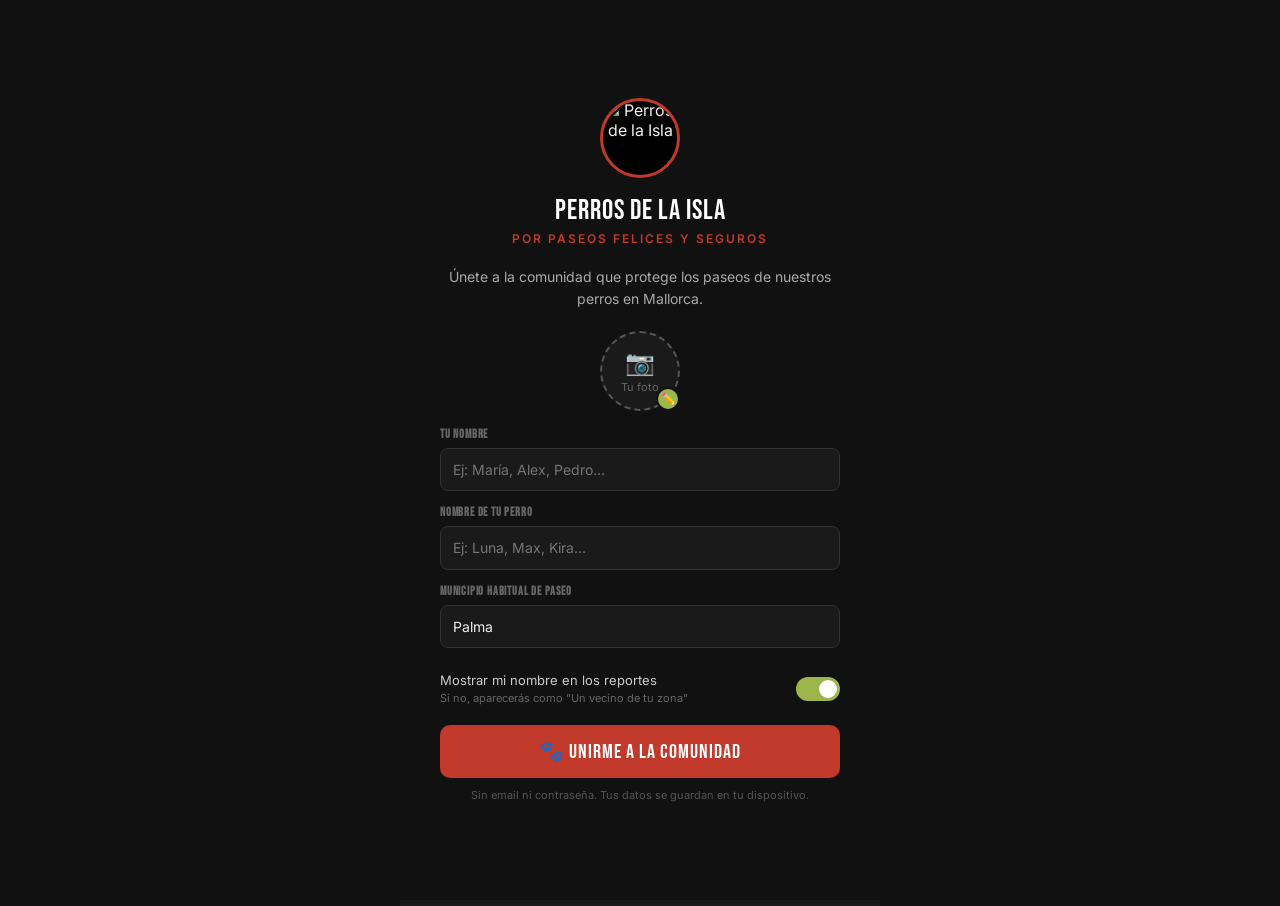
==== index.html @ 002fe8b6 "fix(paseos): pinch zoom no cambia pestaña tras levantar primer dedo" ====
<!DOCTYPE html>
<html lang="es">
<head>
<link rel="manifest" href="manifest.json?v=7">
<meta name="theme-color" content="#C8231A">
<meta charset="UTF-8">
<meta name="viewport" content="width=device-width, initial-scale=1.0">
<title>Paseos Seguros</title>
<meta name="description" content="Reporta peligros y descubre rutas seguras en tus paseos por Mallorca. Una iniciativa de Perros de la Isla.">
<meta name="application-name" content="Paseos Seguros">
<meta name="apple-mobile-web-app-title" content="Paseos Seguros">
<meta name="apple-mobile-web-app-capable" content="yes">
<meta name="apple-mobile-web-app-status-bar-style" content="black-translucent">
<link rel="icon" type="image/png" href="assets/logo-paseos-seguros-icon.png">
<link rel="apple-touch-icon" href="assets/logo-paseos-seguros-icon.png">
<script src="https://cdnjs.cloudflare.com/ajax/libs/leaflet/1.9.4/leaflet.min.js" integrity="sha384-NElt3Op+9NBMCYaef5HxeJmU4Xeard/Lku8ek6hoPTvYkQPh3zLIrJP7KiRocsxO" crossorigin="anonymous"></script>
<link rel="stylesheet" href="https://cdnjs.cloudflare.com/ajax/libs/leaflet/1.9.4/leaflet.min.css" integrity="sha384-c6Rcwz4e4CITMbu/NBmnNS8yN2sC3cUElMEMfP3vqqKFp7GOYaaBBCqmaWBjmkjb" crossorigin="anonymous"/>
<link rel="preconnect" href="https://fonts.googleapis.com">
<link rel="preconnect" href="https://fonts.gstatic.com" crossorigin>
<link href="https://fonts.googleapis.com/css2?family=Bebas+Neue&family=Inter:ital,wght@0,400;0,500;0,600;0,700;1,400&display=swap" rel="stylesheet">
<link rel="stylesheet" href="https://cdn.jsdelivr.net/npm/@tabler/icons-webfont@3.5.0/dist/tabler-icons.min.css">
<link rel="stylesheet" href="styles.css?v=34">
</head>
<body>

<!-- ONBOARDING -->
<div class="onboarding" id="onboarding">
  <div class="onb-box">
    <div class="onb-logo"><img src="https://i.ibb.co/FbBcFvBQ/logo-png.png" alt="Perros de la Isla"></div>
    <div class="onb-title">Perros de la Isla</div>
    <div class="onb-sub">Por paseos felices y seguros</div>
    <p class="onb-text">Únete a la comunidad que protege los paseos de nuestros perros en Mallorca.</p>
    <div class="onb-form">
      <div class="photo-picker" onclick="document.getElementById('onb-foto').click()">
        <div class="photo-picker-circle" id="onb-foto-preview"><div class="placeholder"><span>📷</span>Tu foto</div></div>
        <div class="photo-picker-badge">✏️</div>
        <input type="file" id="onb-foto" accept="image/*" onchange="previewProfilePhoto(event)">
      </div>
      <div class="form-group"><label>Tu nombre</label><input type="text" id="onb-nombre" placeholder="Ej: María, Alex, Pedro..."></div>
      <div class="form-group"><label>Nombre de tu perro</label><input type="text" id="onb-perro" placeholder="Ej: Luna, Max, Kira..."></div>
      <div class="form-group"><label>Municipio habitual de paseo</label><select id="onb-zona"><option value="Palma">Palma</option><option value="Inca">Inca</option><option value="Manacor">Manacor</option><option value="Calvià">Calvià</option><option value="Llucmajor">Llucmajor</option><option value="Alcúdia">Alcúdia</option><option value="Sóller">Sóller</option><option value="Marratxí">Marratxí</option><option value="Andratx">Andratx</option><option value="Pollença">Pollença</option><option value="Campos">Campos</option><option value="Felanitx">Felanitx</option><option value="Son Servera">Son Servera</option><option value="Artà">Artà</option><option value="Santa Maria">Santa Maria</option><option value="Otro">Otro</option></select></div>
      <div class="toggle-row"><span>Mostrar mi nombre en los reportes<small>Si no, aparecerás como "Un vecino de tu zona"</small></span><label class="toggle"><input type="checkbox" id="onb-visible" checked><span class="toggle-slider"></span></label></div>
    </div>
    <button class="btn-onboarding" onclick="saveProfile()">🐾 Unirme a la comunidad</button>
    <p style="font-size:11px;color:#555;margin-top:10px">Sin email ni contraseña. Tus datos se guardan en tu dispositivo.</p>
  </div>
</div>

<!-- PERFIL MODAL -->
<div class="profile-modal" id="profileModal">
  <div class="profile-card">
    <div class="profile-avatar" id="prof-avatar">?</div>
    <div class="profile-name" id="prof-name">—</div>
    <div class="profile-dog" id="prof-dog">—</div>
    <div class="profile-zone" id="prof-zone">—</div>
    <div class="profile-since" id="prof-since">—</div>
    <div class="rank-banner" id="rankBanner" onclick="openRanking()" style="display:none">
      <div class="rank-banner-icon">🏆</div>
      <div class="rank-banner-text">
        <div class="rank-banner-label">Tu posición en el ranking</div>
        <div class="rank-banner-position" id="rankBannerPosition">—</div>
      </div>
      <div class="rank-banner-arrow">›</div>
    </div>
    <div class="profile-stats">
      <div class="stat-box"><div class="stat-num" id="prof-reports">0</div><div class="stat-label">Alertas</div></div>
      <div class="stat-box"><div class="stat-num" id="prof-confirms">0</div><div class="stat-label">Votos</div></div>
      <div class="stat-box"><div class="stat-num" id="prof-rutas">0</div><div class="stat-label">Rutas</div></div>
      <div class="stat-box"><div class="stat-num" id="prof-shares">0</div><div class="stat-label">Shares</div></div>
    </div>
    <button id="btn-mis-reportes" class="btn-mis-reportes" onclick="openMisReportes()">📋 Mis reportes <span id="mis-reportes-count">(0)</span></button>
    <div class="badges-title">⚠️ Insignias de alerta</div>
    <div class="badges-grid" id="badges-grid-alertas"></div>
    <div class="badges-title" style="color:#5dade2">🗺️ Insignias de rutas</div>
    <div class="badges-grid" id="badges-grid-rutas"></div>
    <div class="badges-title" style="color:#9cb64b">📢 Insignias de difusión</div>
    <div class="badges-grid" id="badges-grid-shares"></div>
    <div class="badges-title" style="color:#f9ca24">🐾 Insignias Sociales</div>
    <div class="badges-grid" id="badges-grid-sociales"></div>
    <div class="profile-actions">
      <button class="btn-profile-edit" onclick="editProfile()">✏️ Editar perfil</button>
      <button class="btn-profile-close" onclick="closeProfile()">Cerrar</button>
    </div>
  </div>
</div>

<!-- MODAL RECUPERAR PERFIL DUPLICADO -->
<div class="modal" id="recoverModal">
  <div class="modal-box">
    <div class="modal-eyebrow">PERFIL EXISTENTE</div>
    <h2>¿Es tuyo este perfil?</h2>
    <p class="modal-hint">Encontramos un perfil con estos datos:</p>

    <div id="recoverProfilePreview" class="recover-preview">
      <div id="recoverAvatar" class="recover-avatar"></div>
      <div class="recover-info">
        <div id="recoverName" class="recover-name"></div>
        <div id="recoverDog" class="recover-dog"></div>
        <div id="recoverZone" class="recover-zone"></div>
        <div id="recoverStats" class="recover-stats"></div>
      </div>
    </div>

    <p class="recover-text-main">
      Si ya usabas la app y se te borró el perfil, podés
      <strong>recuperarlo con todo tu historial.</strong>
    </p>
    <p class="recover-text-aux">
      Si no es tuyo, creá uno nuevo (se añadirá un número para diferenciar).
    </p>

    <div class="modal-actions">
      <button class="btn-cancel" onclick="recoverDeclineProfile()">NO, CREAR NUEVO</button>
      <button class="btn-submit btn-submit--oliva" onclick="recoverAcceptProfile()">
        <i class="ti ti-check"></i> SÍ, ES MI PERFIL
      </button>
    </div>
  </div>
</div>

<!-- APP -->
<div class="app">
  <header>
    <div class="logo-circle" onclick="showTabByName('inicio')" role="button" aria-label="Volver a inicio"><img src="assets/logo-paseos-seguros-icon.png" alt="Paseos Seguros"/></div>
    <div class="header-text"><h1>PASEOS SEGUROS</h1><p>POR PERROS DE LA ISLA</p></div>
    <div class="profile-btn" id="headerProfileBtn" onclick="openProfile()">👤</div>
  </header>
  <nav class="nav">
    <button class="nav-inicio-btn active" onclick="showTab('inicio',this)" aria-hidden="true"><i class="ti ti-home"></i>Inicio</button>
    <button onclick="showTab('info',this)"><i class="ti ti-alert-triangle"></i>Alerta</button>
    <button onclick="showTab('mapa',this)"><i class="ti ti-map-2"></i>Mapa</button>
    <button onclick="showTab('vets',this)"><i class="ti ti-stethoscope"></i>Urgencias</button>
    <button class="nav-training" onclick="showTab('adiestramiento',this)"><i class="ti ti-paw"></i>Servicios</button>
  </nav>

  <div id="inicio" class="section section-inicio active">

    <!-- Tarjeta bienvenida: saludo según hora + alertas activas en últimas 24h + slogan (display:none por JS) -->
    <div class="ini-bienvenida" id="iniBienvenida" style="display:none">
      <div class="ini-bienv-saludo"></div>
      <div class="ini-bienv-stat"></div>
      <div class="ini-bienv-slogan">Tu perro merece ser feliz hoy</div>
    </div>

    <!-- Clima inline de Palma (Open-Meteo, cache 30min) -->
    <div class="ini-clima" id="iniClima" style="display:none">
      <i class="ti ti-sun ini-clima-icon"></i>
      <div class="ini-clima-info">
        <div class="ini-clima-temp" id="iniClimaTemp">--</div>
        <div class="ini-clima-desc" id="iniClimaDesc">Cargando clima…</div>
      </div>
      <div class="ini-clima-uv">
        <div class="ini-clima-uv-num" id="iniClimaUVNum">--</div>
        <div class="ini-clima-uv-label">UV</div>
      </div>
    </div>

    <!-- Eyebrow de sección -->
    <div class="ini-eyebrow-hoy">HOY EN MALLORCA</div>

    <!-- Bloque protagonista: foto + medallón -->
    <div class="ini-perfil-protag">
      <div class="ini-perfil-foto" id="iniPerfilFoto"></div>
      <a class="ini-subir-foto" id="iniSubirFoto" style="display:none" onclick="event.preventDefault();editProfile()"><i class="ti ti-camera-plus"></i>Sube tu foto</a>
      <button class="ini-ganador" id="iniGanador" onclick="openRanking()" style="display:none" aria-label="Ver ganador del reto">
        <div class="ini-ganador-halo"></div>
        <div class="ini-ganador-medalla">
          <div class="ini-ganador-centro" id="iniGanadorCentro">
            <i class="ti ti-trophy ini-ganador-trophy"></i>
            <div class="ini-ganador-name" id="iniGanadorName"></div>
          </div>
        </div>
        <div class="ini-conf c1"></div>
        <div class="ini-conf c2"></div>
        <div class="ini-conf c3"></div>
        <div class="ini-conf c4"></div>
      </button>
    </div>

    <!-- Saludo dinámico (lo puebla JS) -->
    <div class="ini-saludo-wrap">
      <div class="ini-saludo-hola" id="iniHola">Hola, tutor</div>
      <div class="ini-saludo-pregunta" id="iniPregunta">¿qué hacemos hoy?</div>
    </div>

    <p class="ini-microcopy">Reporta peligros, descubre rutas seguras y forma parte de la comunidad de tutores de Mallorca.</p>

    <div class="ini-section-label">¿QUÉ HACEMOS HOY?</div>

    <div class="ini-grid">
      <button class="ini-cta ini-cta-alertas" onclick="showTabByName('info')" aria-label="Ver alertas">
        <div class="ini-cta-circle"></div>
        <i class="ti ti-alert-triangle"></i>
        <div class="ini-cta-titulo">ALERTAS</div>
        <div class="ini-cta-sub" id="iniCtaAlertasSub">cargando...</div>
      </button>
      <button class="ini-cta ini-cta-mapa" onclick="showTabByName('mapa')" aria-label="Abrir mapa">
        <div class="ini-cta-circle"></div>
        <i class="ti ti-map-2"></i>
        <div class="ini-cta-titulo">MAPA</div>
        <div class="ini-cta-sub">Ver toda la isla</div>
      </button>
      <button class="ini-cta ini-cta-urgencias" onclick="showTabByName('vets')" aria-label="Urgencias veterinarias">
        <div class="ini-cta-circle"></div>
        <i class="ti ti-stethoscope"></i>
        <div class="ini-cta-titulo">URGENCIAS</div>
        <div class="ini-cta-sub">Veterinarios 24h</div>
      </button>
      <button class="ini-cta ini-cta-rutas" onclick="showTabByName('mapa');setTimeout(()=>switchMapModeByName('rutas'),200)" aria-label="Ver rutas seguras">
        <div class="ini-cta-circle"></div>
        <i class="ti ti-route"></i>
        <div class="ini-cta-titulo">RUTAS</div>
        <div class="ini-cta-sub">Paseos verificados</div>
      </button>
      <button class="ini-cta ini-cta-ranking" onclick="openRanking()" aria-label="Ver ranking de la comunidad">
        <div class="ini-cta-circle"></div>
        <i class="ti ti-trophy"></i>
        <div class="ini-cta-titulo">RANKING</div>
        <div class="ini-cta-sub">La manada</div>
      </button>
      <button class="ini-cta ini-cta-invitar" onclick="shareApp()" aria-label="Invitar amigos">
        <div class="ini-cta-circle"></div>
        <i class="ti ti-share"></i>
        <div class="ini-cta-titulo">INVITAR</div>
        <div class="ini-cta-sub">Haz crecer la manada</div>
      </button>
    </div>

    <!-- Banner contextual del reto: poblado por loadInicioContextBanner() según haya reto activo, ganador previo o nada -->
    <div class="ini-context-banner" id="iniContextBanner" style="display:none"></div>

    <!-- Pie a pestaña Servicios interna (antes apuntaba a perrosdelaisla.com externo) -->
    <a class="ini-pie" href="#" onclick="showTabByName('adiestramiento');return false;">
      <span class="ini-pie-izq">SERVICIOS DE ADIESTRAMIENTO</span>
      <span class="ini-pie-der">VER ›</span>
    </a>

  </div>

  <div id="info" class="section">

    <!-- 1. HERO DINÁMICO (data-state cambia por mes vía renderAlertaHero) -->
    <div class="alerta-hero" id="alertaHero" data-state="alto">
      <div class="alerta-hero-eyebrow bebas">ESTADO ACTUAL · MALLORCA</div>
      <h1 class="alerta-hero-title bebas" id="alertaHeroTitle"></h1>
      <p class="alerta-hero-text" id="alertaHeroText"></p>
      <div class="alerta-hero-footer">
        <i class="ti ti-calendar"></i>
        <span class="bebas" id="alertaHeroFooter"></span>
      </div>
    </div>

    <!-- 2. CALENDARIO RIESGO POR MESES (cells generadas por renderAlertaMeses) -->
    <div class="alerta-section">
      <div class="alerta-section-head">
        <div class="eyebrow muted">RIESGO POR MESES</div>
        <div class="bebas alerta-section-tag" id="alertaMesActualLabel"></div>
      </div>
      <div class="alerta-meses" id="alertaMeses"></div>
      <div class="alerta-leyenda">
        <span><i></i> Alto</span>
        <span><i></i> Moderado</span>
        <span><i></i> Bajo</span>
      </div>
    </div>

    <div class="divider"></div>

    <!-- 3. FICHA · 01 — Qué es la procesionaria -->
    <div class="alerta-section">
      <div class="eyebrow">FICHA · 01</div>
      <h2 class="bebas alerta-ficha-title">QUÉ ES LA PROCESIONARIA</h2>
      <p class="alerta-ficha-body">La oruga <em>Thaumetopoea pityocampa</em> vive en bolsones blancos sobre los pinos de toda Mallorca. Al descender en fila india buscando suelo blando, queda al alcance del perro. <strong>El contacto con sus pelos urticantes provoca una reacción tóxica grave</strong> en pocos minutos.</p>
      <div class="alerta-quote">
        <i class="ti ti-clock-hour-3"></i>
        <p class="bebas">En los primeros 30 minutos se decide el desenlace. Acude al veterinario sin esperar.</p>
      </div>
    </div>

    <!-- 4. IMAGEN procesión activa (mantiene clickable-img + onclick openImage) -->
    <div class="alerta-img-wrap">
      <img class="alerta-img clickable-img" src="https://i.ibb.co/BHP7LVrm/1024px-thaumetopoea-pityocampa800.jpg" alt="Procesionaria en procesión activa" onclick="openImage('https://i.ibb.co/BHP7LVrm/1024px-thaumetopoea-pityocampa800.jpg')">
      <div class="alerta-img-caption">
        <div class="eyebrow">PROCESIÓN ACTIVA EN EL SUELO</div>
        <p class="alerta-img-caption-text">Orugas en fila bajando del árbol o cruzando caminos. Máximo peligro inminente.</p>
      </div>
    </div>

    <!-- 5. FICHA · 02 — Cómo reconocerla -->
    <div class="alerta-section">
      <div class="eyebrow">FICHA · 02</div>
      <h2 class="bebas alerta-ficha-title">CÓMO RECONOCERLA</h2>
      <p class="alerta-ficha-body">Dos formas visibles. <strong>Bolsones de seda blanca</strong> en las copas durante el invierno: las orugas están dentro y bajarán pronto. <strong>Procesión en el suelo</strong>: orugas en fila bajando del árbol o cruzando caminos. Máximo peligro inminente.</p>
    </div>

    <!-- 6. IMAGEN bolsón (mantiene clickable-img + onclick openImage) -->
    <div class="alerta-img-wrap">
      <img class="alerta-img clickable-img" src="https://i.ibb.co/qLrKDm82/d9737e72-f15b-4c34-b0c4-e04af16b8c01-16-9-aspect-ratio-1600w-0.jpg" alt="Bolsón de procesionaria" onclick="openImage('https://i.ibb.co/qLrKDm82/d9737e72-f15b-4c34-b0c4-e04af16b8c01-16-9-aspect-ratio-1600w-0.jpg')">
      <div class="alerta-img-caption">
        <div class="eyebrow alerta-eyebrow-amarillo">BOLSONES EN LOS ÁRBOLES</div>
        <p class="alerta-img-caption-text">Nidos de seda blanca en las copas de los pinos. Las orugas están dentro y bajarán pronto.</p>
      </div>
    </div>

    <!-- 7. AVISO microcopy con borde rojo lateral -->
    <div class="alerta-section">
      <div class="alerta-note">
        <p>Aviso: aunque las orugas estén muertas o secas, sus pelos urticantes siguen siendo peligrosos durante meses.</p>
      </div>
    </div>

    <div class="divider"></div>

    <!-- 8. FICHA · 03 — Síntomas (grid 2 col con dividers) -->
    <div class="alerta-section">
      <div class="eyebrow">FICHA · 03</div>
      <h2 class="bebas alerta-ficha-title">SÍNTOMAS EN TU PERRO</h2>
      <p class="alerta-ficha-body">Si tu perro entra en contacto con la procesionaria, puede presentar de inmediato cualquiera de estos signos:</p>
      <div class="alerta-sintomas-grid">
        <div class="alerta-sintoma"><i class="ti ti-droplet"></i><span>Babeo intenso</span></div>
        <div class="alerta-sintoma"><i class="ti ti-zoom-in"></i><span>Inflamación de la lengua</span></div>
        <div class="alerta-sintoma"><i class="ti ti-mood-confuzed"></i><span>Rascado intenso de boca</span></div>
        <div class="alerta-sintoma"><i class="ti ti-arrow-up"></i><span>Vómitos</span></div>
        <div class="alerta-sintoma"><i class="ti ti-lungs"></i><span>Dificultad al respirar</span></div>
        <div class="alerta-sintoma"><i class="ti ti-circle-half"></i><span>Lengua morada</span></div>
      </div>
    </div>

    <div class="divider"></div>

    <!-- 9. FICHA · 04 — Protocolo emergencia (4 pasos verticales) -->
    <div class="alerta-section">
      <div class="eyebrow">FICHA · 04</div>
      <h2 class="bebas alerta-ficha-title">PROTOCOLO DE EMERGENCIA</h2>
      <div class="alerta-pasos">
        <div class="alerta-paso"><div class="alerta-paso-num bebas">1</div><div class="alerta-paso-text">No toques la zona afectada sin guantes.</div></div>
        <div class="alerta-paso"><div class="alerta-paso-num bebas">2</div><div class="alerta-paso-text">Lava con agua fría abundante durante 5 a 10 minutos.</div></div>
        <div class="alerta-paso"><div class="alerta-paso-num bebas">3</div><div class="alerta-paso-text">Ve al veterinario de urgencias de inmediato.</div></div>
        <div class="alerta-paso"><div class="alerta-paso-num bebas">4</div><div class="alerta-paso-text">Usa la pestaña Urgencias para encontrar la clínica más cercana.</div></div>
      </div>
    </div>

    <div class="divider"></div>

    <!-- 10. FICHA · 05 — Zonas mayor riesgo -->
    <div class="alerta-section">
      <div class="eyebrow">FICHA · 05</div>
      <h2 class="bebas alerta-ficha-title">ZONAS DE MAYOR RIESGO EN MALLORCA</h2>
      <div class="alerta-zonas-list">
        <div class="alerta-zona-item"><i class="ti ti-trees"></i><span>Serra de Tramuntana — Sóller, Valldemossa, Deià</span></div>
        <div class="alerta-zona-item"><i class="ti ti-trees"></i><span>Bosques de Calvià y Andratx</span></div>
        <div class="alerta-zona-item"><i class="ti ti-trees"></i><span>Pinares de Llucmajor y Campos</span></div>
        <div class="alerta-zona-item"><i class="ti ti-trees"></i><span>Zona norte — Alcúdia, Pollença, Formentor</span></div>
        <div class="alerta-zona-item"><i class="ti ti-trees"></i><span>Cualquier pinar en toda la isla</span></div>
      </div>
    </div>

    <div class="divider"></div>

    <!-- 11. CARRUSEL OTROS PELIGROS (mantiene data-horizontal-scroll para no romper swipe) -->
    <div class="alerta-section">
      <div class="eyebrow muted">OTROS PELIGROS QUE TAMBIÉN CUBRIMOS</div>
      <p class="alerta-peligros-sub">La app cubre cualquier amenaza que veas en el paseo, no solo procesionaria.</p>
    </div>
    <div class="alerta-peligros-grid" data-horizontal-scroll="true">
      <div class="alerta-peligro-card"><i class="ti ti-triangles"></i><div class="bebas alerta-peligro-card-titulo">CRISTALES</div><div class="alerta-peligro-card-sub">Vidrios y objetos cortantes</div></div>
      <div class="alerta-peligro-card"><i class="ti ti-virus"></i><div class="bebas alerta-peligro-card-titulo">GARRAPATAS</div><div class="alerta-peligro-card-sub">Parásitos del campo y casa</div></div>
      <div class="alerta-peligro-card"><i class="ti ti-skull"></i><div class="bebas alerta-peligro-card-titulo">VENENO</div><div class="alerta-peligro-card-sub">Comida envenenada o tóxicos</div></div>
      <div class="alerta-peligro-card"><i class="ti ti-alert-triangle"></i><div class="bebas alerta-peligro-card-titulo">OTROS</div><div class="alerta-peligro-card-sub">Cualquier amenaza al paseo</div></div>
    </div>

    <!-- 12. FOOTER SLOGAN COMÚN -->
    <div class="footer-slogan">
      <div class="footer-line"></div>
      <div class="footer-main bebas">TU PERRO MERECE SER FELIZ HOY</div>
      <div class="footer-sub bebas">PERROS DE LA ISLA · MALLORCA</div>
    </div>

  </div>

  <div id="mapa" class="section">

    <!-- TOGGLE MODO (avistamientos / rutas) -->
    <div class="map-toggle">
      <button class="toggle-avistamientos active" onclick="switchMapMode('avistamientos',this)"><i class="ti ti-alert-triangle"></i> Avistamientos</button>
      <button class="toggle-rutas" onclick="switchMapMode('rutas',this)"><i class="ti ti-route"></i> Rutas seguras</button>
    </div>

    <!-- MAPA Leaflet con FABs flotantes -->
    <div id="map">
      <button id="exitFullBtn" onclick="toggleMapFull(event)"><i class="ti ti-x"></i> SALIR</button>
      <button class="map-layer-btn" id="layerToggleBtn" onclick="toggleMapLayer(event)" aria-label="Cambiar capa del mapa"></button>
      <div class="map-fab-stack">
        <div class="map-fab-menu" id="mapFabMenu">
          <button onclick="toggleMapFull(event);closeMapFabMenu()"><i class="ti ti-arrows-maximize"></i> PANTALLA COMPLETA</button>
        </div>
        <button class="map-fab" onclick="goToUserLocation()" aria-label="Usar mi ubicación"><i class="ti ti-current-location"></i></button>
        <button class="map-fab" onclick="toggleMapFabMenu(event)" aria-label="Más opciones"><i class="ti ti-adjustments"></i></button>
      </div>
    </div>

    <!-- HOT ZONE BOX (lo puebla checkHotZone() vía classList + textContent) -->
    <div id="hotZoneBox" style="display:none">
      <i class="ti ti-flame"></i>
      <strong id="hotZoneText"></strong>
    </div>

    <!-- CONTENIDO MODO AVISTAMIENTOS -->
    <div class="avistamientos-content active" id="avistamientos-content">
      <div class="map-section-head"><div class="eyebrow muted">ALERTAS RECIENTES</div></div>
      <div id="avist-container"><div class="skeleton-feed"><div class="skeleton-card"><div class="skeleton-icon"></div><div class="skeleton-body"><div class="skeleton-bar skeleton-title"></div><div class="skeleton-bar skeleton-desc"></div></div></div><div class="skeleton-card"><div class="skeleton-icon"></div><div class="skeleton-body"><div class="skeleton-bar skeleton-title"></div><div class="skeleton-bar skeleton-desc"></div></div></div><div class="skeleton-card"><div class="skeleton-icon"></div><div class="skeleton-body"><div class="skeleton-bar skeleton-title"></div><div class="skeleton-bar skeleton-desc"></div></div></div></div></div>
      <button class="reportar-btn" onclick="activateReportMode()"><i class="ti ti-plus"></i>REPORTAR PELIGRO</button>
    </div>

    <!-- CONTENIDO MODO RUTAS -->
    <div class="rutas-content" id="rutas-content">
      <div class="rutas-filtros">
        <button class="rutas-filtro active" onclick="filterRutas('all',this)">TODAS</button>
        <button class="rutas-filtro" onclick="filterRutas('verificada',this)"><i class="ti ti-circle-check"></i>VERIFICADAS</button>
        <button class="rutas-filtro" onclick="filterRutas('corta',this)">CORTA</button>
        <button class="rutas-filtro" onclick="filterRutas('media',this)">MEDIA</button>
        <button class="rutas-filtro" onclick="filterRutas('larga',this)">LARGA</button>
        <button class="rutas-filtro" onclick="filterRutas('facil',this)">FÁCIL</button>
      </div>
      <div class="map-section-head"><div class="eyebrow muted">RUTAS DE PASEO</div></div>
      <div id="rutas-container"><p style="color:var(--text-tertiary);font-family:'Inter',sans-serif;font-size:13px;padding:22px">Cargando rutas...</p></div>
      <div class="rutas-fab-container">
        <button class="rutas-fab rutas-fab-trazar" onclick="openRutaModal()"><i class="ti ti-route"></i>TRAZAR RUTA</button>
        <button class="rutas-fab rutas-fab-grabar" onclick="startGpsRecording()"><i class="ti ti-broadcast"></i>GRABAR PASEO</button>
      </div>
    </div>

    <!-- FOOTER SLOGAN COMÚN -->
    <div class="footer-slogan">
      <div class="footer-line"></div>
      <div class="footer-main bebas">TU PERRO MERECE SER FELIZ HOY</div>
      <div class="footer-sub bebas">PERROS DE LA ISLA · MALLORCA</div>
    </div>

  </div>

  <div id="vets" class="section">

    <!-- HERO INTRODUCTORIO -->
    <div class="urg-hero">
      <div class="eyebrow muted">VETERINARIAS DE URGENCIA · MALLORCA</div>
      <h2 class="bebas urg-hero-title">SI HAY EMERGENCIA</h2>
      <p class="urg-hero-text">Llama directamente a la clínica más cercana. Estos teléfonos van a la veterinaria, no a Perros de la Isla.</p>
    </div>

    <!-- FILTROS CHIPS (mantiene .filtro / .active / onclicks intactos) -->
    <div class="filtros">
      <button class="filtro active" onclick="filterVets('all',this)">TODAS</button>
      <button class="filtro" onclick="filterVets('24h',this)">24H</button>
      <button class="filtro" onclick="filterVets('palma',this)">PALMA</button>
      <button class="filtro" onclick="filterVets('inca',this)">INCA</button>
      <button class="filtro" onclick="filterVets('manacor',this)">MANACOR</button>
      <button class="filtro" onclick="filterVets('calvia',this)">CALVIÀ</button>
      <button class="filtro" onclick="filterVets('llucmajor',this)">LLUCMAJOR</button>
    </div>

    <!-- LISTA DE VETS (poblada por renderVets) -->
    <div id="vet-list"></div>

    <!-- FOOTER SLOGAN COMÚN -->
    <div class="footer-slogan">
      <div class="footer-line"></div>
      <div class="footer-main bebas">TU PERRO MERECE SER FELIZ HOY</div>
      <div class="footer-sub bebas">PERROS DE LA ISLA · MALLORCA</div>
    </div>

  </div>

  <div id="adiestramiento" class="section">

    <!-- HERO -->
    <div class="svc-hero">
      <img class="svc-hero-img clickable-img" src="https://i.ibb.co/FbBcFvBQ/logo-png.png" alt="Perros de la Isla" onclick="openImage('https://i.ibb.co/FbBcFvBQ/logo-png.png')">
      <div class="svc-hero-text">
        <div class="svc-eyebrow">PERROS DE LA ISLA · MÁS DE 14 AÑOS DE EXPERIENCIA<br>DESDE 2019 EN MALLORCA</div>
        <div class="svc-hero-sub bebas">ADIESTRAMIENTO CANINO PROFESIONAL · MALLORCA</div>
      </div>
    </div>

    <!-- CUERPO EDITORIAL -->
    <div class="svc-block">
      <div class="svc-eyebrow-muted">QUIÉNES SOMOS</div>
      <div class="svc-since">14 años de experiencia</div>
      <p class="svc-body">En <strong>Perros de la Isla</strong> llevamos más de 14 años dedicados al bienestar emocional de los perros y al vínculo con sus familias. Desde 2019 en Mallorca, trabajamos con pasión por cada perro que llega a nosotros.</p>
      <p class="svc-body">Trabajamos con métodos respetuosos para fortalecer la relación entre tú y tu perro, resolver lo que os cuesta y construir juntos una convivencia más feliz.</p>
      <div class="svc-quote bebas">CUANDO LA COMUNICACIÓN FUNCIONA, EL PERRO VIVE MÁS TRANQUILO Y LA CONVIVENCIA MEJORA.</div>
    </div>

    <!-- AVISO PROCESIONARIA -->
    <div class="svc-block">
      <div class="svc-note">
        <div class="svc-eyebrow">RECUERDA</div>
        <p class="svc-note-body">Si has visto una procesionaria u otro peligro para los perros, repórtalo desde la pestaña <strong>Mapa</strong>. La app cubre cualquier amenaza que veas en el paseo, no solo procesionaria. Esta zona es para consultas de adiestramiento.</p>
      </div>
    </div>

    <div class="svc-divider"></div>

    <!-- 4 SERVICIOS -->
    <div class="svc-block"><div class="svc-eyebrow-muted">NUESTROS SERVICIOS MÁS POPULARES</div></div>

    <div class="svc-row">
      <div class="svc-row-icon"><i class="ti ti-paw"></i></div>
      <div class="svc-row-content">
        <div class="svc-eyebrow">SERVICIO · 01</div>
        <div class="svc-row-title bebas">EDUCACIÓN CANINA BÁSICA Y AVANZADA</div>
        <p class="svc-body">Educación, modales en casa, paseo correcto, llamada y convivencia diaria.</p>
        <a class="wa-btn" href="https://perrosdelaisla.github.io/hola/?tema=basica" target="_blank" rel="noopener"><i class="ti ti-message-circle"></i>INFO Y RESERVAS</a>
      </div>
    </div>

    <div class="svc-row">
      <div class="svc-row-icon"><i class="ti ti-shield-check"></i></div>
      <div class="svc-row-content">
        <div class="svc-eyebrow">SERVICIO · 02</div>
        <div class="svc-row-title bebas">CONTROL DE REACTIVIDAD E IMPULSIVIDAD</div>
        <p class="svc-body">Para perros que reaccionan ante otros perros, personas o estímulos del entorno.</p>
        <a class="wa-btn" href="https://perrosdelaisla.github.io/hola/?tema=reactividad" target="_blank" rel="noopener"><i class="ti ti-message-circle"></i>INFO Y RESERVAS</a>
      </div>
    </div>

    <div class="svc-row">
      <div class="svc-row-icon"><i class="ti ti-bone"></i></div>
      <div class="svc-row-content">
        <div class="svc-eyebrow">SERVICIO · 03</div>
        <div class="svc-row-title bebas">EDUCACIÓN TEMPRANA PARA CACHORROS</div>
        <p class="svc-body">Socialización, higiene, autocontrol y bases sólidas desde el principio.</p>
        <a class="wa-btn" href="https://perrosdelaisla.github.io/hola/?tema=cachorros" target="_blank" rel="noopener"><i class="ti ti-message-circle"></i>INFO Y RESERVAS</a>
      </div>
    </div>

    <div class="svc-row">
      <div class="svc-row-icon"><i class="ti ti-heart-handshake"></i></div>
      <div class="svc-row-content">
        <div class="svc-eyebrow">SERVICIO · 04</div>
        <div class="svc-row-title bebas">GESTIÓN DE ANSIEDAD Y MIEDOS</div>
        <p class="svc-body">Para perros con ansiedad por separación, miedos a ruidos, tormentas, entornos nuevos o inseguridades que afectan su bienestar emocional.</p>
        <a class="wa-btn" href="https://perrosdelaisla.github.io/hola/?tema=ansiedad" target="_blank" rel="noopener"><i class="ti ti-message-circle"></i>INFO Y RESERVAS</a>
      </div>
    </div>

    <div class="svc-divider"></div>

    <!-- ACTIVIDADES EN GRUPO -->
    <div class="svc-block"><div class="svc-eyebrow-muted">ACTIVIDADES EN GRUPO</div></div>
    <div class="svc-block svc-group">
      <div class="svc-eyebrow-oliva">ACTIVIDAD ESTACIONAL</div>
      <div class="svc-row-title bebas">EXPEDICIÓN CANINA</div>
      <p class="svc-body">Paseos grupales educativos y socialización en naturaleza. Fechas anunciadas en Instagram.</p>
      <a class="svc-cta" href="https://instagram.com/perrosdelaisla" target="_blank" rel="noopener"><i class="ti ti-brand-instagram"></i>VER ANUNCIOS EN INSTAGRAM</a>
    </div>

    <div class="svc-divider"></div>

    <!-- CONTACTO -->
    <div class="svc-block"><div class="svc-eyebrow">¿HABLAMOS DE TU PERRO?</div></div>

    <a class="svc-contact-row" href="#" onclick="return openWhatsApp('general')">
      <i class="ti ti-brand-whatsapp"></i>
      <div class="svc-contact-text">
        <div class="svc-contact-label bebas">WHATSAPP · 622 922 173</div>
        <div class="svc-contact-sub">Consultas de adiestramiento</div>
      </div>
      <i class="ti ti-chevron-right svc-contact-chev"></i>
    </a>
    <a class="svc-contact-row" href="mailto:perrosdelaislapalma@gmail.com">
      <i class="ti ti-mail"></i>
      <div class="svc-contact-text">
        <div class="svc-contact-label bebas">EMAIL</div>
        <div class="svc-contact-sub">perrosdelaislapalma@gmail.com</div>
      </div>
      <i class="ti ti-chevron-right svc-contact-chev"></i>
    </a>
    <a class="svc-contact-row" href="https://perrosdelaisla.com" target="_blank" rel="noopener">
      <i class="ti ti-world"></i>
      <div class="svc-contact-text">
        <div class="svc-contact-label bebas">WEB OFICIAL</div>
        <div class="svc-contact-sub">perrosdelaisla.com</div>
      </div>
      <i class="ti ti-chevron-right svc-contact-chev"></i>
    </a>

    <div class="svc-block svc-hours">
      <div class="svc-eyebrow-muted">HORARIO</div>
      <div class="svc-hours-line">Lunes a viernes · 10:00 a 13:00 · 17:00 a 20:00</div>
      <div class="svc-hours-line">Sábados · 10:00 a 13:00</div>
      <div class="svc-hours-line">Domingos cerrado</div>
    </div>

    <!-- FOOTER SLOGAN COMÚN -->
    <div class="footer-slogan">
      <div class="footer-line"></div>
      <div class="footer-main bebas">TU PERRO MERECE SER FELIZ HOY</div>
      <div class="footer-sub bebas">PERROS DE LA ISLA · MALLORCA</div>
    </div>

  </div>
</div>

<!-- MODAL REPORTAR AVISTAMIENTO -->
<div class="modal" id="modal">
  <div class="modal-box">
    <div class="modal-eyebrow">REPORTAR PELIGRO</div>
    <h2>Marca un punto en el mapa</h2>
    <p class="modal-hint">
      <i class="ti ti-map-pin"></i>
      Primero toca el mapa para marcar la ubicación exacta
    </p>

    <div class="form-group">
      <label>Tipo de peligro</label>
      <select id="inp-tipo" onchange="updateRiesgoOptions()">
        <option value="Procesionaria">Procesionaria del pino</option>
        <option value="Garrapatas">Garrapatas o pulgas</option>
        <option value="Cristales">Cristales u objetos cortantes</option>
        <option value="Veneno">Comida envenenada o sospechosa</option>
        <option value="Otro">Otro peligro</option>
      </select>
    </div>

    <div class="form-group" id="otro-peligro-group" style="display:none">
      <label>Describe el peligro</label>
      <input type="text" id="inp-otro-peligro" placeholder="Ej: alambre suelto, nido de avispas...">
    </div>

    <div class="form-group">
      <label>Ubicación</label>
      <input type="text" id="inp-ubicacion" placeholder="Ej: Pinar de Gènova, junto al camino principal">
    </div>

    <div class="form-group">
      <label>Nivel de riesgo</label>
      <select id="inp-riesgo">
        <option value="Alto">Alto — peligro activo e inmediato</option>
        <option value="Medio">Medio — visible, requiere precaución</option>
        <option value="Bajo">Bajo — indicios o rastros</option>
      </select>
    </div>

    <div class="form-group">
      <label>Descripción</label>
      <textarea id="inp-descripcion" placeholder="¿Qué viste? ¿Es un camino frecuentado por perros?"></textarea>
    </div>

    <div class="form-group">
      <label>Fotos <span class="form-label-aux">(opcional, hasta 4)</span></label>
      <input type="file" id="foto" accept="image/*" multiple onchange="previewPhotos(event)" style="display:none">
      <div class="form-photo-actions">
        <button type="button" class="form-photo-btn form-photo-btn--primary" onclick="abrirCamara()">
          <i class="ti ti-camera"></i> CÁMARA
        </button>
        <button type="button" class="form-photo-btn form-photo-btn--secondary" onclick="abrirGaleria()">
          <i class="ti ti-photo"></i> GALERÍA
        </button>
      </div>
      <p class="form-photo-hint">
        <span id="photoCount">0</span>/4 fotos · se comprimen automáticamente
      </p>
      <div id="previewWrap" style="display:none">
        <div id="previewList"></div>
      </div>
    </div>

    <div class="modal-actions">
      <button class="btn-cancel" onclick="closeModal()">CANCELAR</button>
      <button class="btn-submit" id="btn-submit" onclick="dispatchSubmit()">
        <i class="ti ti-send"></i> ENVIAR ALERTA
      </button>
    </div>

    <button id="btn-delete-own" class="btn-delete-own" onclick="deleteOwnReport()" style="display:none">
      <i class="ti ti-trash"></i> ELIMINAR MI REPORTE
    </button>
  </div>
</div>

<!-- MODAL SUGERIR RUTA -->
<div class="modal" id="rutaModal">
  <div class="modal-box">
    <div class="modal-eyebrow">SUGERIR RUTA</div>
    <h2>Detalles de la ruta</h2>
    <p class="modal-hint">
      <i class="ti ti-route"></i>
      Has trazado una ruta en el mapa. Completá los detalles abajo.
    </p>

    <div class="form-group">
      <label>Nombre de la ruta</label>
      <input type="text" id="ruta-nombre" placeholder="Ej: Paseo del Molinar, Ruta Son Hugo...">
    </div>

    <div class="form-group">
      <label>Descripción</label>
      <textarea id="ruta-descripcion" placeholder="Describe el recorrido, paisaje, puntos de interés..."></textarea>
    </div>

    <div class="form-group">
      <label>Distancia aproximada</label>
      <select id="ruta-distancia">
        <option value="Corta (< 2 km)">Corta (menos de 2 km)</option>
        <option value="Media (2-5 km)" selected>Media (2 a 5 km)</option>
        <option value="Larga (> 5 km)">Larga (más de 5 km)</option>
      </select>
    </div>

    <div class="form-group">
      <label>Dificultad</label>
      <select id="ruta-dificultad">
        <option value="Fácil">Fácil — llano, accesible</option>
        <option value="Moderada" selected>Moderada — algo de desnivel</option>
        <option value="Difícil">Difícil — montaña o terreno técnico</option>
      </select>
    </div>

    <div class="form-group">
      <label>Tipo de suelo predominante</label>
      <select id="ruta-suelo">
        <option value="Tierra">Tierra</option>
        <option value="Asfalto">Asfalto</option>
        <option value="Piedra">Piedra o roca</option>
        <option value="Arena">Arena</option>
        <option value="Mixto" selected>Mixto</option>
      </select>
    </div>

    <div class="form-row">
      <div class="form-group">
        <label>Sombra</label>
        <select id="ruta-sombra">
          <option value="Mucha">Mucha</option>
          <option value="Parcial" selected>Parcial</option>
          <option value="Poca">Poca</option>
          <option value="Nula">Nula</option>
        </select>
      </div>
      <div class="form-group">
        <label>Agua disponible</label>
        <select id="ruta-agua">
          <option value="Sí">Sí, fuentes</option>
          <option value="Natural">Torrente o mar</option>
          <option value="No" selected>No</option>
        </select>
      </div>
    </div>

    <div class="form-group">
      <label>Ideal para</label>
      <select id="ruta-tipo-perro">
        <option value="Todos" selected>Todos los perros</option>
        <option value="Cachorros">Cachorros (suave, corta)</option>
        <option value="Activos">Perros activos o deportistas</option>
        <option value="Seniors">Perros senior (fácil, sin obstáculos)</option>
        <option value="Reactivos">Perros reactivos (poca afluencia)</option>
      </select>
    </div>

    <div class="form-group">
      <label>Foto de la ruta <span class="form-label-aux">(opcional)</span></label>
      <input type="file" id="ruta-foto" accept="image/*" onchange="previewRutaPhoto(event)" style="display:none">
      <div class="form-photo-actions">
        <button type="button" class="form-photo-btn form-photo-btn--primary" onclick="document.getElementById('ruta-foto').setAttribute('capture','environment');document.getElementById('ruta-foto').click()">
          <i class="ti ti-camera"></i> CÁMARA
        </button>
        <button type="button" class="form-photo-btn form-photo-btn--secondary" onclick="document.getElementById('ruta-foto').removeAttribute('capture');document.getElementById('ruta-foto').click()">
          <i class="ti ti-photo"></i> GALERÍA
        </button>
      </div>
      <div id="rutaPreviewWrap" style="display:none">
        <img id="rutaPreviewImg" class="clickable-img" alt="Foto de la ruta">
      </div>
    </div>

    <div class="modal-info-box">
      <i class="ti ti-info-circle"></i>
      <p><strong>Tu sugerencia será revisada por Perros de la Isla</strong> antes de recibir el sello de verificación. Las rutas pendientes ya aparecen en el mapa para la comunidad.</p>
    </div>

    <div class="modal-actions">
      <button class="btn-cancel" onclick="closeRutaModal()">CANCELAR</button>
      <button class="btn-submit" id="btn-submit-ruta" onclick="submitRuta()">
        <i class="ti ti-send"></i> ENVIAR SUGERENCIA
      </button>
    </div>
  </div>
</div>

<!-- RANKING MODAL -->
<div class="ranking-modal" id="rankingModal">
  <div class="ranking-card">
    <button class="ranking-close-x" onclick="closeRanking()" aria-label="Cerrar">
      <i class="ti ti-x"></i>
    </button>
    <div class="ranking-eyebrow">COMUNIDAD</div>
    <h2 class="ranking-title bebas">RANKING ACTUAL</h2>
    <div class="ranking-line"></div>
    <p class="ranking-sub">Los más activos protegiendo los paseos en Mallorca</p>
    <div class="ranking-list" id="ranking-list">
      <p class="ranking-loading">Cargando ranking...</p>
    </div>
    <button class="btn btn-secondary ranking-btn-cerrar" onclick="closeRanking()">
      <i class="ti ti-x"></i> CERRAR
    </button>
  </div>
</div>

<!-- MIS REPORTES MODAL -->
<div id="misReportesModal" class="mis-reportes-modal">
  <div class="mis-reportes-card">
    <div class="mis-reportes-header">
      <div class="mis-reportes-header-left">
        <div class="mis-reportes-eyebrow">HISTORIAL</div>
        <h2 class="mis-reportes-title bebas">MIS REPORTES</h2>
      </div>
      <button class="mis-reportes-close" onclick="closeMisReportes()" aria-label="Cerrar">
        <i class="ti ti-x"></i>
      </button>
    </div>
    <div class="mis-reportes-line"></div>
    <div id="mis-reportes-container" class="mis-reportes-container">
      <p class="mis-reportes-loading">Cargando...</p>
    </div>
  </div>
</div>

<!-- GPS RECORDING TOOLBAR -->
<div class="gps-toolbar" id="gpsToolbar">
  <div class="gps-header"><h4><span class="gps-dot"></span> Grabando paseo</h4></div>
  <div class="gps-stats"><span>📍 <strong id="gpsPoints">0</strong> puntos</span><span>📏 <strong id="gpsDist">0 m</strong></span><span>⏱️ <strong id="gpsTime">0:00</strong></span></div>
  <div class="gps-actions">
    <button class="btn-gps-cancel" onclick="cancelGpsRecording()">✕ Cancelar</button>
    <button class="btn-gps-stop" onclick="stopGpsRecording()">✓ Terminar y guardar</button>
  </div>
</div>

<!-- BARRA DE TRAZADO DE RUTA -->
<div class="trace-toolbar" id="traceToolbar">
  <div class="trace-header"><h4>🐕 Trazando ruta</h4><span class="trace-count" id="traceCount">0 puntos</span></div>
  <div class="trace-hint" id="traceHint"><strong>Toca el mapa</strong> para marcar el punto de inicio de tu ruta.</div>
  <div class="trace-actions">
    <button class="btn-trace-undo" id="btnTraceUndo" onclick="traceUndo()" disabled>↩️ Deshacer</button>
    <button class="btn-trace-cancel" onclick="traceCancel()">✕ Cancelar</button>
    <button class="btn-trace-done" id="btnTraceDone" onclick="traceDone()" disabled>✓ Listo</button>
  </div>
</div>

<!-- LOCATION PICKER TOOLBAR (modo cambiar ubicación al editar) -->
<div id="locationPickerToolbar" class="location-picker-toolbar">
  <div class="location-picker-hint">📍 Toca o arrastra el marcador para mover la ubicación</div>
  <button class="location-picker-done" onclick="finishLocationPicker()">✓ Listo</button>
</div>

<div class="toast" id="toast"></div>
<div id="installBanner" class="install-banner">
  <div class="install-banner-header">
    <div class="install-banner-header-left">
      <div class="install-banner-eyebrow">PWA</div>
      <h3 class="install-banner-title bebas"><i class="ti ti-device-mobile"></i>INSTALA LA APP</h3>
    </div>
    <button class="install-banner-close" onclick="closeBanner()" aria-label="Cerrar">
      <i class="ti ti-x"></i>
    </button>
  </div>
  <div class="install-banner-line"></div>
  <p class="install-banner-text" id="installInstructions">Añade Perros de la Isla a tu pantalla de inicio para acceder más rápido.</p>
  <button class="btn btn-primary install-banner-btn" id="installBtn" onclick="installApp()">INSTALAR AHORA</button>
</div>

<!-- MODAL RECLAMAR PREMIO -->
<div class="modal" id="claimPrizeModal">
  <div class="modal-box">
    <div class="modal-eyebrow">RECLAMAR PREMIO</div>
    <h2>Datos para el envío</h2>
    <p class="modal-hint">
      <i class="ti ti-gift"></i>
      Felicidades por ganar. Necesitamos algunos datos para enviarte el premio.
    </p>

    <div class="form-group">
      <label>Nombre completo</label>
      <input type="text" id="claim-nombre" placeholder="Ej: María García López">
    </div>

    <div class="form-group">
      <label>Teléfono</label>
      <input type="tel" id="claim-telefono" placeholder="Ej: 666 777 888">
    </div>

    <div class="form-group">
      <label>Dirección completa</label>
      <textarea id="claim-direccion" placeholder="Calle, número, piso, código postal, ciudad"></textarea>
    </div>

    <div class="form-group">
      <label>Talla del arnés</label>
      <select id="claim-talla">
        <option value="">Elige una talla</option>
        <option value="Pequeña">Pequeña — perros de hasta 8 kg</option>
        <option value="Mediana">Mediana — perros de 8 a 18 kg</option>
        <option value="Grande">Grande — perros de 18 a 30 kg</option>
        <option value="XL">XL — perros de más de 30 kg</option>
      </select>
    </div>

    <div class="form-group">
      <label>Observaciones <span class="form-label-aux">(opcional)</span></label>
      <textarea id="claim-observaciones" placeholder="Horario de entrega, indicaciones especiales..."></textarea>
    </div>

    <div class="modal-actions">
      <button class="btn-cancel" onclick="closeClaimPrizeModal()">CANCELAR</button>
      <button class="btn-submit btn-submit--oliva" id="btn-claim-submit" onclick="submitClaimPrize()">
        <i class="ti ti-check"></i> ENVIAR DATOS
      </button>
    </div>
  </div>
</div>

<!-- MINI PERFIL PÚBLICO -->
<div id="miniPerfilModal">
  <div id="miniPerfilContent"></div>
</div>

<!-- MODAL DE IMAGEN -->
<div id="imgModal">
  <button class="img-close" onclick="closeImage()" aria-label="Cerrar imagen">
    <i class="ti ti-x"></i>
  </button>
  <div class="img-wrap" id="imgModalWrap">
    <img id="imgModalContent" alt="Foto">
  </div>
</div>

<script src="app.js?v=46"></script>
</body>
</html>
---- styles.css ----
@import url('https://fonts.googleapis.com/css2?family=Bebas+Neue&family=Inter:wght@400;500;600;700&display=swap');

/* === Sistema visual PDLI · Paseos Seguros (Fase 1) === */
/* Tokens disponibles para Fase 2. NO reemplazan colores actuales. */
:root{
  --pdli-rojo:#C8102E;
  --pdli-oliva:#6B7A3A;
  --pdli-oliva-claro:#9CB64B;
  --pdli-negro:#1A1A1A;
  --pdli-crema:#F5EFE0;
  --pdli-amarillo:#E8B62D;
  --pdli-marron:#5A4220;
  --pdli-verde-oscuro:#1F2D17;
  --pdli-coral:#E07A6E;
  --bg-base:#1A1A1A;
  --bg-surface-1:#242424;
  --bg-surface-2:#2E2E2E;
  --text-primary:#F5EFE0;
  --text-secondary:#BFB9A8;
  --text-tertiary:#8E8A82;
  --text-disabled:#6E6A62;
}

*{margin:0;padding:0;box-sizing:border-box}
body{background:#111;color:#f0f0f0;font-family:'Inter',sans-serif;-webkit-tap-highlight-color:transparent}
.app{max-width:480px;margin:0 auto;background:#111;min-height:100vh}
header{background:#111;padding:14px 16px 12px;display:flex;align-items:center;gap:12px;border-bottom:1px solid #222;position:sticky;top:0;z-index:1000}
.logo-circle{width:44px;height:44px;border-radius:50%;background:var(--bg-surface-1);border:1px solid var(--bg-surface-2);display:flex;align-items:center;justify-content:center;flex-shrink:0;overflow:hidden;cursor:pointer;transition:transform .15s;padding:6px}
.logo-circle:active{transform:scale(0.94);opacity:0.7}
.logo-circle img{width:100%;height:100%;object-fit:contain}
.header-text{flex:1;min-width:0}
.header-text h1{font-family:'Bebas Neue',sans-serif;font-size:16px;letter-spacing:1px;color:#fff;line-height:1}
.header-text p{font-family:'Bebas Neue',sans-serif;font-size:10px;color:var(--text-tertiary);font-weight:400;letter-spacing:1.4px;margin-top:3px}
.profile-btn{width:36px;height:36px;border-radius:50%;background:#1a1a1a;border:1px solid #333;display:flex;align-items:center;justify-content:center;font-size:16px;cursor:pointer;flex-shrink:0;transition:all .2s;overflow:hidden}
.profile-btn:active{background:#333}
.profile-btn.has-profile{border-color:#9cb64b;background:#1a2a1a}
.profile-btn img{width:100%;height:100%;object-fit:cover;border-radius:50%}
.nav{display:flex;background:#111;border-bottom:1px solid #222;position:sticky;top:74px;z-index:999}
.nav button{flex:1;padding:11px 2px;border:none;background:none;font-size:9.5px;font-weight:600;letter-spacing:.6px;text-transform:uppercase;color:#555;cursor:pointer;border-bottom:2px solid transparent;transition:all .2s;display:flex;flex-direction:column;align-items:center;gap:3px}
.nav button span{font-size:16px}
.nav button i.ti{font-size:18px}
.nav button.active{color:var(--pdli-rojo);border-bottom-color:var(--pdli-rojo)}
.nav button.nav-training.active{color:var(--pdli-oliva);border-bottom-color:var(--pdli-oliva)}
.section{display:none;padding:16px;padding-bottom:90px;touch-action:pan-y}
.section.active{display:block}
/* === Pantalla Alerta · Fase 2C === */
/* Reemplaza .alerta-banner / .season-card / .info-card / .months / .month /
   .sintomas / .protocolo / .paso-num / .card-urgente / .zonas y el bloque
   viejo del carrusel "OTROS PELIGROS". */

/* Utilities globales (reusables Fase 2D/2E) */
.eyebrow{font-family:'Bebas Neue',sans-serif;font-size:10px;letter-spacing:1.8px;color:var(--pdli-rojo)}
.eyebrow.muted{color:var(--text-tertiary)}
.divider{height:1px;background:var(--bg-surface-2);margin:0}

/* Override .section solo para Alerta */
#info.section{padding:0 0 90px}

/* Hero dinámico: 3 estados de temporada via data-state */
.alerta-hero{padding:32px 22px 28px;color:var(--pdli-crema)}
.alerta-hero[data-state="alto"]{background:var(--pdli-rojo)}
.alerta-hero[data-state="moderado"]{background:var(--pdli-marron)}
.alerta-hero[data-state="bajo"]{background:var(--pdli-verde-oscuro)}
.alerta-hero-eyebrow{font-size:10px;letter-spacing:2px;opacity:0.85}
.alerta-hero-title{font-size:30px;line-height:1;letter-spacing:0.5px;margin-top:10px;text-wrap:balance}
.alerta-hero-text{font-family:'Inter',sans-serif;font-size:13.5px;line-height:1.55;margin-top:18px;opacity:0.92;text-wrap:pretty}
.alerta-hero-footer{display:flex;align-items:center;gap:8px;margin-top:22px;padding-top:16px;border-top:1px solid rgba(245,239,224,0.25)}
.alerta-hero-footer i{font-size:14px}
.alerta-hero-footer .bebas{font-size:11px;letter-spacing:1.6px}

/* Section editorial padding 22px */
.alerta-section{padding:22px}
.alerta-section-head{display:flex;align-items:baseline;justify-content:space-between}
.alerta-section-tag{font-size:10px;letter-spacing:1.5px;color:var(--pdli-rojo)}

/* Calendario meses (cells generadas por JS) */
.alerta-meses{display:grid;grid-template-columns:repeat(12,1fr);gap:4px;margin-top:14px}
.mes{aspect-ratio:1;display:flex;align-items:center;justify-content:center;font-family:'Bebas Neue',sans-serif;font-size:17px;letter-spacing:0.5px}
.mes-alto{background:var(--pdli-rojo);color:var(--pdli-crema)}
.mes-mod{background:var(--pdli-marron);color:var(--pdli-crema)}
.mes-bajo{background:var(--pdli-verde-oscuro);color:var(--pdli-oliva-claro)}
.mes-current{box-shadow:inset 0 0 0 2px var(--pdli-crema)}
.alerta-leyenda{display:flex;gap:14px;margin-top:14px;font-family:'Inter',sans-serif;font-size:11px;color:var(--text-tertiary)}
.alerta-leyenda span{display:flex;align-items:center;gap:6px}
.alerta-leyenda span i{width:8px;height:8px;display:inline-block;font-style:normal}
.alerta-leyenda span:nth-child(1) i{background:var(--pdli-rojo)}
.alerta-leyenda span:nth-child(2) i{background:var(--pdli-marron)}
.alerta-leyenda span:nth-child(3) i{background:var(--pdli-verde-oscuro)}

/* Fichas */
.alerta-ficha-title{font-family:'Bebas Neue',sans-serif;font-size:22px;letter-spacing:0.8px;line-height:1.1;color:var(--text-primary);margin-top:8px;text-wrap:balance}
.alerta-ficha-body{font-family:'Inter',sans-serif;font-size:14px;line-height:1.65;color:var(--text-secondary);margin-top:14px;text-wrap:pretty}
.alerta-ficha-body strong{color:var(--text-primary)}
.alerta-ficha-body em{font-style:italic}

/* Cita destacada (borde rojo lateral + icono + Bebas) */
.alerta-quote{border-left:2px solid var(--pdli-rojo);padding-left:16px;margin-top:22px;display:flex;align-items:flex-start;gap:8px}
.alerta-quote i.ti{font-size:16px;color:var(--pdli-rojo);margin-top:2px;flex-shrink:0}
.alerta-quote p{font-family:'Bebas Neue',sans-serif;font-size:14px;letter-spacing:0.6px;color:var(--text-primary);line-height:1.3;margin:0;text-wrap:balance}

/* Modifier eyebrow color amarillo (caption del bolsón) */
.alerta-eyebrow-amarillo{color:var(--pdli-amarillo)}

/* Imagen + caption (mantiene clickable-img + onclick openImage) */
.alerta-img-wrap{display:block}
.alerta-img{display:block;width:100%;height:220px;object-fit:cover;cursor:pointer}
.alerta-img-caption{padding:14px 22px;background:var(--bg-surface-1);border-top:1px solid var(--bg-surface-2);border-bottom:1px solid var(--bg-surface-2)}
.alerta-img-caption-text{font-family:'Inter',sans-serif;font-size:11.5px;color:var(--text-secondary);line-height:1.5;margin-top:6px}

/* Aviso microcopy con borde rojo lateral */
.alerta-note{border-left:2px solid var(--pdli-rojo);padding-left:16px}
.alerta-note p{font-family:'Inter',sans-serif;font-size:12.5px;color:var(--text-secondary);line-height:1.55;margin:0}

/* Síntomas grid 2 col con dividers */
.alerta-sintomas-grid{display:grid;grid-template-columns:1fr 1fr;gap:1px;background:var(--bg-surface-2);margin-top:18px;border:1px solid var(--bg-surface-2)}
.alerta-sintoma{display:flex;align-items:center;gap:10px;padding:14px 12px;background:var(--bg-surface-1)}
.alerta-sintoma i.ti{font-size:18px;color:var(--pdli-coral);flex-shrink:0}
.alerta-sintoma span{font-family:'Inter',sans-serif;font-size:12.5px;color:var(--text-secondary);line-height:1.3}

/* Protocolo emergencia: 4 pasos verticales con divider top */
.alerta-pasos{margin-top:18px}
.alerta-paso{display:flex;align-items:flex-start;gap:14px;padding:18px 0;border-top:1px solid var(--bg-surface-2)}
.alerta-paso-num{font-size:28px;color:var(--pdli-rojo);width:40px;flex-shrink:0;line-height:1;letter-spacing:0.6px}
.alerta-paso-text{font-family:'Inter',sans-serif;font-size:13.5px;color:var(--text-secondary);line-height:1.55;margin-top:4px}

/* Zonas mayor riesgo: lista icono + texto */
.alerta-zonas-list{margin-top:18px}
.alerta-zona-item{display:flex;align-items:center;gap:12px;padding:14px 0;border-top:1px solid var(--bg-surface-2)}
.alerta-zona-item i.ti{font-size:18px;color:var(--pdli-oliva);flex-shrink:0}
.alerta-zona-item span{font-family:'Inter',sans-serif;font-size:13px;color:var(--text-secondary);line-height:1.4}

/* Carrusel "Otros peligros" — mantiene data-horizontal-scroll */
.alerta-peligros-sub{font-family:'Inter',sans-serif;font-size:12px;color:var(--text-tertiary);line-height:1.5;margin-top:6px}
.alerta-peligros-grid{display:flex;gap:1px;overflow-x:auto;background:var(--bg-surface-2);scrollbar-width:none}
.alerta-peligros-grid::-webkit-scrollbar{display:none}
.alerta-peligro-card{flex:0 0 200px;display:flex;flex-direction:column;align-items:flex-start;padding:22px 20px;background:var(--bg-surface-1);min-height:140px}
.alerta-peligro-card i.ti{font-size:28px;color:var(--text-primary);margin-bottom:14px}
.alerta-peligro-card-titulo{font-size:14px;letter-spacing:1.4px;color:var(--text-primary);line-height:1.1}
.alerta-peligro-card-sub{font-family:'Inter',sans-serif;font-size:11px;color:var(--text-tertiary);margin-top:6px;line-height:1.3}
#map{height:320px;overflow:hidden;border-top:1px solid var(--bg-surface-2);border-bottom:1px solid var(--bg-surface-2);position:relative;touch-action:none}
#map.fullscreen{position:fixed;inset:0;height:100vh !important;width:100vw !important;z-index:2000;border:none;margin:0}
.leaflet-container{touch-action:none}
.map-layer-btn{position:absolute;top:14px;left:14px;z-index:999;width:36px;height:36px;background:rgba(15,15,15,0.85);border:1px solid var(--bg-surface-2);color:var(--text-primary);cursor:pointer;display:flex;align-items:center;justify-content:center;padding:0}
.map-layer-btn i{font-size:16px}
.map-layer-btn:active{background:var(--bg-surface-1)}
/* === Cards avist · Fase 2E2 === */
.avist-item{display:flex;gap:14px;padding:20px 22px;border-top:1px solid var(--bg-surface-2);background:var(--bg-surface-1);align-items:flex-start}
.avist-item.historico{opacity:0.6}
.avist-icon{width:40px;height:40px;background:var(--bg-base);border:1px solid var(--bg-surface-2);display:flex;align-items:center;justify-content:center;flex-shrink:0}
.avist-icon i{font-size:20px;color:var(--pdli-rojo)}
.avist-info{flex:1;min-width:0}
.avist-info h4{font-family:'Inter',sans-serif;font-size:14px;font-weight:600;color:var(--text-primary);line-height:1.3;cursor:pointer}
.avist-info h4.clickable-location{text-decoration:underline;text-underline-offset:3px;text-decoration-color:var(--bg-surface-2);text-decoration-thickness:1px}
.avist-info p{font-family:'Inter',sans-serif;font-size:13px;color:var(--text-secondary);line-height:1.55;margin-top:8px}
.avist-meta{display:flex;flex-wrap:wrap;gap:8px;align-items:center;font-family:'Inter',sans-serif;font-size:11px;color:var(--text-tertiary);margin-top:12px}
.avist-meta span{display:inline-flex;align-items:center;gap:4px}
.avist-meta i{font-size:12px}
.dot-sep{color:var(--text-disabled)}
.edited-mark{font-style:italic}
.avist-reporter{font-family:'Inter',sans-serif;font-size:11px;color:var(--text-tertiary);margin-top:12px;display:flex;align-items:center;gap:4px}
.badge{padding:3px 8px;font-family:'Bebas Neue',sans-serif;font-size:9px;letter-spacing:1.4px;text-transform:uppercase}
.badge.alto{background:var(--pdli-rojo);color:var(--pdli-crema);border:none}
.badge.medio{background:var(--pdli-coral);color:var(--pdli-crema);border:none}
.badge.bajo{background:var(--pdli-oliva);color:var(--pdli-crema);border:none}
.badge.historico{background:var(--bg-surface-2);color:var(--text-tertiary);border:none}
.reportar-btn{position:fixed;bottom:80px;left:50%;transform:translateX(-50%);width:calc(100% - 44px);max-width:420px;padding:14px 20px;background:var(--pdli-rojo);color:var(--pdli-crema);border:none;font-family:'Bebas Neue',sans-serif;font-size:13px;letter-spacing:1.6px;cursor:pointer;display:flex;align-items:center;justify-content:center;gap:10px;z-index:1500;box-shadow:0 8px 20px rgba(0,0,0,0.5)}
.reportar-btn i{font-size:16px}
.reportar-btn:active{background:#a30c25}
.reportar-btn:disabled{background:var(--bg-surface-2);color:var(--text-disabled);cursor:not-allowed}
.btn-secondary{width:100%;padding:10px;background:#1a1a1a;color:#fff;border:1px solid #333;border-radius:8px;margin-bottom:10px;font-size:13px;font-weight:500;cursor:pointer;display:flex;align-items:center;justify-content:center;gap:6px}
.btn-secondary:active{background:#222}
/* === Pantalla Urgencias · Fase 2D === */
/* Reemplaza .filtros / .filtro / .vet-card / .vet-top / .vet-ico / .vet-name /
   .vet-addr / .badges-row / .badge-24h / .vet-rating / .vet-actions /
   .btn-call / .btn-nav viejos. */

/* Override .section solo para Urgencias */
#vets.section{padding:0 0 90px}

/* Hero introductorio */
.urg-hero{padding:22px}
.urg-hero-title{font-size:24px;letter-spacing:0.6px;color:var(--text-primary);margin-top:8px;line-height:1.1}
.urg-hero-text{font-family:'Inter',sans-serif;font-size:13px;color:var(--text-secondary);line-height:1.55;margin-top:12px;text-wrap:pretty}

/* Filtros chips editoriales (mantenemos nombres .filtro/.active porque filterVets() los usa) */
.filtros{display:flex;gap:8px;padding:0 22px 18px;overflow-x:auto;scrollbar-width:none}
.filtros::-webkit-scrollbar{display:none}
.filtro{padding:8px 14px;background:transparent;color:var(--text-secondary);border:1px solid var(--bg-surface-2);cursor:pointer;font-family:'Bebas Neue',sans-serif;font-size:11px;letter-spacing:1.4px;white-space:nowrap}
.filtro.active{background:var(--pdli-rojo);color:var(--pdli-crema);border-color:var(--pdli-rojo)}

/* Lista: divider bottom para cerrar la última card visualmente */
#vet-list{border-bottom:1px solid var(--bg-surface-2)}

/* Card individual */
.vet-card{border-top:1px solid var(--bg-surface-2);padding:20px 22px;background:var(--bg-surface-1)}
.vet-card-top{display:flex;gap:14px;align-items:flex-start}
.vet-card-icon{width:40px;height:40px;background:var(--bg-base);border:1px solid var(--bg-surface-2);display:flex;align-items:center;justify-content:center;flex-shrink:0}
.vet-card-icon i{font-size:20px;color:var(--pdli-oliva)}
.vet-card-info{flex:1;min-width:0}
.vet-card-name{font-family:'Inter',sans-serif;font-size:14px;font-weight:600;color:var(--text-primary);line-height:1.3}
.vet-card-addr{font-family:'Inter',sans-serif;font-size:12px;color:var(--text-tertiary);margin-top:4px}
.vet-card-badge{font-size:9px;letter-spacing:1.4px;color:var(--pdli-crema);background:var(--pdli-oliva);padding:4px 8px;flex-shrink:0}

/* Línea estado / rating */
.vet-card-meta{display:flex;gap:18px;align-items:center;margin-top:14px;padding-left:54px;flex-wrap:wrap}
.vet-card-status{display:flex;align-items:center;gap:6px;font-family:'Inter',sans-serif;font-size:12px;color:var(--pdli-oliva)}
.vet-card-status i{font-size:8px}
.vet-card-status--alert{color:var(--pdli-amarillo)}
.vet-card-rating{display:flex;align-items:center;gap:6px;font-family:'Inter',sans-serif;font-size:12px;color:var(--text-secondary)}
.vet-card-rating i{font-size:12px;color:var(--pdli-amarillo)}
.vet-card-rating strong{color:var(--text-primary)}
.vet-card-reviews{color:var(--text-tertiary)}

/* Botones llamar / cómo llegar */
.vet-card-actions{display:grid;grid-template-columns:1fr 1fr;gap:0;margin-top:18px;border:1px solid var(--bg-surface-2)}
.vet-action{padding:12px 8px;font-family:'Bebas Neue',sans-serif;font-size:11px;letter-spacing:1.4px;cursor:pointer;display:flex;align-items:center;justify-content:center;gap:8px;border:none;text-decoration:none;box-sizing:border-box}
.vet-action-primary{background:var(--pdli-rojo);color:var(--pdli-crema);border-right:1px solid var(--bg-surface-2)}
.vet-action-secondary{background:transparent;color:var(--text-primary)}
.vet-action-secondary:active{background:var(--bg-surface-2)}
.vet-action i{font-size:14px}
/* === Modales formulario · Fase 2F1 === */
.modal{position:fixed;inset:0;background:rgba(0,0,0,0.85);z-index:9999;display:none;align-items:flex-start;justify-content:center;overflow-y:auto;padding:22px;-webkit-overflow-scrolling:touch}
.modal.open{display:flex}
.modal-box{width:100%;max-width:460px;background:var(--bg-surface-1);border:1px solid var(--bg-surface-2);padding:28px 22px;margin:auto}
.modal-eyebrow{font-family:'Bebas Neue',sans-serif;font-size:10px;letter-spacing:1.6px;color:var(--text-tertiary);margin-bottom:6px}
.modal-box h2{font-family:'Bebas Neue',sans-serif;font-size:24px;letter-spacing:0.6px;color:var(--text-primary);margin:0 0 12px 0;line-height:1.15}
.modal-hint{font-family:'Inter',sans-serif;font-size:13px;color:var(--text-secondary);line-height:1.55;margin-bottom:22px;display:flex;align-items:flex-start;gap:8px}
.modal-hint i{font-size:16px;color:var(--pdli-rojo);flex-shrink:0;margin-top:1px}

.form-group{margin-bottom:18px}
.form-group label{display:block;font-family:'Bebas Neue',sans-serif;font-size:11px;letter-spacing:1.4px;color:var(--text-secondary);margin-bottom:8px;text-transform:uppercase}
.form-label-aux{color:var(--text-tertiary);letter-spacing:1.2px;font-weight:normal}
.form-group input[type="text"],.form-group select,.form-group textarea{width:100%;padding:12px 14px;background:var(--bg-base);color:var(--text-primary);border:1px solid var(--bg-surface-2);font-family:'Inter',sans-serif;font-size:14px;line-height:1.4;appearance:none;-webkit-appearance:none}
.form-group select{background-image:url("data:image/svg+xml;charset=UTF-8,%3csvg xmlns='http://www.w3.org/2000/svg' width='12' height='8' viewBox='0 0 12 8' fill='none' stroke='%23999' stroke-width='1.5'%3e%3cpath d='M1 1l5 5 5-5'/%3e%3c/svg%3e");background-repeat:no-repeat;background-position:right 14px center;padding-right:36px}
.form-group select option{background:var(--bg-surface-1);color:var(--text-primary)}
.form-group textarea{min-height:80px;resize:vertical}
.form-group input:focus,.form-group select:focus,.form-group textarea:focus{outline:none;border-color:var(--pdli-rojo)}

.form-row{display:flex;gap:10px}
.form-row .form-group{flex:1}

.form-photo-actions{display:flex;gap:8px;margin-top:4px}
.form-photo-btn{flex:1;padding:12px;border:none;font-family:'Bebas Neue',sans-serif;font-size:11px;letter-spacing:1.4px;cursor:pointer;display:flex;align-items:center;justify-content:center;gap:6px}
.form-photo-btn--primary{background:var(--pdli-rojo);color:var(--pdli-crema)}
.form-photo-btn--secondary{background:transparent;color:var(--text-primary);border:1px solid var(--bg-surface-2)}
.form-photo-btn i{font-size:14px}
.form-photo-hint{font-family:'Inter',sans-serif;font-size:11px;color:var(--text-tertiary);margin-top:8px}
.form-photo-hint span{color:var(--text-primary);font-weight:600}

#previewWrap{margin-top:12px}
#previewList{display:flex;gap:8px;overflow-x:auto;padding:4px 0;scrollbar-width:none}
#previewList::-webkit-scrollbar{display:none}
#rutaPreviewWrap{margin-top:12px}
#rutaPreviewImg{width:100%;max-height:180px;object-fit:cover;border:1px solid var(--bg-surface-2);cursor:pointer}

.modal-info-box{display:flex;gap:10px;align-items:flex-start;padding:12px 14px;border-left:2px solid var(--pdli-amarillo);background:var(--bg-base);margin:22px 0 18px}
.modal-info-box i{font-size:16px;color:var(--pdli-amarillo);flex-shrink:0;margin-top:1px}
.modal-info-box p{font-family:'Inter',sans-serif;font-size:12px;color:var(--text-secondary);line-height:1.55;margin:0}
.modal-info-box strong{color:var(--text-primary);font-weight:600}

.modal-actions{display:grid;grid-template-columns:1fr 1fr;gap:0;margin-top:22px;border:1px solid var(--bg-surface-2)}
.btn-cancel,.btn-submit{padding:14px 12px;background:transparent;border:none;font-family:'Bebas Neue',sans-serif;font-size:12px;letter-spacing:1.4px;cursor:pointer;display:flex;align-items:center;justify-content:center;gap:8px}
.btn-cancel{color:var(--text-secondary);border-right:1px solid var(--bg-surface-2)}
.btn-submit{background:var(--pdli-rojo);color:var(--pdli-crema)}
.btn-submit--oliva{background:var(--pdli-oliva)}
.btn-submit i,.btn-cancel i{font-size:14px}
.btn-submit:disabled{opacity:0.5;cursor:not-allowed}

/* Recover modal */
.recover-preview{display:flex;gap:12px;align-items:center;padding:14px;background:var(--bg-base);border:1px solid var(--bg-surface-2);margin-bottom:18px}
.recover-avatar{width:50px;height:50px;border-radius:50%;background:var(--pdli-oliva);display:flex;align-items:center;justify-content:center;font-size:22px;font-weight:700;color:var(--pdli-crema);font-family:'Bebas Neue',sans-serif;overflow:hidden;flex-shrink:0}
.recover-info{flex:1;min-width:0}
.recover-name{font-family:'Bebas Neue',sans-serif;font-size:18px;color:var(--text-primary);letter-spacing:0.3px}
.recover-dog{font-family:'Inter',sans-serif;font-size:13px;color:var(--pdli-oliva);margin-top:2px}
.recover-zone{font-family:'Inter',sans-serif;font-size:12px;color:var(--text-tertiary);margin-top:2px}
.recover-stats{font-family:'Inter',sans-serif;font-size:11px;color:var(--text-secondary);margin-top:4px}
.recover-text-main{font-family:'Inter',sans-serif;font-size:13px;color:var(--text-secondary);line-height:1.55;margin-bottom:6px}
.recover-text-main strong{color:var(--text-primary);font-weight:600}
.recover-text-aux{font-family:'Inter',sans-serif;font-size:12px;color:var(--text-tertiary);line-height:1.5;margin-bottom:18px}
.confirm-count{font-family:'Inter',sans-serif;font-size:11px;color:var(--pdli-oliva);margin-top:10px;display:flex;align-items:center;gap:6px}
.confirm-count i{font-size:12px}
.confirm-actions{display:grid;grid-template-columns:1fr 1fr;margin-top:14px;border:1px solid var(--bg-surface-2)}
.btn-confirm,.btn-deny{padding:10px 8px;background:transparent;border:none;cursor:pointer;font-family:'Bebas Neue',sans-serif;font-size:11px;letter-spacing:1.4px;display:flex;align-items:center;justify-content:center;gap:6px}
.btn-confirm{color:var(--pdli-oliva);border-right:1px solid var(--bg-surface-2)}
.btn-deny{color:var(--pdli-coral)}
.btn-confirm:disabled,.btn-deny:disabled{opacity:0.5;cursor:not-allowed}
.btn-confirm i,.btn-deny i{font-size:14px}
.brand-footer{text-align:center;padding:20px 16px 32px;border-top:1px solid #1a1a1a;margin-top:8px}
.brand-footer p{font-size:11px;color:#444;letter-spacing:.5px;line-height:1.6}
.brand-footer strong{color:#c0392b}
.toast{display:none;position:fixed;bottom:110px;left:50%;transform:translateX(-50%);background:#c0392b;color:#fff;padding:12px 22px;border-radius:30px;font-size:13px;font-weight:600;z-index:6500;white-space:nowrap;letter-spacing:.3px;box-shadow:0 4px 12px rgba(0,0,0,0.4)}
.toast.show{display:block;animation:toastSlide .3s ease-out}
.toast.success{background:#27ae60}
.toast.error{background:#c0392b}

/* INSTALL BANNER */
.install-banner{display:none;position:fixed;bottom:20px;left:50%;transform:translateX(-50%);background:var(--bg-base);border:1px solid var(--pdli-rojo);width:90%;max-width:380px;padding:18px 18px 16px;border-radius:12px;z-index:9999;box-shadow:0 8px 24px rgba(0,0,0,0.5)}
.install-banner-header{display:flex;align-items:flex-start;justify-content:space-between;gap:12px}
.install-banner-header-left{flex:1;min-width:0}
.install-banner-eyebrow{font-family:'Bebas Neue',sans-serif;font-size:10px;letter-spacing:1.8px;color:var(--pdli-rojo)}
.install-banner-title{font-family:'Bebas Neue',sans-serif;font-size:20px;letter-spacing:1.4px;color:var(--text-primary);margin-top:3px;line-height:1;display:flex;align-items:center;gap:8px}
.install-banner-title i{font-size:18px;color:var(--text-secondary)}
.install-banner-close{width:32px;height:32px;background:transparent;border:1px solid var(--bg-surface-2);color:var(--text-secondary);display:flex;align-items:center;justify-content:center;cursor:pointer;flex-shrink:0;padding:0;margin-top:2px}
.install-banner-close i{font-size:16px}
.install-banner-close:active{background:var(--bg-surface-1)}
.install-banner-line{width:36px;height:1px;background:var(--pdli-rojo);margin:12px 0 12px}
.install-banner-text{font-family:'Inter',sans-serif;font-size:13px;color:var(--text-secondary);line-height:1.5;margin-bottom:14px}
.install-banner-strong{color:var(--text-primary);font-weight:600}
.install-banner-btn{width:100%}
@keyframes toastSlide{from{opacity:0;transform:translate(-50%,20px)}to{opacity:1;transform:translate(-50%,0)}}
.spinner{display:inline-block;width:14px;height:14px;border:2px solid rgba(255,255,255,0.3);border-top-color:#fff;border-radius:50%;animation:spin .8s linear infinite;vertical-align:middle;margin-right:6px}
@keyframes spin{to{transform:rotate(360deg)}}
#exitFullBtn{display:none;position:absolute;top:14px;right:14px;z-index:9999;background:rgba(15,15,15,0.85);color:var(--text-primary);border:1px solid var(--bg-surface-2);padding:8px 14px;font-family:'Bebas Neue',sans-serif;font-size:11px;letter-spacing:1.4px;cursor:pointer;align-items:center;gap:6px}
#exitFullBtn i{font-size:14px}

/* ===== CAMBIO 1: MODAL DE IMAGEN MEJORADO ===== */
#imgModal{display:none;position:fixed;inset:0;background:rgba(0,0,0,0.95);z-index:6000;justify-content:center;align-items:center;touch-action:pinch-zoom}
#imgModal .img-wrap{max-width:100%;max-height:100%;display:flex;align-items:center;justify-content:center;padding:20px;overflow:hidden}
#imgModal img{max-width:100%;max-height:90vh;border-radius:10px;object-fit:contain;transition:transform .25s ease;transform-origin:center center;user-select:none;-webkit-user-drag:none}
#imgModal img.zoomed{transform:scale(2.2);cursor:zoom-out}
#imgModal .img-close{position:fixed;top:18px;right:18px;width:40px;height:40px;background:rgba(0,0,0,0.6);border:1px solid rgba(255,255,255,0.25);color:var(--text-primary);cursor:pointer;display:flex;align-items:center;justify-content:center;z-index:6010;padding:0;backdrop-filter:blur(6px)}
#imgModal .img-close i{font-size:18px}
#imgModal .img-close:active{background:rgba(0,0,0,0.85);transform:scale(0.94)}

/* Cursor pointer en todas las imágenes clicables */
.clickable-img{cursor:pointer;transition:opacity .15s}
.clickable-img:active{opacity:.8}

.avist-img{width:100%;max-width:320px;height:180px;object-fit:cover;margin:10px 0;cursor:pointer}

/* ONBOARDING */
.onboarding{position:fixed;inset:0;background:#111;z-index:5000;display:flex;align-items:center;justify-content:center;padding:20px;overflow-y:auto}
.onboarding.hidden{display:none}
.onb-box{width:100%;max-width:400px;text-align:center}
.onb-logo{width:80px;height:80px;border-radius:50%;border:3px solid #c0392b;margin:0 auto 16px;overflow:hidden;display:flex;align-items:center;justify-content:center;background:#000}
.onb-logo img{width:76px;height:76px;object-fit:contain;border-radius:50%}
.onb-title{font-family:'Bebas Neue',sans-serif;font-size:28px;color:#fff;letter-spacing:1px;margin-bottom:4px}
.onb-sub{font-size:12px;color:#c0392b;font-weight:600;letter-spacing:2px;text-transform:uppercase;margin-bottom:20px}
.onb-text{font-size:14px;color:#aaa;line-height:1.6;margin-bottom:20px}
.onb-form .form-group{text-align:left;margin-bottom:14px}
.onb-form .form-group label{display:block;font-size:12px;font-weight:600;letter-spacing:.8px;text-transform:uppercase;color:#666;margin-bottom:6px}
.onb-form .form-group input,.onb-form .form-group select{width:100%;padding:11px 12px;border:1px solid #333;border-radius:8px;font-size:14px;color:#f0f0f0;background:#1a1a1a;font-family:'Inter',sans-serif}
.onb-form .form-group select option{background:#1a1a1a}
.toggle-row{display:flex;align-items:center;justify-content:space-between;padding:10px 0;text-align:left}
.toggle-row span{font-size:13px;color:#ccc;flex:1}
.toggle-row small{display:block;font-size:11px;color:#666;margin-top:3px}
.toggle{position:relative;width:44px;height:24px;flex-shrink:0;margin-left:12px}
.toggle input{opacity:0;width:0;height:0}
.toggle-slider{position:absolute;inset:0;background:#333;border-radius:24px;cursor:pointer;transition:.3s}
.toggle-slider:before{content:'';position:absolute;width:18px;height:18px;border-radius:50%;background:#888;bottom:3px;left:3px;transition:.3s}
.toggle input:checked+.toggle-slider{background:#9cb64b}
.toggle input:checked+.toggle-slider:before{transform:translateX(20px);background:#fff}
.btn-onboarding{width:100%;padding:14px;background:#c0392b;color:#fff;border:none;border-radius:10px;font-family:'Bebas Neue',sans-serif;font-size:20px;letter-spacing:1px;cursor:pointer;margin-top:10px}
.btn-onboarding:active{background:#a93226}
.photo-picker{margin:0 auto 16px;width:80px;height:80px;position:relative;cursor:pointer}
.photo-picker-circle{width:80px;height:80px;border-radius:50%;border:2px dashed #555;background:#1a1a1a;display:flex;align-items:center;justify-content:center;overflow:hidden;transition:border-color .2s}
.photo-picker-circle:active{border-color:#9cb64b}
.photo-picker-circle img{width:100%;height:100%;object-fit:cover}
.photo-picker-circle .placeholder{text-align:center;color:#666;font-size:11px;line-height:1.3}
.photo-picker-circle .placeholder span{font-size:24px;display:block;margin-bottom:2px}
.photo-picker input{display:none}
.photo-picker-badge{position:absolute;bottom:0;right:0;width:24px;height:24px;border-radius:50%;background:#9cb64b;display:flex;align-items:center;justify-content:center;font-size:12px;border:2px solid #111}

/* PERFIL MODAL */
.profile-modal{display:none;position:fixed;inset:0;background:rgba(0,0,0,0.8);z-index:4000;align-items:center;justify-content:center;padding:20px}
.profile-modal.open{display:flex}
.profile-card{background:#1a1a1a;border:1px solid #2a2a2a;border-radius:14px;width:100%;max-width:380px;padding:24px 20px;text-align:center;max-height:90vh;overflow-y:auto}
.profile-avatar{width:70px;height:70px;border-radius:50%;background:#9cb64b;display:flex;align-items:center;justify-content:center;font-size:28px;margin:0 auto 12px;color:#111;font-weight:700;font-family:'Bebas Neue',sans-serif;overflow:hidden;border:2px solid #9cb64b}
.profile-avatar.clickable{cursor:pointer}
.profile-avatar img{width:100%;height:100%;object-fit:cover}
.profile-name{font-family:'Bebas Neue',sans-serif;font-size:24px;color:#fff;letter-spacing:.5px}
.profile-dog{font-size:13px;color:#9cb64b;margin-top:2px}
.profile-zone{font-size:12px;color:#888;margin-top:4px}
.profile-since{font-size:11px;color:#555;margin-top:4px}
.profile-stats{display:flex;gap:8px;margin-top:16px}
.stat-box{flex:1;background:#111;border:1px solid #2a2a2a;border-radius:10px;padding:10px 6px;text-align:center}
.stat-num{font-family:'Bebas Neue',sans-serif;font-size:26px;color:#fff}
.stat-label{font-size:9px;color:#888;text-transform:uppercase;letter-spacing:.5px;margin-top:2px}
.badges-title{font-family:'Bebas Neue',sans-serif;font-size:16px;color:#9cb64b;letter-spacing:1px;margin-top:18px;margin-bottom:10px;text-transform:uppercase}
.badges-grid{display:grid;grid-template-columns:1fr 1fr;gap:8px}
.badge-item{background:#111;border:1px solid #2a2a2a;border-radius:10px;padding:10px 8px;text-align:center;transition:all .3s}
.badge-item.unlocked{border-color:#9cb64b;background:#111a0a}
.badge-item.unlocked-ruta{border-color:#2980b9;background:#0a1520}
.badge-item.unlocked-share{border-color:#9cb64b;background:#141a0a}
.badge-item.locked{opacity:.35}
.badge-emoji{font-size:24px;display:block;margin-bottom:4px}
.badge-name{font-size:11px;font-weight:700;color:#fff;line-height:1.2}
.badge-desc{font-size:9px;color:#888;margin-top:3px;line-height:1.3}
.profile-actions{margin-top:16px;display:flex;gap:8px}
.btn-profile-edit{flex:1;padding:10px;background:#222;color:#aaa;border:1px solid #333;border-radius:8px;font-size:12px;font-weight:600;cursor:pointer;font-family:'Inter',sans-serif}
.btn-profile-close{flex:1;padding:10px;background:#c0392b;color:#fff;border:none;border-radius:8px;font-size:12px;font-weight:600;cursor:pointer;font-family:'Inter',sans-serif}

/* === Pantalla Servicios · Fase 2A === */
/* Reemplaza el bloque viejo .adi-* / .srv-* / .wa-btn / .ig-* / .group-card /
   .badge-season / .contact-* / .hours / .final-*. Otras pantallas conservan
   .brand-footer hasta su propia Fase 2. */

/* Utility */
.bebas{font-family:'Bebas Neue',sans-serif;font-weight:400;letter-spacing:1.2px}

/* Override .section solo para Servicios: el padding lateral lo manejan los
   bloques internos para tener control editorial total */
#adiestramiento.section{padding:0 0 90px}

/* Bloque y divider */
.svc-block{padding:22px}
.svc-divider{height:1px;background:var(--bg-surface-2);margin:0}

/* Eyebrows */
.svc-eyebrow{font-family:'Bebas Neue',sans-serif;font-size:10px;letter-spacing:1.8px;color:var(--pdli-rojo)}
.svc-eyebrow-muted{font-family:'Bebas Neue',sans-serif;font-size:10px;letter-spacing:1.8px;color:var(--text-tertiary)}
.svc-eyebrow-oliva{font-family:'Bebas Neue',sans-serif;font-size:10px;letter-spacing:1.6px;color:var(--pdli-oliva)}

/* Hero */
.svc-hero{background:linear-gradient(180deg,#2a0a0e 0%,var(--bg-base) 100%);padding:40px 22px 22px;border-bottom:1px solid var(--bg-surface-2)}
.svc-hero-img{display:block;width:140px;height:140px;object-fit:contain;margin:0 auto 28px;cursor:pointer}
.svc-hero-text{display:flex;flex-direction:column;gap:10px}
.svc-hero-text .svc-eyebrow{letter-spacing:2px;line-height:1.4}
.svc-hero-sub{font-size:15px;letter-spacing:1.2px;color:var(--text-primary);line-height:1.2;text-wrap:balance}

/* Body texts */
.svc-body{font-family:'Inter',sans-serif;font-size:13px;color:var(--text-secondary);line-height:1.65;margin-top:14px}
.svc-body strong{color:var(--text-primary)}
.svc-since{font-family:'Inter',sans-serif;font-size:11px;color:var(--text-tertiary);margin-top:8px;letter-spacing:0.4px}

/* Quote y note */
.svc-quote{border-left:2px solid var(--pdli-rojo);padding-left:16px;margin-top:24px;font-size:22px;letter-spacing:1px;line-height:1.15;color:var(--text-primary);text-wrap:balance}
.svc-note{border-left:2px solid var(--pdli-rojo);padding-left:16px}
.svc-note-body{font-family:'Inter',sans-serif;font-size:12.5px;color:var(--text-secondary);line-height:1.55;margin-top:8px}
.svc-note-body strong{color:var(--text-primary)}

/* Servicios row */
.svc-row{display:flex;gap:16px;align-items:flex-start;border-top:1px solid var(--bg-surface-2);padding:22px 20px}
.svc-row-icon{width:44px;height:44px;background:var(--bg-surface-1);border:1px solid var(--bg-surface-2);display:flex;align-items:center;justify-content:center;flex-shrink:0}
.svc-row-icon i.ti{font-size:22px;color:var(--text-primary)}
.svc-row-content{flex:1;min-width:0}
.svc-row-title{font-size:19px;letter-spacing:1.2px;color:var(--text-primary);margin-top:6px;line-height:1.1}

/* CTA fuerte (botones servicios "INFO Y RESERVAS"): rojo PDLI */
.wa-btn{display:flex;align-items:center;justify-content:center;gap:8px;width:100%;padding:12px 16px;background:var(--pdli-rojo);color:var(--pdli-crema);border:none;text-decoration:none;font-family:'Bebas Neue',sans-serif;font-size:12px;letter-spacing:1.4px;cursor:pointer;margin-top:14px;font-weight:400;box-sizing:border-box}
.wa-btn:active{background:#a30c25}
.wa-btn i.ti{font-size:14px}

/* CTA secundario sobrio (botón Expediciones "Ver anuncios en Instagram") */
.svc-cta{display:flex;align-items:center;justify-content:center;gap:8px;width:100%;padding:12px 16px;background:transparent;color:var(--text-primary);border:1px solid var(--bg-surface-2);text-decoration:none;font-family:'Bebas Neue',sans-serif;font-size:12px;letter-spacing:1.4px;cursor:pointer;margin-top:14px;font-weight:400;box-sizing:border-box}
.svc-cta:active{background:var(--bg-surface-1)}
.svc-cta i.ti{font-size:14px}

/* Group / expediciones */
.svc-group{padding:22px 20px}

/* Contact rows */
.svc-contact-row{display:flex;align-items:center;gap:14px;padding:18px 22px;border-top:1px solid var(--bg-surface-2);text-decoration:none;color:inherit;cursor:pointer}
.svc-contact-row > i.ti{font-size:22px;color:var(--text-primary);flex-shrink:0}
.svc-contact-row .svc-contact-chev{font-size:16px;color:var(--text-disabled);margin-left:auto}
.svc-contact-text{flex:1;min-width:0}
.svc-contact-label{font-size:13px;letter-spacing:1.4px;color:var(--text-primary)}
.svc-contact-sub{font-family:'Inter',sans-serif;font-size:11px;color:var(--text-tertiary);margin-top:3px}

/* Horario */
.svc-hours .svc-hours-line{font-family:'Inter',sans-serif;font-size:12px;color:var(--text-secondary);line-height:1.7;margin-top:6px}

/* === Footer slogan común (genérico, listo para Fase 2 de otras pantallas) === */
.footer-slogan{padding:32px 22px 40px;text-align:center;border-top:1px solid var(--bg-surface-2);margin-top:22px}
.footer-line{width:36px;height:1px;background:var(--pdli-rojo);margin:0 auto 18px}
.footer-main{font-size:18px;letter-spacing:1.6px;color:var(--text-primary)}
.footer-sub{font-size:10px;letter-spacing:1.4px;color:var(--text-tertiary);margin-top:8px}

/* TOGGLE MAPA/RUTAS */
.map-toggle{display:grid;grid-template-columns:1fr 1fr;gap:0;border:1px solid var(--bg-surface-2);margin:22px}
.map-toggle button{padding:12px 8px;background:transparent;color:var(--text-tertiary);border:none;cursor:pointer;font-family:'Bebas Neue',sans-serif;font-size:11px;letter-spacing:1.4px;display:flex;align-items:center;justify-content:center;gap:6px;text-transform:uppercase}
.map-toggle button i{font-size:14px}
.map-toggle button.active{background:var(--pdli-rojo);color:var(--pdli-crema)}

/* RUTAS */
.rutas-content{display:none}
.rutas-content.active{display:block}
.avistamientos-content{display:none}
.avistamientos-content.active{display:block}
/* === Cards ruta · Fase 2E2 === */
.ruta-card{border-top:1px solid var(--bg-surface-2);background:var(--bg-surface-1)}
.ruta-card-img{width:100%;height:200px;object-fit:cover;cursor:pointer;display:block}
.ruta-card-body{padding:20px 22px}
.ruta-card-header{display:flex;justify-content:space-between;align-items:flex-start;gap:12px}
.ruta-card-header h4{font-family:'Inter',sans-serif;font-size:16px;font-weight:600;color:var(--text-primary);line-height:1.3;flex:1;cursor:pointer;text-decoration:underline;text-underline-offset:3px;text-decoration-color:var(--bg-surface-2)}
.sello-verificada,.sello-pendiente{display:inline-flex;align-items:center;gap:4px;font-family:'Bebas Neue',sans-serif;font-size:9px;letter-spacing:1.4px;padding:4px 8px;flex-shrink:0;white-space:nowrap}
.sello-verificada{background:var(--pdli-oliva);color:var(--pdli-crema)}
.sello-pendiente{background:var(--bg-surface-2);color:var(--text-tertiary)}
.sello-verificada i,.sello-pendiente i{font-size:10px}
.ruta-desc{font-family:'Inter',sans-serif;font-size:13px;color:var(--text-secondary);line-height:1.55;margin-top:10px}
.ruta-distance-calc{font-family:'Inter',sans-serif;font-size:12px;color:var(--text-tertiary);margin-top:10px;display:flex;align-items:center;gap:6px}
.ruta-distance-calc i{font-size:14px;color:var(--text-secondary)}
.ruta-distance-calc strong{color:var(--text-primary)}
.ruta-tags{display:flex;flex-wrap:wrap;gap:6px;margin-top:12px}
.ruta-tag{display:inline-flex;align-items:center;gap:4px;padding:4px 8px;font-family:'Inter',sans-serif;font-size:11px;color:var(--text-secondary);background:var(--bg-base);border:1px solid var(--bg-surface-2)}
.ruta-tag i{font-size:12px;color:var(--text-tertiary)}
.ruta-alertas{margin-top:14px;padding:12px 14px;border-left:2px solid var(--pdli-rojo);background:var(--bg-base)}
.ruta-alertas-title{display:flex;align-items:center;gap:6px;font-family:'Bebas Neue',sans-serif;font-size:11px;letter-spacing:1.4px;color:var(--pdli-rojo);margin-bottom:8px}
.ruta-alertas-title i{font-size:14px}
.ruta-alerta-item{font-family:'Inter',sans-serif;font-size:12px;color:var(--text-secondary);line-height:1.5;display:flex;align-items:center;gap:6px;margin-top:4px}
.ruta-alerta-item i{font-size:12px;color:var(--pdli-rojo)}
.ruta-safe{margin-top:14px;padding:10px 14px;border-left:2px solid var(--pdli-oliva);background:var(--bg-base);font-family:'Inter',sans-serif;font-size:12px;color:var(--pdli-oliva);display:flex;align-items:center;gap:6px}
.ruta-safe i{font-size:14px}
.ruta-notas-carlos{margin-top:14px;padding:12px 14px;border-left:2px solid var(--pdli-amarillo);background:var(--bg-base)}
.ruta-notas-carlos-title{font-family:'Bebas Neue',sans-serif;font-size:11px;letter-spacing:1.4px;color:var(--pdli-amarillo);margin-bottom:6px}
.ruta-notas-carlos p{font-family:'Inter',sans-serif;font-size:12px;color:var(--text-secondary);line-height:1.55}
.ruta-meta{display:flex;flex-wrap:wrap;gap:8px;align-items:center;font-family:'Inter',sans-serif;font-size:11px;color:var(--text-tertiary);margin-top:14px}
.ruta-meta span{display:inline-flex;align-items:center;gap:4px}
.ruta-meta i{font-size:12px}
.ruta-actions{margin-top:14px}
.btn-ruta-nav{width:100%;padding:12px;background:transparent;color:var(--text-primary);border:1px solid var(--bg-surface-2);font-family:'Bebas Neue',sans-serif;font-size:12px;letter-spacing:1.4px;cursor:pointer;display:flex;align-items:center;justify-content:center;gap:8px}
.btn-ruta-nav i{font-size:14px}
.btn-ruta-nav:active{background:var(--bg-surface-2)}
.rutas-filtros{display:flex;gap:8px;padding:18px 22px;overflow-x:auto;scrollbar-width:none}
.rutas-filtros::-webkit-scrollbar{display:none}
.rutas-filtro{padding:8px 14px;background:transparent;color:var(--text-secondary);border:1px solid var(--bg-surface-2);cursor:pointer;font-family:'Bebas Neue',sans-serif;font-size:11px;letter-spacing:1.4px;white-space:nowrap;display:flex;align-items:center;gap:6px}
.rutas-filtro i{font-size:14px}
.rutas-filtro.active{background:var(--pdli-rojo);color:var(--pdli-crema);border-color:var(--pdli-rojo)}
.reportar-ruta-btn{position:fixed;bottom:20px;left:50%;transform:translateX(-50%);width:calc(100% - 32px);max-width:420px;padding:14px;background:#2980b9;color:#fff;border:none;border-radius:12px;font-family:'Bebas Neue',sans-serif;font-size:18px;letter-spacing:1px;cursor:pointer;z-index:1500;box-shadow:0 8px 20px rgba(0,0,0,0.4)}
.reportar-ruta-btn:active{background:#2471a3}
.ruta-marker{width:28px;height:28px;border-radius:50%;display:flex;align-items:center;justify-content:center;font-size:14px;border:2px solid #fff;box-shadow:0 2px 6px rgba(0,0,0,.5)}
.ruta-marker.verificada-marker{background:#27ae60}
.ruta-marker.pendiente-marker{background:#b7950b}
.ruta-distance-calc{font-size:12px;color:#5dade2;margin-bottom:8px;display:flex;align-items:center;gap:5px}

/* BARRA DE TRAZADO */
.trace-toolbar{display:none;position:fixed;bottom:20px;left:50%;transform:translateX(-50%);width:calc(100% - 32px);max-width:420px;z-index:1600;background:#0d1520;border:1px solid #2980b9;border-radius:14px;padding:12px 14px;box-shadow:0 8px 24px rgba(0,0,0,0.5)}
.trace-toolbar.active{display:block;animation:toastSlide .3s ease-out}
.trace-header{display:flex;align-items:center;justify-content:space-between;margin-bottom:8px}
.trace-header h4{font-family:'Bebas Neue',sans-serif;font-size:16px;color:#5dade2;letter-spacing:.5px}
.trace-count{font-size:12px;color:#88b8d8;background:#0a1a2a;padding:3px 10px;border-radius:20px;font-weight:700}
.trace-hint{font-size:12px;color:#6699bb;line-height:1.4;margin-bottom:10px}
.trace-hint strong{color:#fff}
.trace-actions{display:flex;gap:8px}
.trace-actions button{flex:1;padding:10px;border:none;border-radius:8px;font-size:13px;font-weight:700;cursor:pointer;font-family:'Inter',sans-serif;transition:all .15s}
.btn-trace-undo{background:#1a2a3a;color:#5dade2;border:1px solid #2a4a6a}
.btn-trace-undo:active{background:#2a4a6a}
.btn-trace-undo:disabled{opacity:.3;cursor:not-allowed}
.btn-trace-cancel{background:#2a1a1a;color:#c0392b;border:1px solid #4a2a2a}
.btn-trace-cancel:active{background:#4a2a2a}
.btn-trace-done{background:#2980b9;color:#fff}
.btn-trace-done:active{background:#2471a3}
.btn-trace-done:disabled{opacity:.3;cursor:not-allowed}
.wp-start{width:22px;height:22px;border-radius:50%;background:#27ae60;border:3px solid #fff;box-shadow:0 2px 6px rgba(0,0,0,.5);display:flex;align-items:center;justify-content:center;font-size:10px;color:#fff;font-weight:700}
.wp-end{width:22px;height:22px;border-radius:50%;background:#c0392b;border:3px solid #fff;box-shadow:0 2px 6px rgba(0,0,0,.5);display:flex;align-items:center;justify-content:center;font-size:10px;color:#fff;font-weight:700}
.wp-mid{width:14px;height:14px;border-radius:50%;background:#2980b9;border:2px solid #fff;box-shadow:0 1px 4px rgba(0,0,0,.4)}

/* RANKING MODAL */
.ranking-modal{display:none;position:fixed;inset:0;background:rgba(0,0,0,0.92);z-index:4000;align-items:center;justify-content:center;padding:0}
.ranking-modal.open{display:flex}
.ranking-card{position:relative;background:var(--bg-base);border:1px solid var(--bg-surface-2);width:100%;max-width:420px;max-height:92vh;overflow-y:auto;padding:34px 22px 22px}
.ranking-close-x{position:absolute;top:12px;right:12px;width:36px;height:36px;background:transparent;border:1px solid var(--bg-surface-2);color:var(--text-secondary);display:flex;align-items:center;justify-content:center;cursor:pointer;z-index:1;padding:0}
.ranking-close-x i{font-size:18px}
.ranking-close-x:active{background:var(--bg-surface-1)}
.ranking-eyebrow{font-family:'Bebas Neue',sans-serif;font-size:10px;letter-spacing:1.8px;color:var(--pdli-rojo);text-align:center}
.ranking-title{font-family:'Bebas Neue',sans-serif;font-size:26px;letter-spacing:1.5px;color:var(--text-primary);text-align:center;margin-top:6px;line-height:1}
.ranking-line{width:36px;height:1px;background:var(--pdli-rojo);margin:14px auto 12px}
.ranking-sub{font-family:'Inter',sans-serif;font-size:11px;letter-spacing:.6px;color:var(--text-tertiary);text-align:center;margin-bottom:22px;line-height:1.5}
.ranking-loading{font-family:'Inter',sans-serif;font-size:12px;color:var(--text-tertiary);text-align:center;padding:24px 0}
.ranking-list{display:flex;flex-direction:column;gap:0}
.ranking-item{display:flex;align-items:center;gap:12px;background:var(--bg-surface-1);border:1px solid var(--bg-surface-2);padding:12px 14px;margin-bottom:-1px;transition:background .15s}
.ranking-item.is-me{background:var(--pdli-verde-oscuro);border-color:var(--pdli-oliva)}
.ranking-pos{font-family:'Bebas Neue',sans-serif;font-size:22px;color:var(--text-disabled);width:34px;flex-shrink:0;display:flex;flex-direction:column;align-items:center;justify-content:center;gap:2px;line-height:1}
.ranking-item:nth-child(-n+3) .ranking-pos{color:var(--text-primary);font-size:24px}
.ranking-pos i.ti-trophy-filled{font-size:11px}
.ranking-item:nth-child(1) .ranking-pos i.ti-trophy-filled{color:var(--pdli-amarillo)}
.ranking-item:nth-child(2) .ranking-pos i.ti-trophy-filled{color:var(--text-secondary)}
.ranking-item:nth-child(3) .ranking-pos i.ti-trophy-filled{color:var(--pdli-marron)}
.ranking-avatar{width:38px;height:38px;border-radius:50%;background:var(--bg-surface-2);display:flex;align-items:center;justify-content:center;font-size:15px;font-family:'Bebas Neue',sans-serif;color:var(--text-primary);flex-shrink:0;overflow:hidden}
.ranking-avatar.clickable{cursor:pointer;transition:transform .15s}
.ranking-avatar.clickable:active{transform:scale(0.95)}
.ranking-avatar img{width:100%;height:100%;object-fit:cover}
.ranking-info{flex:1;min-width:0}
.ranking-name{font-family:'Inter',sans-serif;font-size:13px;font-weight:600;color:var(--text-primary);white-space:nowrap;overflow:hidden;text-overflow:ellipsis}
.ranking-dog{font-family:'Inter',sans-serif;font-size:11px;color:var(--text-tertiary);margin-top:2px}
.ranking-score{text-align:right;flex-shrink:0}
.ranking-pts{font-family:'Bebas Neue',sans-serif;font-size:22px;color:var(--pdli-oliva-claro);line-height:1}
.ranking-label{font-family:'Bebas Neue',sans-serif;font-size:9px;color:var(--text-tertiary);text-transform:uppercase;letter-spacing:1.4px;margin-top:3px}
.ranking-btn-cerrar{width:100%;margin-top:18px}
.btn-ranking{width:100%;padding:10px;background:#111;color:#f9ca24;border:1px solid #333;border-radius:8px;margin-bottom:10px;font-size:13px;font-weight:600;cursor:pointer;display:flex;align-items:center;justify-content:center;gap:6px}
.btn-ranking:active{background:#222}

/* SHARE BUTTON */
.btn-share{width:100%;padding:12px;background:linear-gradient(135deg,#9cb64b,#7a9a2a);color:#fff;border:none;border-radius:10px;margin-bottom:12px;font-size:14px;font-weight:700;cursor:pointer;display:flex;align-items:center;justify-content:center;gap:8px;box-shadow:0 4px 12px rgba(156,182,75,0.3);transition:all .2s;letter-spacing:.3px}
.btn-share:active{background:linear-gradient(135deg,#7a9a2a,#5a7a1a)}
.btn-share .share-count{background:rgba(255,255,255,0.2);padding:2px 8px;border-radius:12px;font-size:11px}

/* GPS RECORDING */
.gps-toolbar{display:none;position:fixed;bottom:20px;left:50%;transform:translateX(-50%);width:calc(100% - 32px);max-width:420px;z-index:1600;background:#1a0a0a;border:1px solid #c0392b;border-radius:14px;padding:12px 14px;box-shadow:0 8px 24px rgba(0,0,0,0.5)}
.gps-toolbar.active{display:block;animation:toastSlide .3s ease-out}
.gps-header{display:flex;align-items:center;justify-content:space-between;margin-bottom:8px}
.gps-header h4{font-family:'Bebas Neue',sans-serif;font-size:16px;color:#e74c3c;letter-spacing:.5px}
.gps-stats{display:flex;gap:12px;font-size:12px;color:#cc8888}
.gps-stats strong{color:#fff}
.gps-dot{display:inline-block;width:8px;height:8px;border-radius:50%;background:#e74c3c;margin-right:4px;animation:gpsPulse 1.5s infinite}
@keyframes gpsPulse{0%,100%{opacity:1}50%{opacity:.3}}
.gps-actions{display:flex;gap:8px;margin-top:8px}
.gps-actions button{flex:1;padding:10px;border:none;border-radius:8px;font-size:13px;font-weight:700;cursor:pointer;font-family:'Inter',sans-serif}
.btn-gps-stop{background:#c0392b;color:#fff}
.btn-gps-cancel{background:#222;color:#888;border:1px solid #333}

/* CAMBIO 2: miniaturas del picker múltiple */
.preview-thumb{position:relative;flex-shrink:0;width:80px;height:80px;border-radius:8px;overflow:hidden;border:1px solid #333;background:#111}
.preview-thumb img{width:100%;height:100%;object-fit:cover;cursor:pointer}
.preview-thumb .remove{position:absolute;top:2px;right:2px;width:22px;height:22px;border-radius:50%;background:rgba(192,57,43,0.95);color:#fff;border:none;font-size:14px;font-weight:700;cursor:pointer;display:flex;align-items:center;justify-content:center;padding:0;line-height:1}
.preview-thumb .remove:active{background:#a93226}

/* CAMBIO 2: galería horizontal en fichas de reportes */
.gallery-scroll{display:flex;gap:8px;overflow-x:auto;margin:10px 0;scrollbar-width:none}
.gallery-scroll::-webkit-scrollbar{display:none}
.gallery-img{width:200px;height:140px;flex-shrink:0;object-fit:cover;cursor:pointer}
.gallery-dots{font-family:'Inter',sans-serif;font-size:11px;color:var(--text-tertiary);margin-top:4px}

/* CAMBIO 3: edición de reportes propios */
.btn-edit-own{width:100%;margin-top:10px;padding:10px 12px;background:transparent;color:var(--text-secondary);border:1px solid var(--bg-surface-2);font-family:'Bebas Neue',sans-serif;font-size:11px;letter-spacing:1.4px;cursor:pointer;display:flex;align-items:center;justify-content:center;gap:6px}
.btn-edit-own i{font-size:14px}
.btn-edit-own:active{background:var(--bg-surface-2)}

/* CAMBIO A: mapa interactivo — indicadores de elemento clickable */

/* Línea de ubicación clickable en tarjeta */
.avist-info h4.clickable-location,
.ruta-card-header h4.clickable-location{
  cursor:pointer;
  text-decoration:underline;
  text-decoration-color:#555;
  text-decoration-thickness:1px;
  text-underline-offset:3px;
  transition:color .2s, text-decoration-color .2s;
}
.avist-info h4.clickable-location:active,
.ruta-card-header h4.clickable-location:active{
  color:#9cb64b;
  text-decoration-color:#9cb64b;
}

/* Popup del marker como elemento clickable */
.popup-clickable{
  cursor:pointer;
  padding:4px 2px;
  border-radius:6px;
  transition:background .15s;
}
.popup-clickable:active{
  background:rgba(156,182,75,0.15);
}
.popup-clickable .popup-hint{
  display:block;
  margin-top:6px;
  font-size:10px;
  color:#9cb64b;
  font-weight:700;
  text-transform:uppercase;
  letter-spacing:.5px;
}

/* Parpadeo verde oliva al resaltar elemento (tarjeta o marker) */
@keyframes highlightPulse{
  0%,100%{box-shadow:0 0 0 0 rgba(156,182,75,0)}
  30%{box-shadow:0 0 0 4px rgba(156,182,75,0.6)}
  60%{box-shadow:0 0 0 2px rgba(156,182,75,0.3)}
}
.avist-item.highlight-pulse,
.ruta-card.highlight-pulse{
  animation:highlightPulse 2.5s ease-out;
  border-color:#9cb64b !important;
}
.leaflet-marker-icon.highlight-pulse{
  animation:highlightPulse 2.5s ease-out;
  border-radius:50%;
}

/* Banner de posición en el ranking dentro del perfil */
.rank-banner{
  display:flex;
  align-items:center;
  gap:12px;
  background:linear-gradient(135deg,#1a1a00,#111);
  border:1px solid #3a3a1a;
  border-radius:12px;
  padding:12px 14px;
  margin:12px 0;
  cursor:pointer;
  transition:all .2s;
}
.rank-banner:active{
  background:linear-gradient(135deg,#2a2a10,#1a1a1a);
  transform:scale(0.98);
}
.rank-banner-icon{
  font-size:28px;
  flex-shrink:0;
}
.rank-banner-text{
  flex:1;
  min-width:0;
  text-align:left;
}
.rank-banner-label{
  font-size:11px;
  color:#888;
  text-transform:uppercase;
  letter-spacing:.8px;
  font-weight:600;
}
.rank-banner-position{
  font-family:'Bebas Neue',sans-serif;
  font-size:22px;
  color:#f9ca24;
  letter-spacing:.5px;
  margin-top:2px;
  line-height:1;
}
.rank-banner-arrow{
  font-size:22px;
  color:#666;
  flex-shrink:0;
}

/* Variante sin posición (aún sin puntos) */
.rank-banner.no-rank .rank-banner-position{
  color:#9cb64b;
  font-size:16px;
}

/* HUELLITAS */
.btn-huellita{margin-top:10px;padding:8px 14px;background:transparent;color:var(--pdli-oliva);border:1px solid var(--pdli-oliva);font-family:'Inter',sans-serif;font-size:14px;cursor:pointer;display:inline-flex;align-items:center;gap:6px}
.btn-huellita:active{transform:scale(0.95)}
.btn-huellita.ya-dado{background:var(--pdli-oliva);color:var(--pdli-crema)}
@keyframes huellita-pulse-anim{0%{transform:scale(1)}40%{transform:scale(1.3);color:#C4922A}100%{transform:scale(1)}}
@keyframes huellita-pulse-undo{0%,100%{transform:scale(1)}50%{transform:scale(0.9)}}
.btn-huellita.huellita-pulse,.mini-perfil-huellita.huellita-pulse{animation:huellita-pulse-anim 300ms ease-out}
.btn-huellita.huellita-pulse-undo,.mini-perfil-huellita.huellita-pulse-undo{animation:huellita-pulse-undo 280ms ease-out}

/* Skeleton loaders (feed de alertas) */
.skeleton-feed{padding:22px}
.skeleton-card{display:flex;gap:14px;padding:16px 0;border-top:1px solid var(--bg-surface-2)}
.skeleton-card:first-child{border-top:none}
.skeleton-icon{width:36px;height:36px;background:var(--bg-surface-1);flex-shrink:0;animation:skeleton-pulse 1.4s ease-in-out infinite}
.skeleton-body{flex:1;display:flex;flex-direction:column;gap:8px;min-width:0}
.skeleton-bar{height:12px;background:var(--bg-surface-1);animation:skeleton-pulse 1.4s ease-in-out infinite}
.skeleton-title{width:60%}
.skeleton-desc{width:90%}
@keyframes skeleton-pulse{0%{opacity:0.6}50%{opacity:0.3}100%{opacity:0.6}}

/* Empty states con personalidad */
.empty-state{padding:40px 22px;text-align:center}
.empty-state-emoji{font-size:32px;display:block;margin-bottom:14px;opacity:0.6;line-height:1}
.empty-state-text{font-family:'Inter',sans-serif;font-size:13px;color:var(--text-tertiary);line-height:1.55;max-width:280px;margin:0 auto}
.btn-huellita-sm{padding:4px 10px;font-size:11px;margin-top:0;margin-left:6px}
.huellita-count{font-family:'Inter',sans-serif;font-size:12px;font-weight:600;min-width:14px;text-align:center}
.badge-item.unlocked-social{border-color:#f9ca24;background:#1a1a00}

/* FIX bug Flor: recoverModal por encima de onboarding */
#recoverModal{z-index:5500 !important}
#recoverModal.open{display:flex !important}

/* MINI PERFIL PÚBLICO */
/* === Mini perfil público · Fase 2F2a === */
#miniPerfilModal{position:fixed;inset:0;background:rgba(0,0,0,0.85);z-index:9999;display:none;align-items:flex-start;justify-content:center;overflow-y:auto;padding:22px;-webkit-overflow-scrolling:touch}
#miniPerfilModal.open{display:flex}
#miniPerfilContent{width:100%;max-width:460px;margin:auto}

.mini-perfil-card{width:100%;background:var(--bg-surface-1);border:1px solid var(--bg-surface-2);position:relative;overflow:hidden}
.mini-perfil-close{position:absolute;top:14px;right:14px;width:36px;height:36px;background:rgba(15,15,15,0.85);border:1px solid var(--bg-surface-2);color:var(--text-primary);display:flex;align-items:center;justify-content:center;cursor:pointer;z-index:2}
.mini-perfil-close i{font-size:16px}

.mini-perfil-foto{width:100%;height:280px;background-size:cover;background-position:center;background-color:var(--bg-base);position:relative}
.mini-perfil-foto::after{content:'';position:absolute;inset:0;background:linear-gradient(180deg,transparent 50%,rgba(15,15,15,0.6) 100%);pointer-events:none}

.mini-perfil-body{padding:22px}
.mini-perfil-eyebrow{font-family:'Bebas Neue',sans-serif;font-size:10px;letter-spacing:1.6px;color:var(--text-tertiary);margin-bottom:6px}
.mini-perfil-nombre{font-family:'Bebas Neue',sans-serif;font-size:22px;letter-spacing:0.4px;color:var(--text-primary);line-height:1.2}
.mini-perfil-zona{display:flex;align-items:center;gap:6px;font-family:'Inter',sans-serif;font-size:13px;color:var(--text-secondary);margin-top:6px}
.mini-perfil-zona i{font-size:14px;color:var(--pdli-rojo)}

.mini-perfil-stats{display:grid;grid-template-columns:repeat(4,1fr);gap:0;margin-top:18px;border:1px solid var(--bg-surface-2)}
.mini-stat{padding:14px 8px;text-align:center;display:flex;flex-direction:column;align-items:center;gap:4px;border-right:1px solid var(--bg-surface-2)}
.mini-stat:last-child{border-right:none}
.mini-stat i{font-size:16px;color:var(--pdli-oliva)}
.mini-stat-emoji{font-size:16px;line-height:1}
.mini-stat-num{font-family:'Bebas Neue',sans-serif;font-size:18px;color:var(--text-primary);letter-spacing:0.4px}
.mini-stat-label{font-family:'Bebas Neue',sans-serif;font-size:9px;letter-spacing:1.2px;color:var(--text-tertiary)}

.mini-perfil-insignias-wrap{margin-top:18px}
.mini-perfil-insignias-title{font-family:'Bebas Neue',sans-serif;font-size:10px;letter-spacing:1.6px;color:var(--text-tertiary);margin-bottom:8px}
.mini-perfil-insignias{display:flex;flex-wrap:wrap;gap:8px}
.mini-insignia{display:inline-flex;align-items:center;justify-content:center;width:32px;height:32px;background:var(--bg-base);border:1px solid var(--bg-surface-2);font-size:18px;line-height:1}

.mini-perfil-loading,.mini-perfil-error{padding:60px 22px;text-align:center;font-family:'Inter',sans-serif;font-size:13px;color:var(--text-tertiary)}
.mini-perfil-error{color:var(--pdli-coral)}
.mini-perfil-huellita{width:100%;margin-top:18px;padding:14px;background:var(--pdli-oliva);color:var(--pdli-crema);border:none;font-family:'Bebas Neue',sans-serif;font-size:13px;letter-spacing:1.6px;cursor:pointer;display:flex;align-items:center;justify-content:center;gap:8px}
.mini-perfil-huellita:active{transform:scale(0.97)}
.mini-perfil-huellita:disabled,.mini-perfil-huellita.ya-dado{background:var(--bg-surface-2);color:var(--text-tertiary);cursor:not-allowed}
.btn-delete-own{width:100%;margin-top:12px;padding:12px;background:transparent;color:var(--pdli-coral);border:1px solid var(--bg-surface-2);font-family:'Bebas Neue',sans-serif;font-size:11px;letter-spacing:1.4px;cursor:pointer;display:flex;align-items:center;justify-content:center;gap:6px}
.btn-delete-own i{font-size:14px}
.btn-delete-own:active{background:var(--bg-surface-2)}
.btn-delete-own:disabled{opacity:0.4;cursor:not-allowed}
.btn-mis-reportes{display:block;width:100%;padding:12px;margin:12px 0;background:#1a1a1a;border:1px solid #2a2a2a;border-radius:10px;color:#c0392b;font-family:'Inter',sans-serif;font-size:14px;font-weight:600;cursor:pointer;text-align:center;transition:all .2s}
.btn-mis-reportes:active{background:#2a0a0a;transform:scale(0.98)}
.btn-mis-reportes #mis-reportes-count{color:#888;font-weight:500;margin-left:4px}
.mis-reportes-modal{display:none;position:fixed;inset:0;background:rgba(0,0,0,0.92);z-index:4500;align-items:stretch;justify-content:center;padding:0}
.mis-reportes-modal.open{display:flex}
.mis-reportes-card{background:var(--bg-base);border:1px solid var(--bg-surface-2);width:100%;max-width:520px;height:100%;max-height:100vh;display:flex;flex-direction:column}
.mis-reportes-header{position:sticky;top:0;display:flex;align-items:flex-start;justify-content:space-between;gap:12px;padding:18px 22px 12px;background:var(--bg-base);z-index:1}
.mis-reportes-header-left{flex:1;min-width:0}
.mis-reportes-eyebrow{font-family:'Bebas Neue',sans-serif;font-size:10px;letter-spacing:1.8px;color:var(--pdli-rojo)}
.mis-reportes-title{font-family:'Bebas Neue',sans-serif;font-size:26px;letter-spacing:1.5px;color:var(--text-primary);margin-top:4px;line-height:1}
.mis-reportes-close{width:36px;height:36px;background:transparent;border:1px solid var(--bg-surface-2);color:var(--text-secondary);display:flex;align-items:center;justify-content:center;cursor:pointer;flex-shrink:0;padding:0;margin-top:2px}
.mis-reportes-close i{font-size:18px}
.mis-reportes-close:active{background:var(--bg-surface-1)}
.mis-reportes-line{width:36px;height:1px;background:var(--pdli-rojo);margin:0 22px 14px}
.mis-reportes-container{flex:1;overflow-y:auto;padding:0 22px 28px}
.mis-reportes-loading{font-family:'Inter',sans-serif;font-size:12px;color:var(--text-tertiary);text-align:center;padding:30px 0}
.mis-rep-item{background:var(--bg-surface-1);border:1px solid var(--bg-surface-2);padding:14px;margin-bottom:8px;display:flex;gap:12px;align-items:flex-start}
.mis-rep-item.archivado{opacity:.65}
.mis-rep-thumb{width:64px;height:64px;object-fit:cover;cursor:pointer;flex-shrink:0;border:1px solid var(--bg-surface-2)}
.mis-rep-body{flex:1;min-width:0}
.mis-rep-tipo{font-family:'Bebas Neue',sans-serif;font-size:11px;color:var(--pdli-rojo);text-transform:uppercase;letter-spacing:1.4px;display:flex;align-items:center;gap:6px}
.mis-rep-tipo i{font-size:14px}
.mis-rep-ubic{font-family:'Inter',sans-serif;font-size:14px;color:var(--text-primary);margin-top:4px;line-height:1.3}
.mis-rep-meta{font-family:'Inter',sans-serif;font-size:11px;color:var(--text-tertiary);margin-top:6px;display:flex;align-items:center;gap:6px;flex-wrap:wrap}
.mis-rep-meta i{font-size:12px}
.mis-rep-badge{display:inline-flex;align-items:center;gap:4px;background:var(--bg-surface-2);color:var(--text-secondary);padding:2px 8px;font-family:'Bebas Neue',sans-serif;font-size:10px;letter-spacing:1.2px}
.mis-rep-badge i{font-size:11px}
.btn-reactivar{margin-top:10px;width:100%;min-height:44px;padding:10px 14px;background:transparent;color:var(--pdli-oliva-claro);border:1px solid var(--pdli-oliva);font-family:'Bebas Neue',sans-serif;font-size:11px;letter-spacing:1.4px;cursor:pointer;display:flex;align-items:center;justify-content:center;gap:6px}
.btn-reactivar i{font-size:14px}
.btn-reactivar:active{background:var(--pdli-verde-oscuro)}
#inp-ubicacion.location-clickable{cursor:pointer;padding-left:32px;background-image:url("data:image/svg+xml;utf8,<svg xmlns='http://www.w3.org/2000/svg' width='16' height='16' viewBox='0 0 24 24' fill='%23c0392b'><path d='M12 2C8.13 2 5 5.13 5 9c0 5.25 7 13 7 13s7-7.75 7-13c0-3.87-3.13-7-7-7zm0 9.5c-1.38 0-2.5-1.12-2.5-2.5s1.12-2.5 2.5-2.5 2.5 1.12 2.5 2.5-1.12 2.5-2.5 2.5z'/></svg>");background-repeat:no-repeat;background-position:8px center;background-size:16px}
#inp-ubicacion.location-clickable:hover{background-color:#1f1f1f}
#inp-ubicacion.location-clickable:active{background-color:#2a0a0a}
.location-picker-toolbar{display:none;position:fixed;bottom:0;left:0;right:0;z-index:5000;background:rgba(17,17,17,0.96);border-top:1px solid #2a2a2a;padding:12px 16px;align-items:center;gap:12px;backdrop-filter:blur(8px)}
.location-picker-toolbar.active{display:flex}
.location-picker-hint{flex:1;color:#bbb;font-family:'Inter',sans-serif;font-size:13px;line-height:1.3}
.location-picker-done{background:#c0392b;color:#fff;border:none;border-radius:8px;padding:10px 18px;font-family:'Inter',sans-serif;font-size:14px;font-weight:600;cursor:pointer}
.location-picker-done:active{background:#a02d22}
#modal.hidden-temporarily{display:none !important}

/* ===== PESTAÑA INICIO · Fase 2B ===== */
.section-inicio{padding:0;background:var(--bg-base);color:var(--text-primary);position:relative;overflow-x:hidden}

/* Tab bar oculta solo en INICIO; el botón de Inicio nunca aparece en la nav */
body.tab-inicio .nav{display:none}
.nav .nav-inicio-btn{display:none}

/* Tarjeta bienvenida (display:none por JS hasta que la puebla) */
.ini-bienvenida{margin:22px 22px 0;padding:18px 20px;background:var(--bg-surface-1);border-left:2px solid var(--pdli-rojo)}
.ini-bienv-saludo{font-family:'Bebas Neue',sans-serif;font-size:18px;letter-spacing:0.6px;color:var(--text-primary);line-height:1.2}
.ini-bienv-stat{font-family:'Inter',sans-serif;font-size:12px;color:var(--pdli-oliva);margin-top:6px;line-height:1.4}
.ini-bienv-stat.has-alerts{color:var(--pdli-rojo)}
.ini-bienv-slogan{font-family:'Inter',sans-serif;font-size:11px;color:var(--text-tertiary);margin-top:8px;line-height:1.4;font-style:italic}

/* Clima inline (Open-Meteo, cache 30min en localStorage) */
.ini-clima{display:flex;gap:14px;align-items:center;padding:14px 22px;border-top:1px solid var(--bg-surface-2);border-bottom:1px solid var(--bg-surface-2);background:transparent;margin:0}
.ini-clima-icon{font-size:26px;color:var(--pdli-amarillo);flex-shrink:0}
.ini-clima-info{flex:1;min-width:0}
.ini-clima-temp{font-family:'Bebas Neue',sans-serif;font-size:18px;letter-spacing:0.6px;color:var(--text-primary)}
.ini-clima-desc{font-family:'Inter',sans-serif;font-size:11px;color:var(--text-tertiary);margin-top:2px}
.ini-clima-uv{text-align:right;flex-shrink:0}
.ini-clima-uv-num{font-family:'Bebas Neue',sans-serif;font-size:22px;line-height:1;color:var(--pdli-oliva)}
.ini-clima-uv-label{font-family:'Bebas Neue',sans-serif;font-size:9px;letter-spacing:1.5px;color:var(--text-tertiary);margin-top:4px}

/* Eyebrow de sección "HOY EN MALLORCA" */
.ini-eyebrow-hoy{font-family:'Bebas Neue',sans-serif;font-size:10px;letter-spacing:1.6px;color:var(--text-tertiary);padding:22px 22px 0}

/* Bloque protagonista: foto + medallón */
.ini-perfil-protag{position:relative;padding:18px 22px 6px;display:flex;flex-direction:column;align-items:center}

/* Foto del perro/usuario circular */
.ini-perfil-foto{width:150px;height:150px;border-radius:50%;border:2px solid var(--ring-color,var(--bg-surface-2));background:var(--bg-surface-1);overflow:hidden;display:flex;align-items:center;justify-content:center;flex-shrink:0;transition:transform .15s,opacity .15s}
.ini-perfil-foto img{width:100%;height:100%;object-fit:cover;border-radius:50%}
.ini-perfil-foto.ini-perfil-fallback{background:var(--bg-surface-1)}
.ini-perfil-foto.ini-perfil-clickable{cursor:pointer}
.ini-perfil-foto.ini-perfil-clickable:active{transform:scale(0.97);opacity:0.9}
.ini-perfil-foto.ring-nuevo{--ring-color:var(--pdli-oliva-claro)}
.ini-perfil-foto.ring-primera{--ring-color:var(--pdli-amarillo)}
.ini-perfil-foto.ring-patas{--ring-color:var(--pdli-coral)}
.ini-perfil-foto.ring-hijo{--ring-color:var(--pdli-rojo)}
.ini-perfil-foto.ring-alma{--ring-color:var(--pdli-oliva)}

/* Inicial dentro del avatar (cuando no hay foto, JS la inyecta) */
.ini-perfil-inicial{font-family:'Bebas Neue',sans-serif;font-size:56px;color:var(--text-disabled);font-weight:400;line-height:1;letter-spacing:1px}

/* Link "Sube tu foto" debajo del avatar */
.ini-subir-foto{display:inline-flex;align-items:center;gap:6px;margin-top:14px;font-family:'Inter',sans-serif;font-size:12px;color:var(--text-tertiary);text-align:center;cursor:pointer;text-decoration:none;border-bottom:1px solid var(--bg-surface-2);padding-bottom:2px}
.ini-subir-foto i.ti{font-size:14px}
.ini-subir-foto:active{opacity:0.7}

/* Saludo y pregunta */
.ini-saludo-wrap{padding:18px 22px 4px;text-align:left}
.ini-saludo-hola{font-family:'Bebas Neue',sans-serif;font-size:32px;letter-spacing:0.6px;color:var(--text-primary);line-height:0.95}
.ini-saludo-pregunta{font-family:'Bebas Neue',sans-serif;font-size:16px;letter-spacing:0.4px;color:var(--text-secondary);margin-top:6px;line-height:1.2}

/* Medallón ganador del reto (a la derecha del bloque protagonista) */
.ini-ganador{position:absolute;top:22px;right:22px;width:84px;height:100px;background:none;border:none;padding:0;cursor:pointer;transition:transform .15s;z-index:2}
.ini-ganador:active{transform:scale(0.96)}
.ini-ganador-halo{position:absolute;top:6px;left:6px;width:72px;height:72px;border-radius:50%;background:rgba(232,182,45,0.25);box-shadow:0 0 20px rgba(232,182,45,0.4);animation:iniGanadorPulse 3s ease-in-out infinite}
@keyframes iniGanadorPulse{0%,100%{transform:scale(1);opacity:0.7}50%{transform:scale(1.08);opacity:1}}
.ini-ganador-medalla{position:absolute;top:10px;left:10px;width:64px;height:64px;border-radius:50%;background:linear-gradient(135deg,var(--pdli-amarillo) 0%,#b8941f 100%);border:2px solid var(--pdli-crema);display:flex;align-items:center;justify-content:center;box-shadow:0 2px 8px rgba(0,0,0,0.4)}
.ini-ganador-centro{display:flex;flex-direction:column;align-items:center;justify-content:center;text-align:center;line-height:1;width:100%;padding:0 4px}
.ini-ganador-centro img{width:100%;height:100%;object-fit:cover;border-radius:50%}
.ini-ganador-trophy{font-size:22px;color:var(--pdli-negro);line-height:1}
.ini-ganador-name{font-family:'Bebas Neue',sans-serif;font-size:9px;letter-spacing:0.6px;color:var(--pdli-negro);margin-top:2px;line-height:1.1;display:-webkit-box;-webkit-line-clamp:2;-webkit-box-orient:vertical;overflow:hidden}

/* Confettis: cuadraditos 4x4px alrededor del medallón */
.ini-conf{position:absolute;width:4px;height:4px;border-radius:0}
.ini-conf.c1{top:0;right:8px;background:var(--pdli-rojo);animation:iniConfFloat 4s ease-in-out infinite alternate;animation-delay:0s}
.ini-conf.c2{bottom:24px;left:-4px;background:var(--pdli-amarillo);animation:iniConfFloat 4s ease-in-out infinite alternate;animation-delay:0.6s}
.ini-conf.c3{top:30px;left:-6px;background:var(--pdli-oliva);animation:iniConfFloat 4s ease-in-out infinite alternate;animation-delay:1.2s}
.ini-conf.c4{bottom:8px;right:14px;background:var(--pdli-crema);animation:iniConfFloat 4s ease-in-out infinite alternate;animation-delay:1.8s}
@keyframes iniConfFloat{0%{transform:translateY(0) rotate(0deg);opacity:0.6}100%{transform:translateY(-6px) rotate(45deg);opacity:1}}

/* Microcopy y label de sección */
.ini-microcopy{padding:0 22px;font-family:'Inter',sans-serif;font-size:12.5px;color:var(--text-secondary);line-height:1.55;text-align:left;margin:14px 0 24px}
.ini-section-label{padding:0 22px 12px;font-family:'Bebas Neue',sans-serif;font-size:11px;letter-spacing:1.8px;color:var(--text-tertiary)}

/* Grid de 6 CTAs (estética editorial sobria, gaps como dividers) */
.ini-grid{display:grid;grid-template-columns:1fr 1fr;gap:1px;background:var(--bg-surface-2);margin-bottom:0}
.ini-cta{position:relative;background:var(--bg-surface-1);border:none;padding:22px 16px;text-align:left;cursor:pointer;display:flex;flex-direction:column;justify-content:flex-start;align-items:flex-start;color:var(--text-primary);transition:background .15s;font-family:'Inter',sans-serif}
.ini-cta:active{background:var(--bg-surface-2)}
/* Círculo decorativo legacy (mantenido en DOM, oculto desde CSS) */
.ini-cta-circle{display:none}
.ini-cta i.ti{font-size:28px;line-height:1;color:var(--text-primary);margin-bottom:14px}
.ini-cta-titulo{font-family:'Bebas Neue',sans-serif;font-size:13px;letter-spacing:1.4px;color:var(--text-primary);line-height:1.1}
.ini-cta-sub{font-family:'Inter',sans-serif;font-size:11px;color:var(--text-tertiary);margin-top:4px;line-height:1.3}
.ini-cta-alertas i.ti{color:var(--pdli-rojo)}
.ini-cta-urgencias i.ti{color:var(--pdli-oliva)}
.ini-cta-ranking i.ti{color:var(--pdli-amarillo)}

/* Pie a Servicios interno */
.ini-pie{display:flex;justify-content:space-between;align-items:center;padding:16px 22px;background:transparent;border-top:1px solid var(--bg-surface-2);text-decoration:none;color:inherit;cursor:pointer;transition:background .15s}
.ini-pie:hover{background:var(--bg-surface-1)}
.ini-pie:active{background:var(--bg-surface-2)}
.ini-pie-izq{font-family:'Bebas Neue',sans-serif;font-size:12px;letter-spacing:1.4px;color:var(--text-secondary)}
.ini-pie-der{font-family:'Bebas Neue',sans-serif;font-size:12px;letter-spacing:1.4px;color:var(--text-tertiary)}

/* Banner contextual del reto (JS lo activa con .ini-context-active o .ini-context-past) */
.ini-context-banner{margin:0;padding:16px 20px;border-left:2px solid var(--pdli-rojo);border-top:1px solid var(--bg-surface-2);background:var(--bg-surface-1);cursor:pointer;display:none;align-items:center;gap:12px;text-decoration:none;transition:background .15s}
.ini-context-banner:active{background:var(--bg-surface-2)}
.ini-context-active{background:var(--bg-surface-1)}
.ini-context-past{background:var(--bg-surface-1);border-left-color:var(--pdli-amarillo)}
.ini-cb-emoji{font-size:22px;line-height:1;flex-shrink:0}
.ini-cb-text{flex:1;min-width:0}
.ini-cb-title{font-family:'Bebas Neue',sans-serif;font-size:14px;letter-spacing:0.6px;color:var(--text-primary);line-height:1.25}
.ini-cb-sub{font-family:'Inter',sans-serif;font-size:11px;color:var(--text-tertiary);margin-top:4px;line-height:1.3}
.ini-cb-arrow{font-size:18px;color:var(--text-tertiary);flex-shrink:0;font-weight:300}
.ini-context-past .ini-cb-arrow{color:var(--pdli-amarillo)}

/* ===== ICONOS FLOTANTES DEL MAPA (FAB) ===== */
.map-fab-stack{position:absolute;bottom:14px;right:14px;z-index:999;display:flex;flex-direction:column;gap:8px}
.map-fab{width:36px;height:36px;background:rgba(15,15,15,0.85);border:1px solid var(--bg-surface-2);color:var(--text-primary);cursor:pointer;display:flex;align-items:center;justify-content:center;padding:0}
.map-fab i{font-size:16px}
.map-fab:active{background:var(--bg-surface-1)}
.map-fab-menu{position:absolute;bottom:100%;right:0;margin-bottom:8px;background:var(--bg-surface-1);border:1px solid var(--bg-surface-2);padding:8px 0;display:none;min-width:200px}
.map-fab-menu.open{display:block}
.map-fab-menu button{display:flex;align-items:center;gap:10px;width:100%;background:transparent;border:none;color:var(--text-primary);text-align:left;padding:10px 14px;font-family:'Bebas Neue',sans-serif;font-size:11px;letter-spacing:1.4px;cursor:pointer}
.map-fab-menu button i{font-size:14px}
.map-fab-menu button:hover{background:var(--bg-surface-2)}

/* === Mapa · Fase 2E1 — bloques nuevos === */
/* Hot zone box (3 estados via classList: --hot/--warning/--ok asignados por checkHotZone) */
#hotZoneBox{display:none;align-items:center;gap:10px;background:var(--bg-surface-1);border-left:2px solid var(--pdli-rojo);padding:14px 22px;margin:22px;font-family:'Inter',sans-serif;font-size:13px;color:var(--text-primary)}
#hotZoneBox i{font-size:18px;color:var(--pdli-rojo);flex-shrink:0}
#hotZoneBox strong{color:var(--text-primary);font-weight:600}
#hotZoneBox.hotZoneBox--hot{border-left-color:var(--pdli-rojo)}
#hotZoneBox.hotZoneBox--hot i{color:var(--pdli-rojo)}
#hotZoneBox.hotZoneBox--warning{border-left-color:var(--pdli-coral)}
#hotZoneBox.hotZoneBox--warning i{color:var(--pdli-coral)}
#hotZoneBox.hotZoneBox--ok{border-left-color:var(--pdli-oliva)}
#hotZoneBox.hotZoneBox--ok i{color:var(--pdli-oliva)}

/* Eyebrow header de las secciones del mapa */
.map-section-head{padding:22px 22px 14px}

/* Botones flotantes Trazar / Grabar (modo Rutas) */
.rutas-fab-container{position:fixed;bottom:80px;left:50%;transform:translateX(-50%);width:calc(100% - 44px);max-width:420px;z-index:1500;display:flex;gap:8px}
.rutas-fab{flex:1;padding:14px 12px;border:none;font-family:'Bebas Neue',sans-serif;font-size:13px;letter-spacing:1.6px;cursor:pointer;display:flex;align-items:center;justify-content:center;gap:10px;box-shadow:0 8px 20px rgba(0,0,0,0.5)}
.rutas-fab i{font-size:16px}
.rutas-fab-trazar{background:var(--pdli-oliva);color:var(--pdli-crema)}
.rutas-fab-grabar{background:var(--pdli-rojo);color:var(--pdli-crema)}


/* Sección activa con scroll vertical preserva el flujo natural */
.section{will-change:transform}
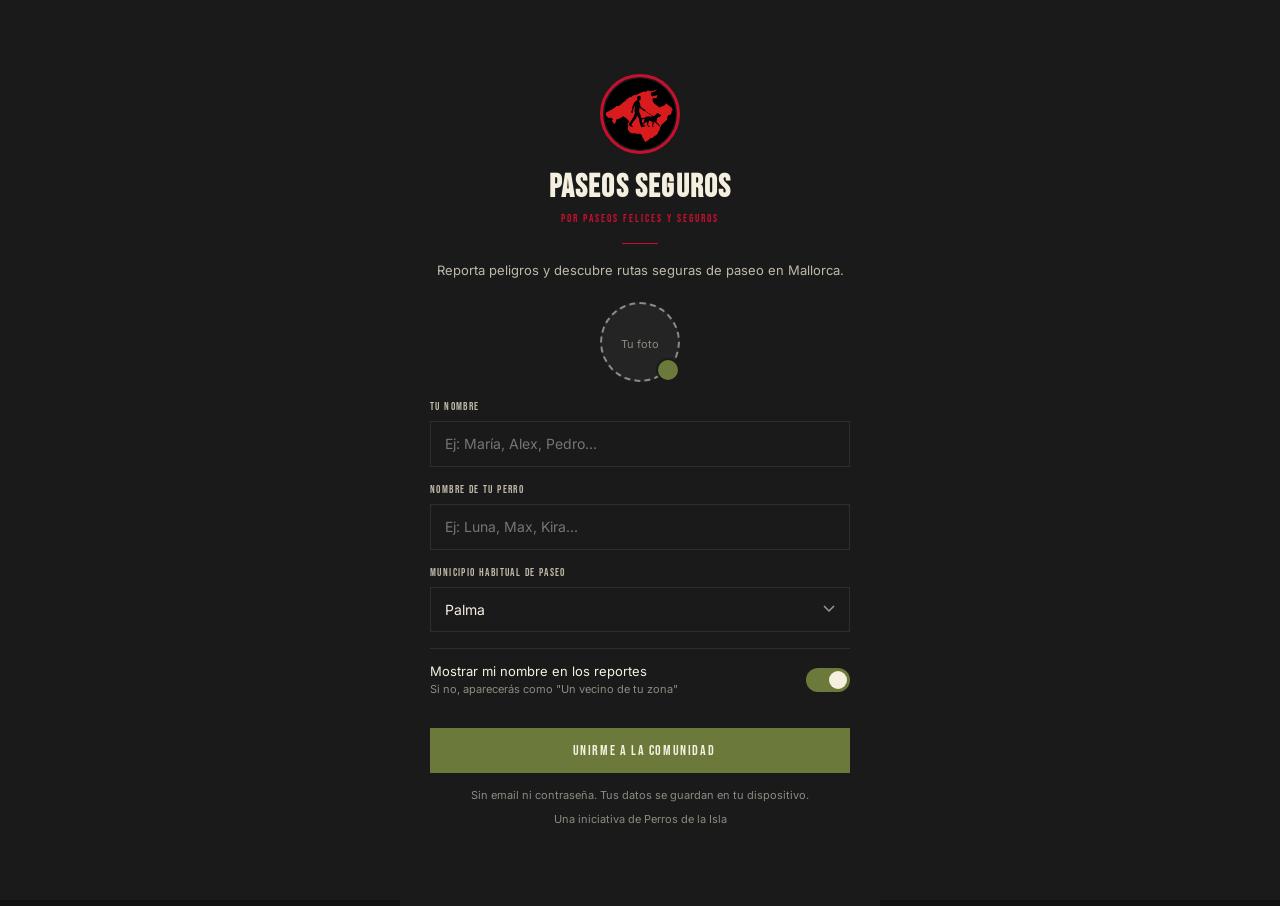
==== commit 847ad688: "feat(paseos/2G): onboarding editorial + logo header unificado" ====
--- a/index.html
+++ b/index.html
@@ -19,21 +19,22 @@
 <link rel="preconnect" href="https://fonts.gstatic.com" crossorigin>
 <link href="https://fonts.googleapis.com/css2?family=Bebas+Neue&family=Inter:ital,wght@0,400;0,500;0,600;0,700;1,400&display=swap" rel="stylesheet">
 <link rel="stylesheet" href="https://cdn.jsdelivr.net/npm/@tabler/icons-webfont@3.5.0/dist/tabler-icons.min.css">
-<link rel="stylesheet" href="styles.css?v=34">
+<link rel="stylesheet" href="styles.css?v=37">
 </head>
 <body>
 
 <!-- ONBOARDING -->
 <div class="onboarding" id="onboarding">
   <div class="onb-box">
-    <div class="onb-logo"><img src="https://i.ibb.co/FbBcFvBQ/logo-png.png" alt="Perros de la Isla"></div>
-    <div class="onb-title">Perros de la Isla</div>
+    <div class="onb-logo"><img src="assets/logo-paseos-seguros-icon.png" alt="Paseos Seguros"></div>
+    <h1 class="onb-title">PASEOS SEGUROS</h1>
     <div class="onb-sub">Por paseos felices y seguros</div>
-    <p class="onb-text">Únete a la comunidad que protege los paseos de nuestros perros en Mallorca.</p>
+    <div class="onb-divider"></div>
+    <p class="onb-text">Reporta peligros y descubre rutas seguras de paseo en Mallorca.</p>
     <div class="onb-form">
       <div class="photo-picker" onclick="document.getElementById('onb-foto').click()">
-        <div class="photo-picker-circle" id="onb-foto-preview"><div class="placeholder"><span>📷</span>Tu foto</div></div>
-        <div class="photo-picker-badge">✏️</div>
+        <div class="photo-picker-circle" id="onb-foto-preview"><div class="placeholder"><i class="ti ti-camera"></i>Tu foto</div></div>
+        <div class="photo-picker-badge"><i class="ti ti-pencil"></i></div>
         <input type="file" id="onb-foto" accept="image/*" onchange="previewProfilePhoto(event)">
       </div>
       <div class="form-group"><label>Tu nombre</label><input type="text" id="onb-nombre" placeholder="Ej: María, Alex, Pedro..."></div>
@@ -41,45 +42,57 @@
       <div class="form-group"><label>Municipio habitual de paseo</label><select id="onb-zona"><option value="Palma">Palma</option><option value="Inca">Inca</option><option value="Manacor">Manacor</option><option value="Calvià">Calvià</option><option value="Llucmajor">Llucmajor</option><option value="Alcúdia">Alcúdia</option><option value="Sóller">Sóller</option><option value="Marratxí">Marratxí</option><option value="Andratx">Andratx</option><option value="Pollença">Pollença</option><option value="Campos">Campos</option><option value="Felanitx">Felanitx</option><option value="Son Servera">Son Servera</option><option value="Artà">Artà</option><option value="Santa Maria">Santa Maria</option><option value="Otro">Otro</option></select></div>
       <div class="toggle-row"><span>Mostrar mi nombre en los reportes<small>Si no, aparecerás como "Un vecino de tu zona"</small></span><label class="toggle"><input type="checkbox" id="onb-visible" checked><span class="toggle-slider"></span></label></div>
     </div>
-    <button class="btn-onboarding" onclick="saveProfile()">🐾 Unirme a la comunidad</button>
-    <p style="font-size:11px;color:#555;margin-top:10px">Sin email ni contraseña. Tus datos se guardan en tu dispositivo.</p>
+    <button class="btn-onboarding" onclick="saveProfile()"><i class="ti ti-paw"></i> UNIRME A LA COMUNIDAD</button>
+    <p class="onb-footer">Sin email ni contraseña. Tus datos se guardan en tu dispositivo.</p>
+    <p class="onb-attribution">Una iniciativa de Perros de la Isla</p>
   </div>
 </div>
 
 <!-- PERFIL MODAL -->
 <div class="profile-modal" id="profileModal">
   <div class="profile-card">
+    <div class="profile-eyebrow">TU PERFIL</div>
     <div class="profile-avatar" id="prof-avatar">?</div>
-    <div class="profile-name" id="prof-name">—</div>
-    <div class="profile-dog" id="prof-dog">—</div>
-    <div class="profile-zone" id="prof-zone">—</div>
-    <div class="profile-since" id="prof-since">—</div>
-    <div class="rank-banner" id="rankBanner" onclick="openRanking()" style="display:none">
-      <div class="rank-banner-icon">🏆</div>
-      <div class="rank-banner-text">
-        <div class="rank-banner-label">Tu posición en el ranking</div>
-        <div class="rank-banner-position" id="rankBannerPosition">—</div>
-      </div>
-      <div class="rank-banner-arrow">›</div>
+    <h2 class="profile-name" id="prof-name">—</h2>
+    <div class="profile-meta">
+      <div class="profile-meta-row"><i class="ti ti-dog"></i><span id="prof-dog">—</span></div>
+      <div class="profile-meta-row"><i class="ti ti-map-pin"></i><span id="prof-zone">—</span></div>
+      <div class="profile-meta-row"><i class="ti ti-calendar"></i><span id="prof-since">—</span></div>
+    </div>
+    <div class="profile-divider"></div>
+    <div class="profile-rank" id="rankBanner" onclick="openRanking()">
+      <div class="profile-rank-eyebrow">TU POSICIÓN</div>
+      <div class="profile-rank-row">
+        <div class="profile-rank-position" id="rankBannerPosition">—</div>
+        <i class="ti ti-trophy"></i>
+      </div>
     </div>
     <div class="profile-stats">
-      <div class="stat-box"><div class="stat-num" id="prof-reports">0</div><div class="stat-label">Alertas</div></div>
-      <div class="stat-box"><div class="stat-num" id="prof-confirms">0</div><div class="stat-label">Votos</div></div>
-      <div class="stat-box"><div class="stat-num" id="prof-rutas">0</div><div class="stat-label">Rutas</div></div>
-      <div class="stat-box"><div class="stat-num" id="prof-shares">0</div><div class="stat-label">Shares</div></div>
-    </div>
-    <button id="btn-mis-reportes" class="btn-mis-reportes" onclick="openMisReportes()">📋 Mis reportes <span id="mis-reportes-count">(0)</span></button>
-    <div class="badges-title">⚠️ Insignias de alerta</div>
-    <div class="badges-grid" id="badges-grid-alertas"></div>
-    <div class="badges-title" style="color:#5dade2">🗺️ Insignias de rutas</div>
-    <div class="badges-grid" id="badges-grid-rutas"></div>
-    <div class="badges-title" style="color:#9cb64b">📢 Insignias de difusión</div>
-    <div class="badges-grid" id="badges-grid-shares"></div>
-    <div class="badges-title" style="color:#f9ca24">🐾 Insignias Sociales</div>
-    <div class="badges-grid" id="badges-grid-sociales"></div>
-    <div class="profile-actions">
-      <button class="btn-profile-edit" onclick="editProfile()">✏️ Editar perfil</button>
-      <button class="btn-profile-close" onclick="closeProfile()">Cerrar</button>
+      <div class="profile-stat"><i class="ti ti-alert-triangle"></i><div class="profile-stat-num" id="prof-reports">0</div><div class="profile-stat-label">Alertas</div></div>
+      <div class="profile-stat"><i class="ti ti-thumb-up"></i><div class="profile-stat-num" id="prof-confirms">0</div><div class="profile-stat-label">Votos</div></div>
+      <div class="profile-stat"><i class="ti ti-map-2"></i><div class="profile-stat-num" id="prof-rutas">0</div><div class="profile-stat-label">Rutas</div></div>
+      <div class="profile-stat"><i class="ti ti-share"></i><div class="profile-stat-num" id="prof-shares">0</div><div class="profile-stat-label">Shares</div></div>
+    </div>
+    <button id="btn-mis-reportes" class="btn-mis-reportes" onclick="openMisReportes()"><i class="ti ti-list-details"></i> MIS REPORTES <span id="mis-reportes-count">(0)</span></button>
+    <div class="badges-section">
+      <div class="badges-title">⚠️ Insignias de alerta</div>
+      <div class="badges-grid" id="badges-grid-alertas"></div>
+    </div>
+    <div class="badges-section">
+      <div class="badges-title badges-title-rutas">🗺️ Insignias de rutas</div>
+      <div class="badges-grid" id="badges-grid-rutas"></div>
+    </div>
+    <div class="badges-section">
+      <div class="badges-title badges-title-shares">📢 Insignias de difusión</div>
+      <div class="badges-grid" id="badges-grid-shares"></div>
+    </div>
+    <div class="badges-section">
+      <div class="badges-title badges-title-sociales">🐾 Insignias Sociales</div>
+      <div class="badges-grid" id="badges-grid-sociales"></div>
+    </div>
+    <div class="modal-actions">
+      <button class="btn-cancel" onclick="closeProfile()">CERRAR</button>
+      <button class="btn-submit btn-submit--oliva" onclick="editProfile()"><i class="ti ti-pencil"></i> EDITAR PERFIL</button>
     </div>
   </div>
 </div>
@@ -830,28 +843,32 @@
 <!-- GPS RECORDING TOOLBAR -->
 <div class="gps-toolbar" id="gpsToolbar">
   <div class="gps-header"><h4><span class="gps-dot"></span> Grabando paseo</h4></div>
-  <div class="gps-stats"><span>📍 <strong id="gpsPoints">0</strong> puntos</span><span>📏 <strong id="gpsDist">0 m</strong></span><span>⏱️ <strong id="gpsTime">0:00</strong></span></div>
+  <div class="gps-stats">
+    <span><i class="ti ti-map-pin"></i><strong id="gpsPoints">0</strong> puntos</span>
+    <span><i class="ti ti-ruler-measure"></i><strong id="gpsDist">0 m</strong></span>
+    <span><i class="ti ti-clock"></i><strong id="gpsTime">0:00</strong></span>
+  </div>
   <div class="gps-actions">
-    <button class="btn-gps-cancel" onclick="cancelGpsRecording()">✕ Cancelar</button>
-    <button class="btn-gps-stop" onclick="stopGpsRecording()">✓ Terminar y guardar</button>
+    <button class="btn-gps-cancel" onclick="cancelGpsRecording()"><i class="ti ti-x"></i> Cancelar</button>
+    <button class="btn-gps-stop" onclick="stopGpsRecording()"><i class="ti ti-device-floppy"></i> Terminar y guardar</button>
   </div>
 </div>
 
 <!-- BARRA DE TRAZADO DE RUTA -->
 <div class="trace-toolbar" id="traceToolbar">
-  <div class="trace-header"><h4>🐕 Trazando ruta</h4><span class="trace-count" id="traceCount">0 puntos</span></div>
+  <div class="trace-header"><h4><i class="ti ti-route"></i> Trazando ruta</h4><span class="trace-count" id="traceCount">0 puntos</span></div>
   <div class="trace-hint" id="traceHint"><strong>Toca el mapa</strong> para marcar el punto de inicio de tu ruta.</div>
   <div class="trace-actions">
-    <button class="btn-trace-undo" id="btnTraceUndo" onclick="traceUndo()" disabled>↩️ Deshacer</button>
-    <button class="btn-trace-cancel" onclick="traceCancel()">✕ Cancelar</button>
-    <button class="btn-trace-done" id="btnTraceDone" onclick="traceDone()" disabled>✓ Listo</button>
+    <button class="btn-trace-undo" id="btnTraceUndo" onclick="traceUndo()" disabled><i class="ti ti-arrow-back-up"></i> Deshacer</button>
+    <button class="btn-trace-cancel" onclick="traceCancel()"><i class="ti ti-x"></i> Cancelar</button>
+    <button class="btn-trace-done" id="btnTraceDone" onclick="traceDone()" disabled><i class="ti ti-check"></i> Listo</button>
   </div>
 </div>
 
 <!-- LOCATION PICKER TOOLBAR (modo cambiar ubicación al editar) -->
 <div id="locationPickerToolbar" class="location-picker-toolbar">
-  <div class="location-picker-hint">📍 Toca o arrastra el marcador para mover la ubicación</div>
-  <button class="location-picker-done" onclick="finishLocationPicker()">✓ Listo</button>
+  <div class="location-picker-hint"><i class="ti ti-map-pin"></i><span>Toca o arrastra el marcador para mover la ubicación</span></div>
+  <button class="location-picker-done" onclick="finishLocationPicker()"><i class="ti ti-check"></i> Listo</button>
 </div>
 
 <div class="toast" id="toast"></div>
@@ -935,6 +952,6 @@
   </div>
 </div>
 
-<script src="app.js?v=46"></script>
+<script src="app.js?v=49"></script>
 </body>
 </html>
--- a/styles.css
+++ b/styles.css
@@ -25,7 +25,7 @@
 body{background:#111;color:#f0f0f0;font-family:'Inter',sans-serif;-webkit-tap-highlight-color:transparent}
 .app{max-width:480px;margin:0 auto;background:#111;min-height:100vh}
 header{background:#111;padding:14px 16px 12px;display:flex;align-items:center;gap:12px;border-bottom:1px solid #222;position:sticky;top:0;z-index:1000}
-.logo-circle{width:44px;height:44px;border-radius:50%;background:var(--bg-surface-1);border:1px solid var(--bg-surface-2);display:flex;align-items:center;justify-content:center;flex-shrink:0;overflow:hidden;cursor:pointer;transition:transform .15s;padding:6px}
+.logo-circle{width:44px;height:44px;border-radius:50%;background:transparent;border:2px solid var(--pdli-rojo);box-sizing:border-box;display:flex;align-items:center;justify-content:center;flex-shrink:0;overflow:hidden;cursor:pointer;transition:transform .15s;padding:0}
 .logo-circle:active{transform:scale(0.94);opacity:0.7}
 .logo-circle img{width:100%;height:100%;object-fit:contain}
 .header-text{flex:1;min-width:0}
@@ -329,66 +329,102 @@
 .avist-img{width:100%;max-width:320px;height:180px;object-fit:cover;margin:10px 0;cursor:pointer}
 
 /* ONBOARDING */
-.onboarding{position:fixed;inset:0;background:#111;z-index:5000;display:flex;align-items:center;justify-content:center;padding:20px;overflow-y:auto}
+/* ONBOARDING · Fase 2J */
+.onboarding{position:fixed;inset:0;background:var(--bg-base);z-index:5000;display:flex;align-items:center;justify-content:center;padding:22px;overflow-y:auto}
 .onboarding.hidden{display:none}
-.onb-box{width:100%;max-width:400px;text-align:center}
-.onb-logo{width:80px;height:80px;border-radius:50%;border:3px solid #c0392b;margin:0 auto 16px;overflow:hidden;display:flex;align-items:center;justify-content:center;background:#000}
+.onb-box{width:100%;max-width:420px;text-align:center;margin:auto}
+
+.onb-logo{width:80px;height:80px;border-radius:50%;border:3px solid var(--pdli-rojo);margin:0 auto 16px;overflow:hidden;display:flex;align-items:center;justify-content:center;background:var(--bg-base)}
 .onb-logo img{width:76px;height:76px;object-fit:contain;border-radius:50%}
-.onb-title{font-family:'Bebas Neue',sans-serif;font-size:28px;color:#fff;letter-spacing:1px;margin-bottom:4px}
-.onb-sub{font-size:12px;color:#c0392b;font-weight:600;letter-spacing:2px;text-transform:uppercase;margin-bottom:20px}
-.onb-text{font-size:14px;color:#aaa;line-height:1.6;margin-bottom:20px}
-.onb-form .form-group{text-align:left;margin-bottom:14px}
-.onb-form .form-group label{display:block;font-size:12px;font-weight:600;letter-spacing:.8px;text-transform:uppercase;color:#666;margin-bottom:6px}
-.onb-form .form-group input,.onb-form .form-group select{width:100%;padding:11px 12px;border:1px solid #333;border-radius:8px;font-size:14px;color:#f0f0f0;background:#1a1a1a;font-family:'Inter',sans-serif}
-.onb-form .form-group select option{background:#1a1a1a}
-.toggle-row{display:flex;align-items:center;justify-content:space-between;padding:10px 0;text-align:left}
-.toggle-row span{font-size:13px;color:#ccc;flex:1}
-.toggle-row small{display:block;font-size:11px;color:#666;margin-top:3px}
+
+.onb-title{font-family:'Bebas Neue',sans-serif;font-size:32px;letter-spacing:1.2px;color:var(--text-primary);margin:0 0 6px;line-height:1.1}
+.onb-sub{font-family:'Bebas Neue',sans-serif;font-size:11px;color:var(--pdli-rojo);letter-spacing:2px;text-transform:uppercase}
+
+.onb-divider{width:36px;height:1px;background:var(--pdli-rojo);margin:18px auto 16px}
+
+.onb-text{font-family:'Inter',sans-serif;font-size:13px;color:var(--text-secondary);line-height:1.6;margin:0 0 22px;text-wrap:balance}
+
+.onb-form .form-group{text-align:left;margin-bottom:16px}
+
+.toggle-row{display:flex;align-items:center;justify-content:space-between;padding:14px 0;text-align:left;border-top:1px solid var(--bg-surface-2);margin-top:4px}
+.toggle-row span{font-family:'Inter',sans-serif;font-size:13px;color:var(--text-primary);flex:1}
+.toggle-row small{display:block;font-family:'Inter',sans-serif;font-size:11px;color:var(--text-tertiary);margin-top:3px}
 .toggle{position:relative;width:44px;height:24px;flex-shrink:0;margin-left:12px}
 .toggle input{opacity:0;width:0;height:0}
-.toggle-slider{position:absolute;inset:0;background:#333;border-radius:24px;cursor:pointer;transition:.3s}
-.toggle-slider:before{content:'';position:absolute;width:18px;height:18px;border-radius:50%;background:#888;bottom:3px;left:3px;transition:.3s}
-.toggle input:checked+.toggle-slider{background:#9cb64b}
-.toggle input:checked+.toggle-slider:before{transform:translateX(20px);background:#fff}
-.btn-onboarding{width:100%;padding:14px;background:#c0392b;color:#fff;border:none;border-radius:10px;font-family:'Bebas Neue',sans-serif;font-size:20px;letter-spacing:1px;cursor:pointer;margin-top:10px}
-.btn-onboarding:active{background:#a93226}
-.photo-picker{margin:0 auto 16px;width:80px;height:80px;position:relative;cursor:pointer}
-.photo-picker-circle{width:80px;height:80px;border-radius:50%;border:2px dashed #555;background:#1a1a1a;display:flex;align-items:center;justify-content:center;overflow:hidden;transition:border-color .2s}
-.photo-picker-circle:active{border-color:#9cb64b}
+.toggle-slider{position:absolute;inset:0;background:var(--bg-surface-2);border-radius:24px;cursor:pointer;transition:.3s}
+.toggle-slider:before{content:'';position:absolute;width:18px;height:18px;border-radius:50%;background:var(--text-tertiary);bottom:3px;left:3px;transition:.3s}
+.toggle input:checked+.toggle-slider{background:var(--pdli-oliva)}
+.toggle input:checked+.toggle-slider:before{transform:translateX(20px);background:var(--pdli-crema)}
+
+.btn-onboarding{display:flex;align-items:center;justify-content:center;gap:8px;width:100%;padding:14px;background:var(--pdli-oliva);color:var(--pdli-crema);border:none;font-family:'Bebas Neue',sans-serif;font-size:14px;letter-spacing:1.6px;cursor:pointer;margin-top:18px}
+.btn-onboarding:active{background:#86a13f}
+.btn-onboarding i{font-size:16px}
+
+.onb-footer{font-family:'Inter',sans-serif;font-size:11px;color:var(--text-tertiary);margin-top:14px;text-align:center;line-height:1.5}
+.onb-attribution{font-family:'Inter',sans-serif;font-size:11px;color:var(--text-tertiary);margin-top:8px;text-align:center}
+
+.photo-picker{margin:0 auto 18px;width:80px;height:80px;position:relative;cursor:pointer}
+.photo-picker-circle{width:80px;height:80px;border-radius:50%;border:2px dashed var(--text-tertiary);background:var(--bg-surface-1);display:flex;align-items:center;justify-content:center;overflow:hidden;transition:border-color .2s}
+.photo-picker-circle:active{border-color:var(--pdli-oliva)}
 .photo-picker-circle img{width:100%;height:100%;object-fit:cover}
-.photo-picker-circle .placeholder{text-align:center;color:#666;font-size:11px;line-height:1.3}
-.photo-picker-circle .placeholder span{font-size:24px;display:block;margin-bottom:2px}
+.photo-picker-circle .placeholder{text-align:center;color:var(--text-tertiary);font-size:11px;line-height:1.3;font-family:'Inter',sans-serif}
+.photo-picker-circle .placeholder i{font-size:22px;display:block;margin-bottom:4px}
 .photo-picker input{display:none}
-.photo-picker-badge{position:absolute;bottom:0;right:0;width:24px;height:24px;border-radius:50%;background:#9cb64b;display:flex;align-items:center;justify-content:center;font-size:12px;border:2px solid #111}
-
-/* PERFIL MODAL */
-.profile-modal{display:none;position:fixed;inset:0;background:rgba(0,0,0,0.8);z-index:4000;align-items:center;justify-content:center;padding:20px}
+.photo-picker-badge{position:absolute;bottom:0;right:0;width:24px;height:24px;border-radius:50%;background:var(--pdli-oliva);display:flex;align-items:center;justify-content:center;border:2px solid var(--bg-base)}
+.photo-picker-badge i{font-size:12px;color:var(--bg-base)}
+
+/* PERFIL MODAL · Fase 2H */
+.profile-modal{display:none;position:fixed;inset:0;background:rgba(0,0,0,0.85);z-index:4000;align-items:flex-start;justify-content:center;padding:22px;overflow-y:auto;-webkit-overflow-scrolling:touch}
 .profile-modal.open{display:flex}
-.profile-card{background:#1a1a1a;border:1px solid #2a2a2a;border-radius:14px;width:100%;max-width:380px;padding:24px 20px;text-align:center;max-height:90vh;overflow-y:auto}
-.profile-avatar{width:70px;height:70px;border-radius:50%;background:#9cb64b;display:flex;align-items:center;justify-content:center;font-size:28px;margin:0 auto 12px;color:#111;font-weight:700;font-family:'Bebas Neue',sans-serif;overflow:hidden;border:2px solid #9cb64b}
+.profile-card{background:var(--bg-surface-1);border:1px solid var(--bg-surface-2);width:100%;max-width:460px;padding:28px 22px;text-align:center;margin:auto}
+
+.profile-eyebrow{font-family:'Bebas Neue',sans-serif;font-size:10px;letter-spacing:1.6px;color:var(--text-tertiary);margin-bottom:14px}
+
+.profile-avatar{width:80px;height:80px;border-radius:50%;background:var(--pdli-oliva);display:flex;align-items:center;justify-content:center;font-family:'Bebas Neue',sans-serif;font-size:32px;color:var(--bg-base);margin:0 auto 14px;overflow:hidden;border:2px solid var(--pdli-oliva)}
 .profile-avatar.clickable{cursor:pointer}
 .profile-avatar img{width:100%;height:100%;object-fit:cover}
-.profile-name{font-family:'Bebas Neue',sans-serif;font-size:24px;color:#fff;letter-spacing:.5px}
-.profile-dog{font-size:13px;color:#9cb64b;margin-top:2px}
-.profile-zone{font-size:12px;color:#888;margin-top:4px}
-.profile-since{font-size:11px;color:#555;margin-top:4px}
-.profile-stats{display:flex;gap:8px;margin-top:16px}
-.stat-box{flex:1;background:#111;border:1px solid #2a2a2a;border-radius:10px;padding:10px 6px;text-align:center}
-.stat-num{font-family:'Bebas Neue',sans-serif;font-size:26px;color:#fff}
-.stat-label{font-size:9px;color:#888;text-transform:uppercase;letter-spacing:.5px;margin-top:2px}
-.badges-title{font-family:'Bebas Neue',sans-serif;font-size:16px;color:#9cb64b;letter-spacing:1px;margin-top:18px;margin-bottom:10px;text-transform:uppercase}
+
+.profile-name{font-family:'Bebas Neue',sans-serif;font-size:26px;letter-spacing:0.6px;color:var(--text-primary);margin:0;line-height:1.15}
+
+.profile-meta{display:flex;flex-direction:column;align-items:center;gap:6px;margin-top:10px}
+.profile-meta-row{display:inline-flex;align-items:center;gap:6px;font-family:'Inter',sans-serif;font-size:13px;color:var(--text-secondary);line-height:1.3}
+.profile-meta-row i{font-size:14px;color:var(--pdli-rojo)}
+
+.profile-divider{width:36px;height:1px;background:var(--pdli-rojo);margin:20px auto 18px}
+
+/* Rank banner editorial sobrio */
+.profile-rank{display:none;flex-direction:column;align-items:center;gap:8px;padding:14px 16px;border:1px solid var(--bg-surface-2);cursor:pointer;transition:background .2s}
+.profile-rank:active{background:var(--bg-base)}
+.profile-rank-eyebrow{font-family:'Bebas Neue',sans-serif;font-size:10px;letter-spacing:1.6px;color:var(--text-tertiary)}
+.profile-rank-row{display:flex;align-items:center;justify-content:center;gap:10px}
+.profile-rank-position{font-family:'Bebas Neue',sans-serif;font-size:24px;letter-spacing:0.4px;color:var(--text-primary);line-height:1}
+.profile-rank i.ti-trophy{font-size:20px;color:var(--pdli-oliva)}
+.profile-rank.no-rank .profile-rank-position{font-size:13px;color:var(--text-secondary);letter-spacing:0.8px;font-family:'Inter',sans-serif;font-weight:600}
+
+/* Stats grid editorial */
+.profile-stats{display:grid;grid-template-columns:repeat(4,1fr);gap:0;margin-top:20px;border:1px solid var(--bg-surface-2)}
+.profile-stat{padding:14px 6px;display:flex;flex-direction:column;align-items:center;gap:4px;border-right:1px solid var(--bg-surface-2)}
+.profile-stat:last-child{border-right:none}
+.profile-stat i{font-size:16px;color:var(--pdli-oliva)}
+.profile-stat-num{font-family:'Bebas Neue',sans-serif;font-size:22px;color:var(--text-primary);letter-spacing:0.4px;line-height:1}
+.profile-stat-label{font-family:'Bebas Neue',sans-serif;font-size:9px;letter-spacing:1.2px;color:var(--text-tertiary)}
+
+/* Badges (emojis intactos · identidad de gamificación) */
+.badges-section{margin-top:22px;padding-top:18px;border-top:1px solid var(--bg-surface-2)}
+.badges-title{font-family:'Bebas Neue',sans-serif;font-size:12px;color:var(--pdli-oliva);letter-spacing:1.4px;margin-bottom:12px;text-transform:uppercase;text-align:left}
+.badges-title-rutas{color:#5dade2}
+.badges-title-shares{color:var(--pdli-oliva)}
+.badges-title-sociales{color:#f9ca24}
 .badges-grid{display:grid;grid-template-columns:1fr 1fr;gap:8px}
-.badge-item{background:#111;border:1px solid #2a2a2a;border-radius:10px;padding:10px 8px;text-align:center;transition:all .3s}
-.badge-item.unlocked{border-color:#9cb64b;background:#111a0a}
+.badge-item{background:var(--bg-base);border:1px solid var(--bg-surface-2);padding:10px 8px;text-align:center;transition:all .3s}
+.badge-item.unlocked{border-color:var(--pdli-oliva);background:#111a0a}
 .badge-item.unlocked-ruta{border-color:#2980b9;background:#0a1520}
-.badge-item.unlocked-share{border-color:#9cb64b;background:#141a0a}
+.badge-item.unlocked-share{border-color:var(--pdli-oliva);background:#141a0a}
+.badge-item.unlocked-social{border-color:#f9ca24;background:#1a1a00}
 .badge-item.locked{opacity:.35}
 .badge-emoji{font-size:24px;display:block;margin-bottom:4px}
-.badge-name{font-size:11px;font-weight:700;color:#fff;line-height:1.2}
-.badge-desc{font-size:9px;color:#888;margin-top:3px;line-height:1.3}
-.profile-actions{margin-top:16px;display:flex;gap:8px}
-.btn-profile-edit{flex:1;padding:10px;background:#222;color:#aaa;border:1px solid #333;border-radius:8px;font-size:12px;font-weight:600;cursor:pointer;font-family:'Inter',sans-serif}
-.btn-profile-close{flex:1;padding:10px;background:#c0392b;color:#fff;border:none;border-radius:8px;font-size:12px;font-weight:600;cursor:pointer;font-family:'Inter',sans-serif}
+.badge-name{font-size:11px;font-weight:700;color:var(--text-primary);line-height:1.2}
+.badge-desc{font-size:9px;color:var(--text-tertiary);margin-top:3px;line-height:1.3}
 
 /* === Pantalla Servicios · Fase 2A === */
 /* Reemplaza el bloque viejo .adi-* / .srv-* / .wa-btn / .ig-* / .group-card /
@@ -524,21 +560,23 @@
 .ruta-distance-calc{font-size:12px;color:#5dade2;margin-bottom:8px;display:flex;align-items:center;gap:5px}
 
 /* BARRA DE TRAZADO */
-.trace-toolbar{display:none;position:fixed;bottom:20px;left:50%;transform:translateX(-50%);width:calc(100% - 32px);max-width:420px;z-index:1600;background:#0d1520;border:1px solid #2980b9;border-radius:14px;padding:12px 14px;box-shadow:0 8px 24px rgba(0,0,0,0.5)}
+.trace-toolbar{--trace-azul:#5dade2;--trace-azul-bg:#0d1520;--trace-azul-border:#2980b9;--trace-azul-soft:#88b8d8;--trace-azul-soft-bg:#0a1a2a;--trace-azul-dark:#1a2a3a;--trace-azul-dark-bd:#2a4a6a;display:none;position:fixed;bottom:20px;left:50%;transform:translateX(-50%);width:calc(100% - 32px);max-width:420px;z-index:1600;background:var(--trace-azul-bg);border:1px solid var(--trace-azul-border);border-radius:14px;padding:12px 14px;box-shadow:0 8px 24px rgba(0,0,0,0.5)}
 .trace-toolbar.active{display:block;animation:toastSlide .3s ease-out}
 .trace-header{display:flex;align-items:center;justify-content:space-between;margin-bottom:8px}
-.trace-header h4{font-family:'Bebas Neue',sans-serif;font-size:16px;color:#5dade2;letter-spacing:.5px}
-.trace-count{font-size:12px;color:#88b8d8;background:#0a1a2a;padding:3px 10px;border-radius:20px;font-weight:700}
+.trace-header h4{font-family:'Bebas Neue',sans-serif;font-size:16px;color:var(--trace-azul);letter-spacing:.5px;display:inline-flex;align-items:center;gap:6px}
+.trace-header h4 i{font-size:14px}
+.trace-count{font-size:12px;color:var(--trace-azul-soft);background:var(--trace-azul-soft-bg);padding:3px 10px;border-radius:20px;font-weight:700}
 .trace-hint{font-size:12px;color:#6699bb;line-height:1.4;margin-bottom:10px}
-.trace-hint strong{color:#fff}
+.trace-hint strong{color:var(--text-primary)}
 .trace-actions{display:flex;gap:8px}
-.trace-actions button{flex:1;padding:10px;border:none;border-radius:8px;font-size:13px;font-weight:700;cursor:pointer;font-family:'Inter',sans-serif;transition:all .15s}
-.btn-trace-undo{background:#1a2a3a;color:#5dade2;border:1px solid #2a4a6a}
-.btn-trace-undo:active{background:#2a4a6a}
+.trace-actions button{flex:1;padding:10px;border:none;border-radius:8px;font-size:13px;font-weight:700;cursor:pointer;font-family:'Inter',sans-serif;transition:all .15s;display:inline-flex;align-items:center;justify-content:center;gap:6px}
+.trace-actions button i{font-size:14px}
+.btn-trace-undo{background:var(--trace-azul-dark);color:var(--trace-azul);border:1px solid var(--trace-azul-dark-bd)}
+.btn-trace-undo:active{background:var(--trace-azul-dark-bd)}
 .btn-trace-undo:disabled{opacity:.3;cursor:not-allowed}
-.btn-trace-cancel{background:#2a1a1a;color:#c0392b;border:1px solid #4a2a2a}
+.btn-trace-cancel{background:#2a1a1a;color:var(--pdli-rojo);border:1px solid #4a2a2a}
 .btn-trace-cancel:active{background:#4a2a2a}
-.btn-trace-done{background:#2980b9;color:#fff}
+.btn-trace-done{background:var(--trace-azul-border);color:var(--pdli-crema)}
 .btn-trace-done:active{background:#2471a3}
 .btn-trace-done:disabled{opacity:.3;cursor:not-allowed}
 .wp-start{width:22px;height:22px;border-radius:50%;background:#27ae60;border:3px solid #fff;box-shadow:0 2px 6px rgba(0,0,0,.5);display:flex;align-items:center;justify-content:center;font-size:10px;color:#fff;font-weight:700}
@@ -586,18 +624,21 @@
 .btn-share .share-count{background:rgba(255,255,255,0.2);padding:2px 8px;border-radius:12px;font-size:11px}
 
 /* GPS RECORDING */
-.gps-toolbar{display:none;position:fixed;bottom:20px;left:50%;transform:translateX(-50%);width:calc(100% - 32px);max-width:420px;z-index:1600;background:#1a0a0a;border:1px solid #c0392b;border-radius:14px;padding:12px 14px;box-shadow:0 8px 24px rgba(0,0,0,0.5)}
+.gps-toolbar{display:none;position:fixed;bottom:20px;left:50%;transform:translateX(-50%);width:calc(100% - 32px);max-width:420px;z-index:1600;background:#1a0a0a;border:1px solid var(--pdli-rojo);border-radius:14px;padding:12px 14px;box-shadow:0 8px 24px rgba(0,0,0,0.5)}
 .gps-toolbar.active{display:block;animation:toastSlide .3s ease-out}
 .gps-header{display:flex;align-items:center;justify-content:space-between;margin-bottom:8px}
 .gps-header h4{font-family:'Bebas Neue',sans-serif;font-size:16px;color:#e74c3c;letter-spacing:.5px}
-.gps-stats{display:flex;gap:12px;font-size:12px;color:#cc8888}
-.gps-stats strong{color:#fff}
+.gps-stats{display:flex;gap:12px;font-size:12px;color:#cc8888;flex-wrap:wrap}
+.gps-stats span{display:inline-flex;align-items:center;gap:4px}
+.gps-stats i{font-size:13px;color:#cc8888}
+.gps-stats strong{color:var(--text-primary)}
 .gps-dot{display:inline-block;width:8px;height:8px;border-radius:50%;background:#e74c3c;margin-right:4px;animation:gpsPulse 1.5s infinite}
 @keyframes gpsPulse{0%,100%{opacity:1}50%{opacity:.3}}
 .gps-actions{display:flex;gap:8px;margin-top:8px}
-.gps-actions button{flex:1;padding:10px;border:none;border-radius:8px;font-size:13px;font-weight:700;cursor:pointer;font-family:'Inter',sans-serif}
-.btn-gps-stop{background:#c0392b;color:#fff}
-.btn-gps-cancel{background:#222;color:#888;border:1px solid #333}
+.gps-actions button{flex:1;padding:10px;border:none;border-radius:8px;font-size:13px;font-weight:700;cursor:pointer;font-family:'Inter',sans-serif;display:inline-flex;align-items:center;justify-content:center;gap:6px}
+.gps-actions button i{font-size:14px}
+.btn-gps-stop{background:var(--pdli-rojo);color:var(--pdli-crema)}
+.btn-gps-cancel{background:var(--bg-surface-1);color:var(--text-tertiary);border:1px solid var(--bg-surface-2)}
 
 /* CAMBIO 2: miniaturas del picker múltiple */
 .preview-thumb{position:relative;flex-shrink:0;width:80px;height:80px;border-radius:8px;overflow:hidden;border:1px solid #333;background:#111}
@@ -670,59 +711,6 @@
   border-radius:50%;
 }
 
-/* Banner de posición en el ranking dentro del perfil */
-.rank-banner{
-  display:flex;
-  align-items:center;
-  gap:12px;
-  background:linear-gradient(135deg,#1a1a00,#111);
-  border:1px solid #3a3a1a;
-  border-radius:12px;
-  padding:12px 14px;
-  margin:12px 0;
-  cursor:pointer;
-  transition:all .2s;
-}
-.rank-banner:active{
-  background:linear-gradient(135deg,#2a2a10,#1a1a1a);
-  transform:scale(0.98);
-}
-.rank-banner-icon{
-  font-size:28px;
-  flex-shrink:0;
-}
-.rank-banner-text{
-  flex:1;
-  min-width:0;
-  text-align:left;
-}
-.rank-banner-label{
-  font-size:11px;
-  color:#888;
-  text-transform:uppercase;
-  letter-spacing:.8px;
-  font-weight:600;
-}
-.rank-banner-position{
-  font-family:'Bebas Neue',sans-serif;
-  font-size:22px;
-  color:#f9ca24;
-  letter-spacing:.5px;
-  margin-top:2px;
-  line-height:1;
-}
-.rank-banner-arrow{
-  font-size:22px;
-  color:#666;
-  flex-shrink:0;
-}
-
-/* Variante sin posición (aún sin puntos) */
-.rank-banner.no-rank .rank-banner-position{
-  color:#9cb64b;
-  font-size:16px;
-}
-
 /* HUELLITAS */
 .btn-huellita{margin-top:10px;padding:8px 14px;background:transparent;color:var(--pdli-oliva);border:1px solid var(--pdli-oliva);font-family:'Inter',sans-serif;font-size:14px;cursor:pointer;display:inline-flex;align-items:center;gap:6px}
 .btn-huellita:active{transform:scale(0.95)}
@@ -749,8 +737,6 @@
 .empty-state-text{font-family:'Inter',sans-serif;font-size:13px;color:var(--text-tertiary);line-height:1.55;max-width:280px;margin:0 auto}
 .btn-huellita-sm{padding:4px 10px;font-size:11px;margin-top:0;margin-left:6px}
 .huellita-count{font-family:'Inter',sans-serif;font-size:12px;font-weight:600;min-width:14px;text-align:center}
-.badge-item.unlocked-social{border-color:#f9ca24;background:#1a1a00}
-
 /* FIX bug Flor: recoverModal por encima de onboarding */
 #recoverModal{z-index:5500 !important}
 #recoverModal.open{display:flex !important}
@@ -796,9 +782,10 @@
 .btn-delete-own i{font-size:14px}
 .btn-delete-own:active{background:var(--bg-surface-2)}
 .btn-delete-own:disabled{opacity:0.4;cursor:not-allowed}
-.btn-mis-reportes{display:block;width:100%;padding:12px;margin:12px 0;background:#1a1a1a;border:1px solid #2a2a2a;border-radius:10px;color:#c0392b;font-family:'Inter',sans-serif;font-size:14px;font-weight:600;cursor:pointer;text-align:center;transition:all .2s}
-.btn-mis-reportes:active{background:#2a0a0a;transform:scale(0.98)}
-.btn-mis-reportes #mis-reportes-count{color:#888;font-weight:500;margin-left:4px}
+.btn-mis-reportes{display:flex;align-items:center;justify-content:center;gap:8px;width:100%;padding:14px;margin:18px 0 0;background:transparent;border:1px solid var(--bg-surface-2);color:var(--text-primary);font-family:'Bebas Neue',sans-serif;font-size:12px;letter-spacing:1.4px;cursor:pointer;transition:background .2s}
+.btn-mis-reportes:active{background:var(--bg-base)}
+.btn-mis-reportes i{font-size:14px;color:var(--pdli-rojo)}
+.btn-mis-reportes #mis-reportes-count{color:var(--text-tertiary);font-weight:400;margin-left:0}
 .mis-reportes-modal{display:none;position:fixed;inset:0;background:rgba(0,0,0,0.92);z-index:4500;align-items:stretch;justify-content:center;padding:0}
 .mis-reportes-modal.open{display:flex}
 .mis-reportes-card{background:var(--bg-base);border:1px solid var(--bg-surface-2);width:100%;max-width:520px;height:100%;max-height:100vh;display:flex;flex-direction:column}
@@ -829,10 +816,12 @@
 #inp-ubicacion.location-clickable{cursor:pointer;padding-left:32px;background-image:url("data:image/svg+xml;utf8,<svg xmlns='http://www.w3.org/2000/svg' width='16' height='16' viewBox='0 0 24 24' fill='%23c0392b'><path d='M12 2C8.13 2 5 5.13 5 9c0 5.25 7 13 7 13s7-7.75 7-13c0-3.87-3.13-7-7-7zm0 9.5c-1.38 0-2.5-1.12-2.5-2.5s1.12-2.5 2.5-2.5 2.5 1.12 2.5 2.5-1.12 2.5-2.5 2.5z'/></svg>");background-repeat:no-repeat;background-position:8px center;background-size:16px}
 #inp-ubicacion.location-clickable:hover{background-color:#1f1f1f}
 #inp-ubicacion.location-clickable:active{background-color:#2a0a0a}
-.location-picker-toolbar{display:none;position:fixed;bottom:0;left:0;right:0;z-index:5000;background:rgba(17,17,17,0.96);border-top:1px solid #2a2a2a;padding:12px 16px;align-items:center;gap:12px;backdrop-filter:blur(8px)}
+.location-picker-toolbar{display:none;position:fixed;bottom:0;left:0;right:0;z-index:5000;background:rgba(17,17,17,0.96);border-top:1px solid var(--bg-surface-2);padding:12px 16px;align-items:center;gap:12px;backdrop-filter:blur(8px)}
 .location-picker-toolbar.active{display:flex}
-.location-picker-hint{flex:1;color:#bbb;font-family:'Inter',sans-serif;font-size:13px;line-height:1.3}
-.location-picker-done{background:#c0392b;color:#fff;border:none;border-radius:8px;padding:10px 18px;font-family:'Inter',sans-serif;font-size:14px;font-weight:600;cursor:pointer}
+.location-picker-hint{flex:1;color:var(--text-secondary);font-family:'Inter',sans-serif;font-size:13px;line-height:1.3;display:inline-flex;align-items:center;gap:6px}
+.location-picker-hint i{font-size:14px;color:var(--pdli-rojo);flex-shrink:0}
+.location-picker-done{background:var(--pdli-rojo);color:var(--pdli-crema);border:none;border-radius:8px;padding:10px 18px;font-family:'Inter',sans-serif;font-size:14px;font-weight:600;cursor:pointer;display:inline-flex;align-items:center;gap:6px;flex-shrink:0}
+.location-picker-done i{font-size:14px}
 .location-picker-done:active{background:#a02d22}
 #modal.hidden-temporarily{display:none !important}
 
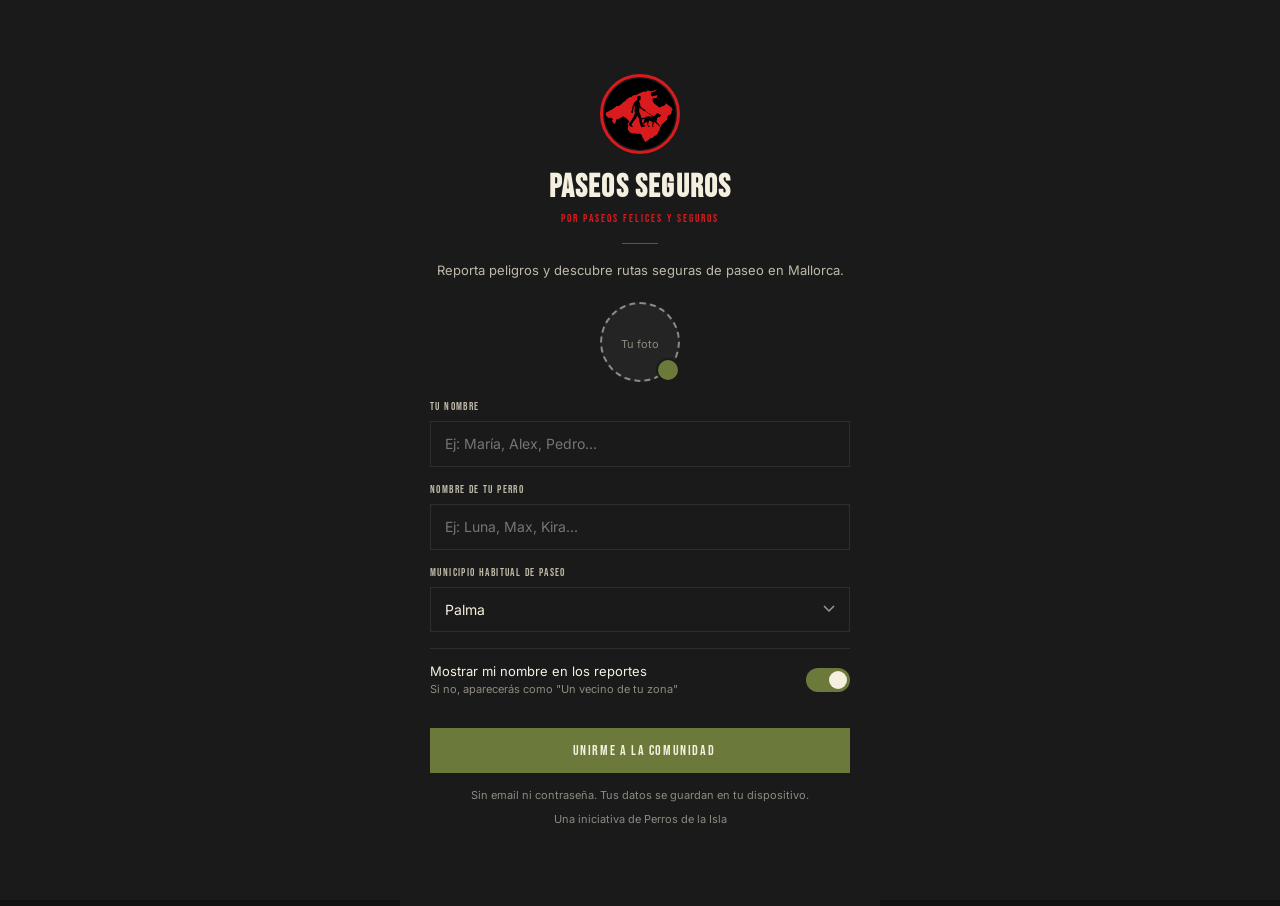
==== commit e2d4fdfe: "Marca: rojo unificado a #D91B1D (sw pdi-v54) 25 apariciones del legacy #C0392B y de #C8231A (theme_c" ====
--- a/index.html
+++ b/index.html
@@ -1,8 +1,8 @@
 <!DOCTYPE html>
 <html lang="es">
 <head>
-<link rel="manifest" href="manifest.json?v=7">
-<meta name="theme-color" content="#C8231A">
+<link rel="manifest" href="manifest.json?v=10">
+<meta name="theme-color" content="#D91B1D">
 <meta charset="UTF-8">
 <meta name="viewport" content="width=device-width, initial-scale=1.0">
 <title>Paseos Seguros</title>
@@ -11,15 +11,15 @@
 <meta name="apple-mobile-web-app-title" content="Paseos Seguros">
 <meta name="apple-mobile-web-app-capable" content="yes">
 <meta name="apple-mobile-web-app-status-bar-style" content="black-translucent">
-<link rel="icon" type="image/png" href="assets/logo-paseos-seguros-icon.png">
-<link rel="apple-touch-icon" href="assets/logo-paseos-seguros-icon.png">
+<link rel="icon" type="image/png" href="assets/icon-512.png">
+<link rel="apple-touch-icon" href="assets/icon-512.png">
 <script src="https://cdnjs.cloudflare.com/ajax/libs/leaflet/1.9.4/leaflet.min.js" integrity="sha384-NElt3Op+9NBMCYaef5HxeJmU4Xeard/Lku8ek6hoPTvYkQPh3zLIrJP7KiRocsxO" crossorigin="anonymous"></script>
 <link rel="stylesheet" href="https://cdnjs.cloudflare.com/ajax/libs/leaflet/1.9.4/leaflet.min.css" integrity="sha384-c6Rcwz4e4CITMbu/NBmnNS8yN2sC3cUElMEMfP3vqqKFp7GOYaaBBCqmaWBjmkjb" crossorigin="anonymous"/>
 <link rel="preconnect" href="https://fonts.googleapis.com">
 <link rel="preconnect" href="https://fonts.gstatic.com" crossorigin>
 <link href="https://fonts.googleapis.com/css2?family=Bebas+Neue&family=Inter:ital,wght@0,400;0,500;0,600;0,700;1,400&display=swap" rel="stylesheet">
 <link rel="stylesheet" href="https://cdn.jsdelivr.net/npm/@tabler/icons-webfont@3.5.0/dist/tabler-icons.min.css">
-<link rel="stylesheet" href="styles.css?v=37">
+<link rel="stylesheet" href="styles.css?v=38">
 </head>
 <body>
 
@@ -887,56 +887,6 @@
   <button class="btn btn-primary install-banner-btn" id="installBtn" onclick="installApp()">INSTALAR AHORA</button>
 </div>
 
-<!-- MODAL RECLAMAR PREMIO -->
-<div class="modal" id="claimPrizeModal">
-  <div class="modal-box">
-    <div class="modal-eyebrow">RECLAMAR PREMIO</div>
-    <h2>Datos para el envío</h2>
-    <p class="modal-hint">
-      <i class="ti ti-gift"></i>
-      Felicidades por ganar. Necesitamos algunos datos para enviarte el premio.
-    </p>
-
-    <div class="form-group">
-      <label>Nombre completo</label>
-      <input type="text" id="claim-nombre" placeholder="Ej: María García López">
-    </div>
-
-    <div class="form-group">
-      <label>Teléfono</label>
-      <input type="tel" id="claim-telefono" placeholder="Ej: 666 777 888">
-    </div>
-
-    <div class="form-group">
-      <label>Dirección completa</label>
-      <textarea id="claim-direccion" placeholder="Calle, número, piso, código postal, ciudad"></textarea>
-    </div>
-
-    <div class="form-group">
-      <label>Talla del arnés</label>
-      <select id="claim-talla">
-        <option value="">Elige una talla</option>
-        <option value="Pequeña">Pequeña — perros de hasta 8 kg</option>
-        <option value="Mediana">Mediana — perros de 8 a 18 kg</option>
-        <option value="Grande">Grande — perros de 18 a 30 kg</option>
-        <option value="XL">XL — perros de más de 30 kg</option>
-      </select>
-    </div>
-
-    <div class="form-group">
-      <label>Observaciones <span class="form-label-aux">(opcional)</span></label>
-      <textarea id="claim-observaciones" placeholder="Horario de entrega, indicaciones especiales..."></textarea>
-    </div>
-
-    <div class="modal-actions">
-      <button class="btn-cancel" onclick="closeClaimPrizeModal()">CANCELAR</button>
-      <button class="btn-submit btn-submit--oliva" id="btn-claim-submit" onclick="submitClaimPrize()">
-        <i class="ti ti-check"></i> ENVIAR DATOS
-      </button>
-    </div>
-  </div>
-</div>
-
 <!-- MINI PERFIL PÚBLICO -->
 <div id="miniPerfilModal">
   <div id="miniPerfilContent"></div>
@@ -952,6 +902,6 @@
   </div>
 </div>
 
-<script src="app.js?v=49"></script>
+<script src="app.js?v=51"></script>
 </body>
 </html>
--- a/styles.css
+++ b/styles.css
@@ -3,7 +3,7 @@
 /* === Sistema visual PDLI · Paseos Seguros (Fase 1) === */
 /* Tokens disponibles para Fase 2. NO reemplazan colores actuales. */
 :root{
-  --pdli-rojo:#C8102E;
+  --pdli-rojo:#D91B1D;
   --pdli-oliva:#6B7A3A;
   --pdli-oliva-claro:#9CB64B;
   --pdli-negro:#1A1A1A;
@@ -287,11 +287,11 @@
 .btn-confirm i,.btn-deny i{font-size:14px}
 .brand-footer{text-align:center;padding:20px 16px 32px;border-top:1px solid #1a1a1a;margin-top:8px}
 .brand-footer p{font-size:11px;color:#444;letter-spacing:.5px;line-height:1.6}
-.brand-footer strong{color:#c0392b}
-.toast{display:none;position:fixed;bottom:110px;left:50%;transform:translateX(-50%);background:#c0392b;color:#fff;padding:12px 22px;border-radius:30px;font-size:13px;font-weight:600;z-index:6500;white-space:nowrap;letter-spacing:.3px;box-shadow:0 4px 12px rgba(0,0,0,0.4)}
+.brand-footer strong{color:#D91B1D}
+.toast{display:none;position:fixed;bottom:110px;left:50%;transform:translateX(-50%);background:#D91B1D;color:#fff;padding:12px 22px;border-radius:30px;font-size:13px;font-weight:600;z-index:6500;white-space:nowrap;letter-spacing:.3px;box-shadow:0 4px 12px rgba(0,0,0,0.4)}
 .toast.show{display:block;animation:toastSlide .3s ease-out}
 .toast.success{background:#27ae60}
-.toast.error{background:#c0392b}
+.toast.error{background:#D91B1D}
 
 /* INSTALL BANNER */
 .install-banner{display:none;position:fixed;bottom:20px;left:50%;transform:translateX(-50%);background:var(--bg-base);border:1px solid var(--pdli-rojo);width:90%;max-width:380px;padding:18px 18px 16px;border-radius:12px;z-index:9999;box-shadow:0 8px 24px rgba(0,0,0,0.5)}
@@ -580,7 +580,7 @@
 .btn-trace-done:active{background:#2471a3}
 .btn-trace-done:disabled{opacity:.3;cursor:not-allowed}
 .wp-start{width:22px;height:22px;border-radius:50%;background:#27ae60;border:3px solid #fff;box-shadow:0 2px 6px rgba(0,0,0,.5);display:flex;align-items:center;justify-content:center;font-size:10px;color:#fff;font-weight:700}
-.wp-end{width:22px;height:22px;border-radius:50%;background:#c0392b;border:3px solid #fff;box-shadow:0 2px 6px rgba(0,0,0,.5);display:flex;align-items:center;justify-content:center;font-size:10px;color:#fff;font-weight:700}
+.wp-end{width:22px;height:22px;border-radius:50%;background:#D91B1D;border:3px solid #fff;box-shadow:0 2px 6px rgba(0,0,0,.5);display:flex;align-items:center;justify-content:center;font-size:10px;color:#fff;font-weight:700}
 .wp-mid{width:14px;height:14px;border-radius:50%;background:#2980b9;border:2px solid #fff;box-shadow:0 1px 4px rgba(0,0,0,.4)}
 
 /* RANKING MODAL */
@@ -643,7 +643,7 @@
 /* CAMBIO 2: miniaturas del picker múltiple */
 .preview-thumb{position:relative;flex-shrink:0;width:80px;height:80px;border-radius:8px;overflow:hidden;border:1px solid #333;background:#111}
 .preview-thumb img{width:100%;height:100%;object-fit:cover;cursor:pointer}
-.preview-thumb .remove{position:absolute;top:2px;right:2px;width:22px;height:22px;border-radius:50%;background:rgba(192,57,43,0.95);color:#fff;border:none;font-size:14px;font-weight:700;cursor:pointer;display:flex;align-items:center;justify-content:center;padding:0;line-height:1}
+.preview-thumb .remove{position:absolute;top:2px;right:2px;width:22px;height:22px;border-radius:50%;background:rgba(217, 27, 29,0.95);color:#fff;border:none;font-size:14px;font-weight:700;cursor:pointer;display:flex;align-items:center;justify-content:center;padding:0;line-height:1}
 .preview-thumb .remove:active{background:#a93226}
 
 /* CAMBIO 2: galería horizontal en fichas de reportes */
@@ -813,7 +813,7 @@
 .btn-reactivar{margin-top:10px;width:100%;min-height:44px;padding:10px 14px;background:transparent;color:var(--pdli-oliva-claro);border:1px solid var(--pdli-oliva);font-family:'Bebas Neue',sans-serif;font-size:11px;letter-spacing:1.4px;cursor:pointer;display:flex;align-items:center;justify-content:center;gap:6px}
 .btn-reactivar i{font-size:14px}
 .btn-reactivar:active{background:var(--pdli-verde-oscuro)}
-#inp-ubicacion.location-clickable{cursor:pointer;padding-left:32px;background-image:url("data:image/svg+xml;utf8,<svg xmlns='http://www.w3.org/2000/svg' width='16' height='16' viewBox='0 0 24 24' fill='%23c0392b'><path d='M12 2C8.13 2 5 5.13 5 9c0 5.25 7 13 7 13s7-7.75 7-13c0-3.87-3.13-7-7-7zm0 9.5c-1.38 0-2.5-1.12-2.5-2.5s1.12-2.5 2.5-2.5 2.5 1.12 2.5 2.5-1.12 2.5-2.5 2.5z'/></svg>");background-repeat:no-repeat;background-position:8px center;background-size:16px}
+#inp-ubicacion.location-clickable{cursor:pointer;padding-left:32px;background-image:url("data:image/svg+xml;utf8,<svg xmlns='http://www.w3.org/2000/svg' width='16' height='16' viewBox='0 0 24 24' fill='%23D91B1D'><path d='M12 2C8.13 2 5 5.13 5 9c0 5.25 7 13 7 13s7-7.75 7-13c0-3.87-3.13-7-7-7zm0 9.5c-1.38 0-2.5-1.12-2.5-2.5s1.12-2.5 2.5-2.5 2.5 1.12 2.5 2.5-1.12 2.5-2.5 2.5z'/></svg>");background-repeat:no-repeat;background-position:8px center;background-size:16px}
 #inp-ubicacion.location-clickable:hover{background-color:#1f1f1f}
 #inp-ubicacion.location-clickable:active{background-color:#2a0a0a}
 .location-picker-toolbar{display:none;position:fixed;bottom:0;left:0;right:0;z-index:5000;background:rgba(17,17,17,0.96);border-top:1px solid var(--bg-surface-2);padding:12px 16px;align-items:center;gap:12px;backdrop-filter:blur(8px)}
